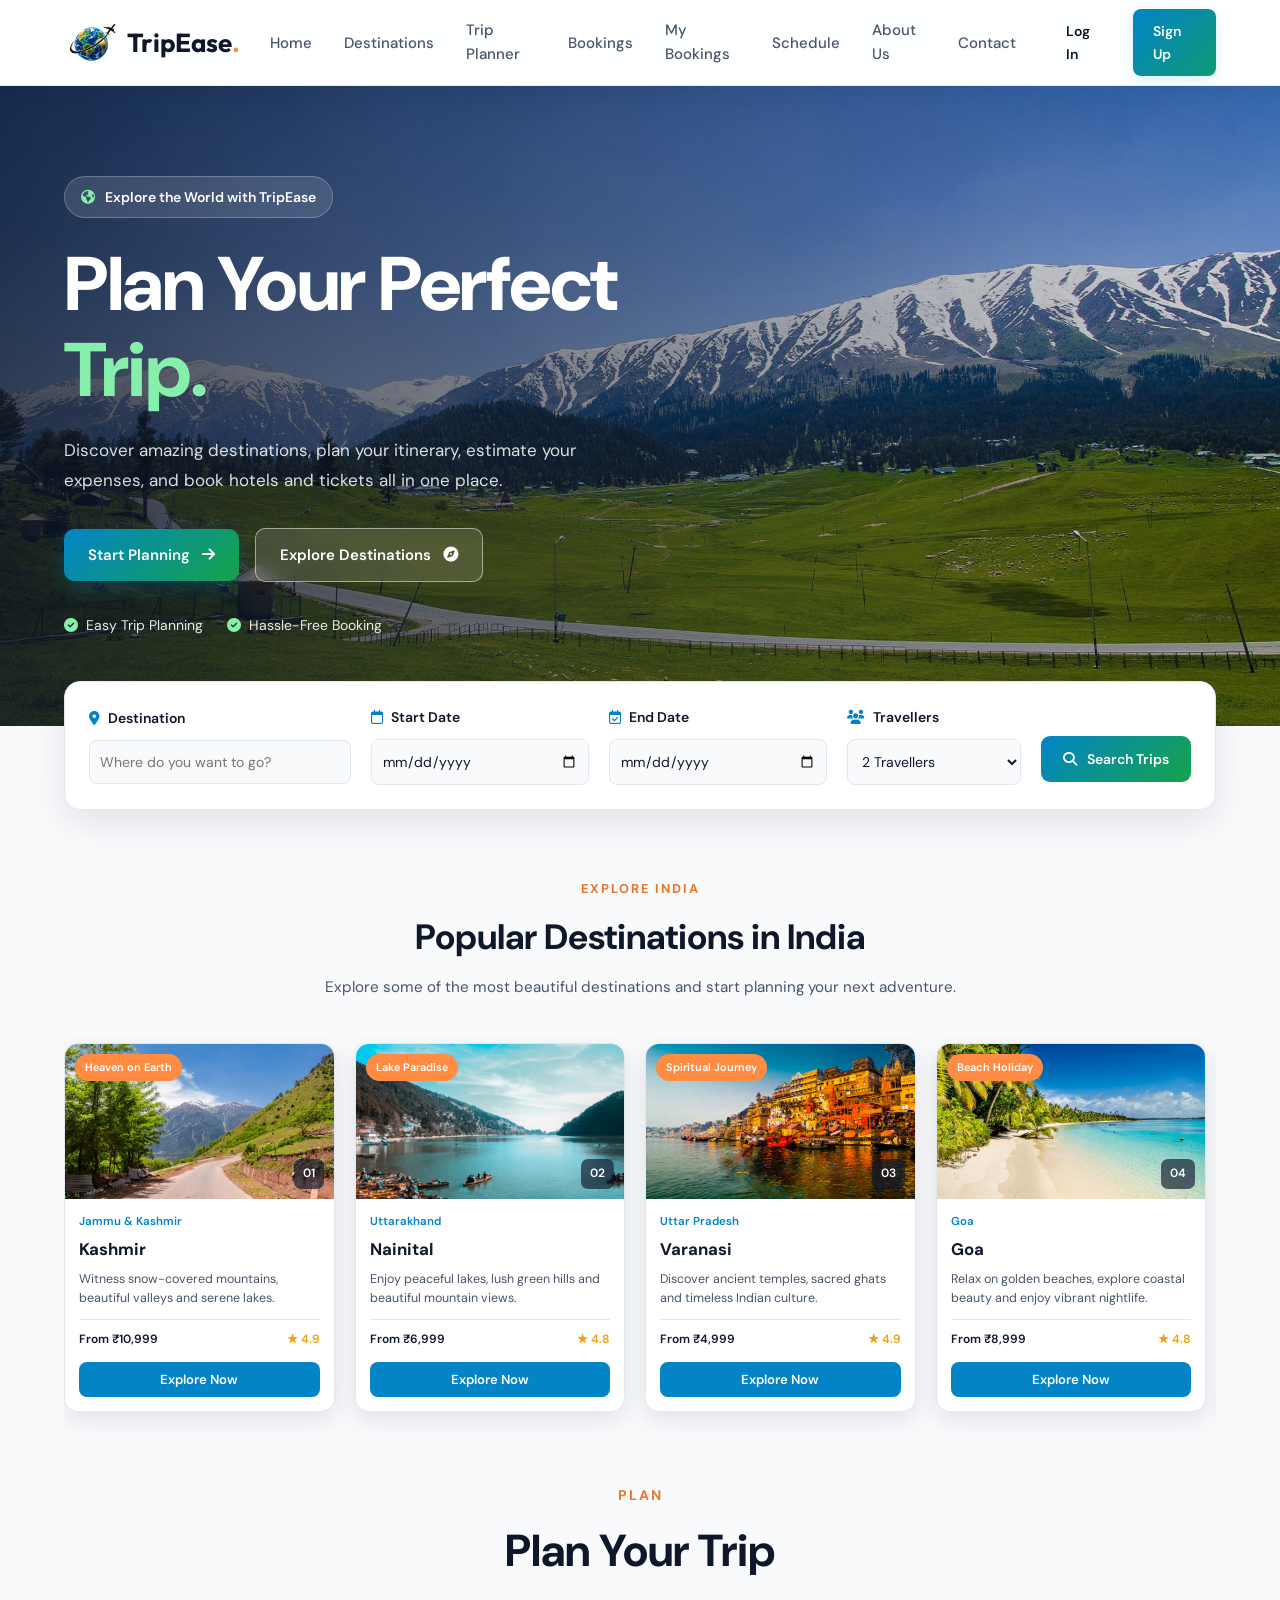
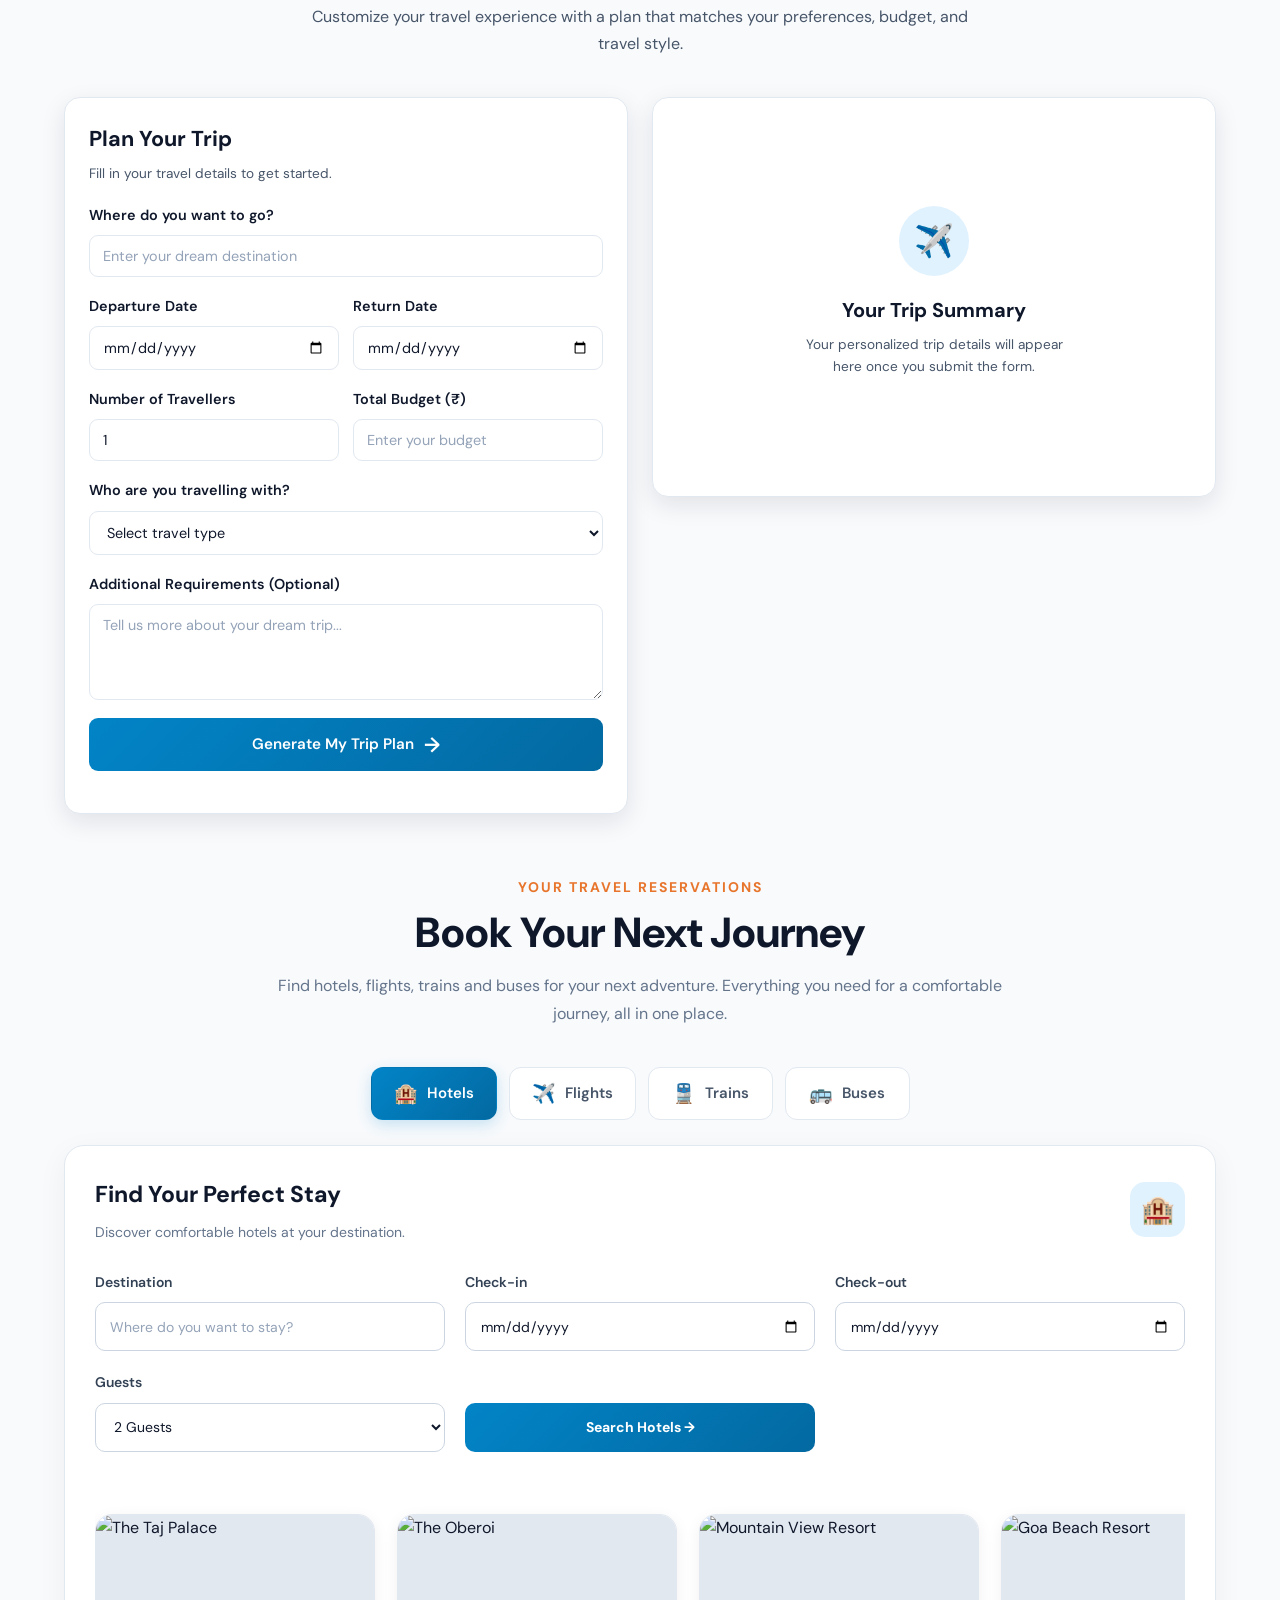
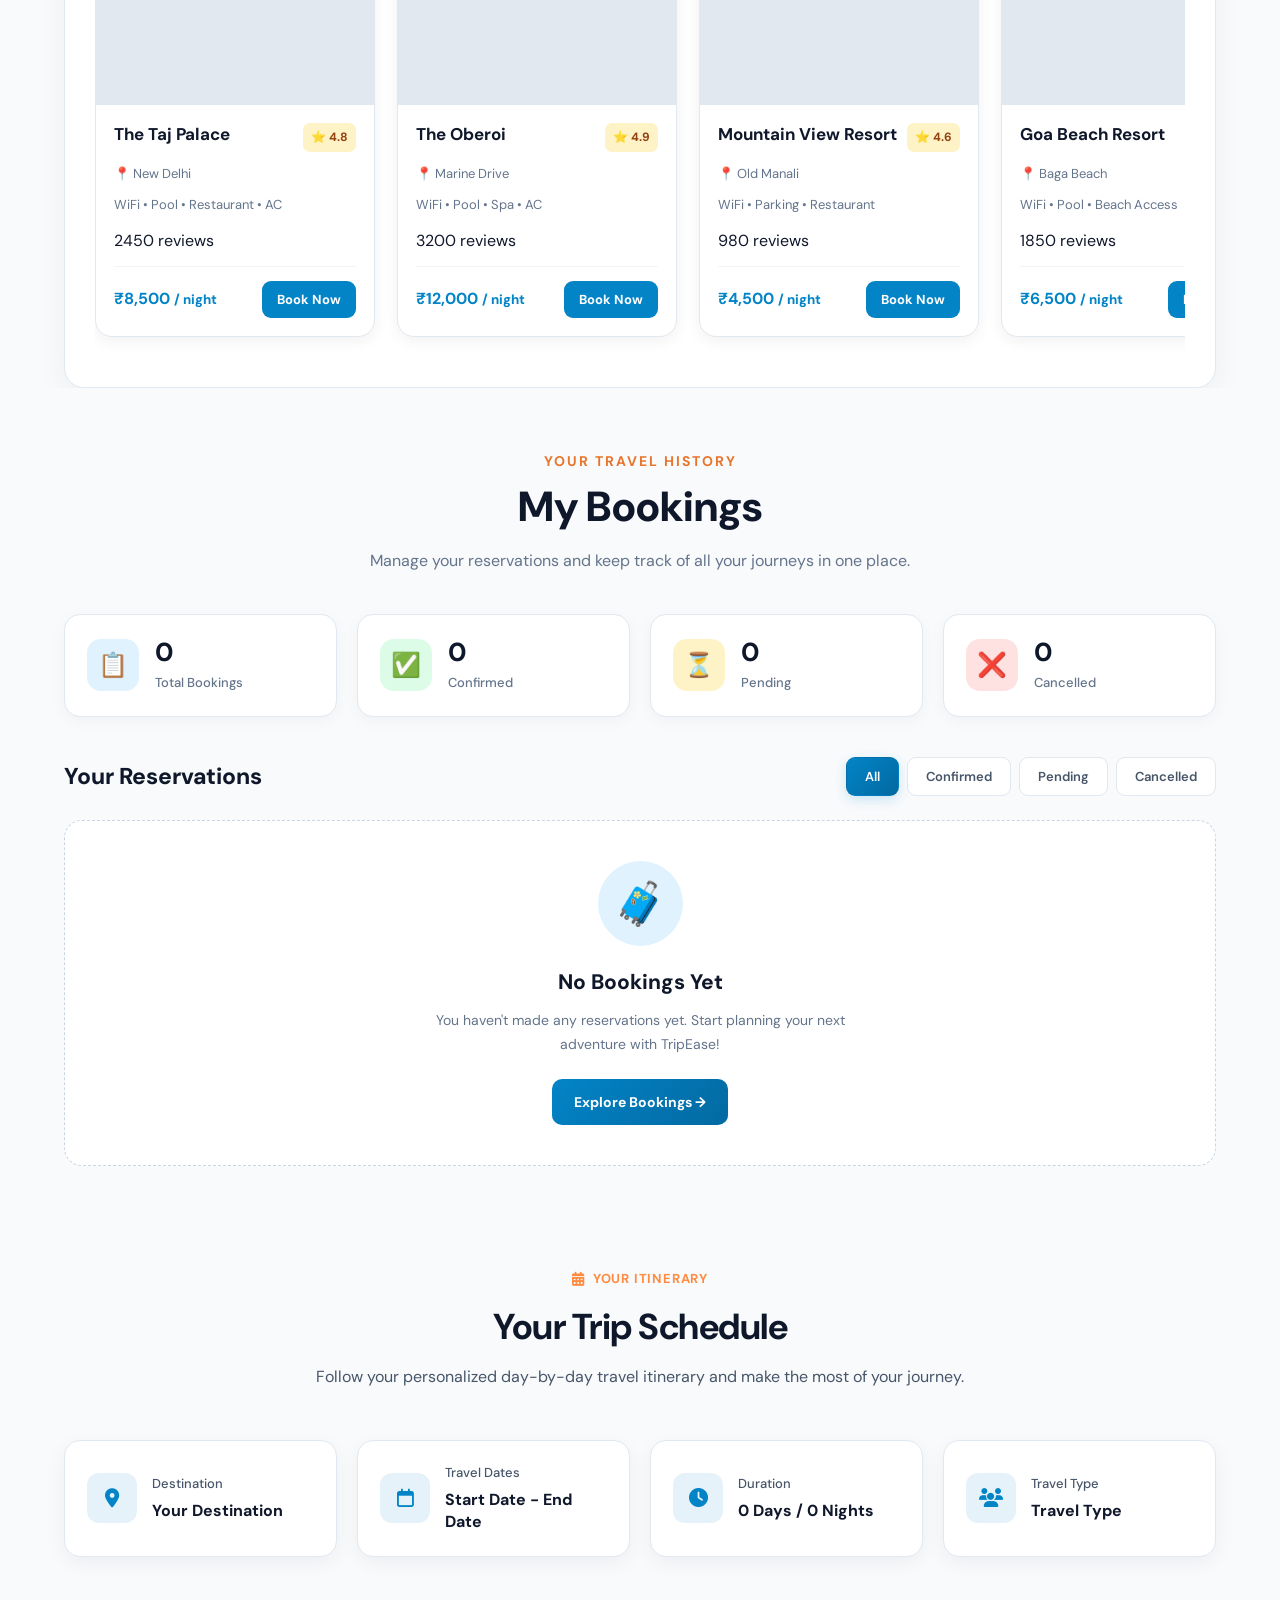
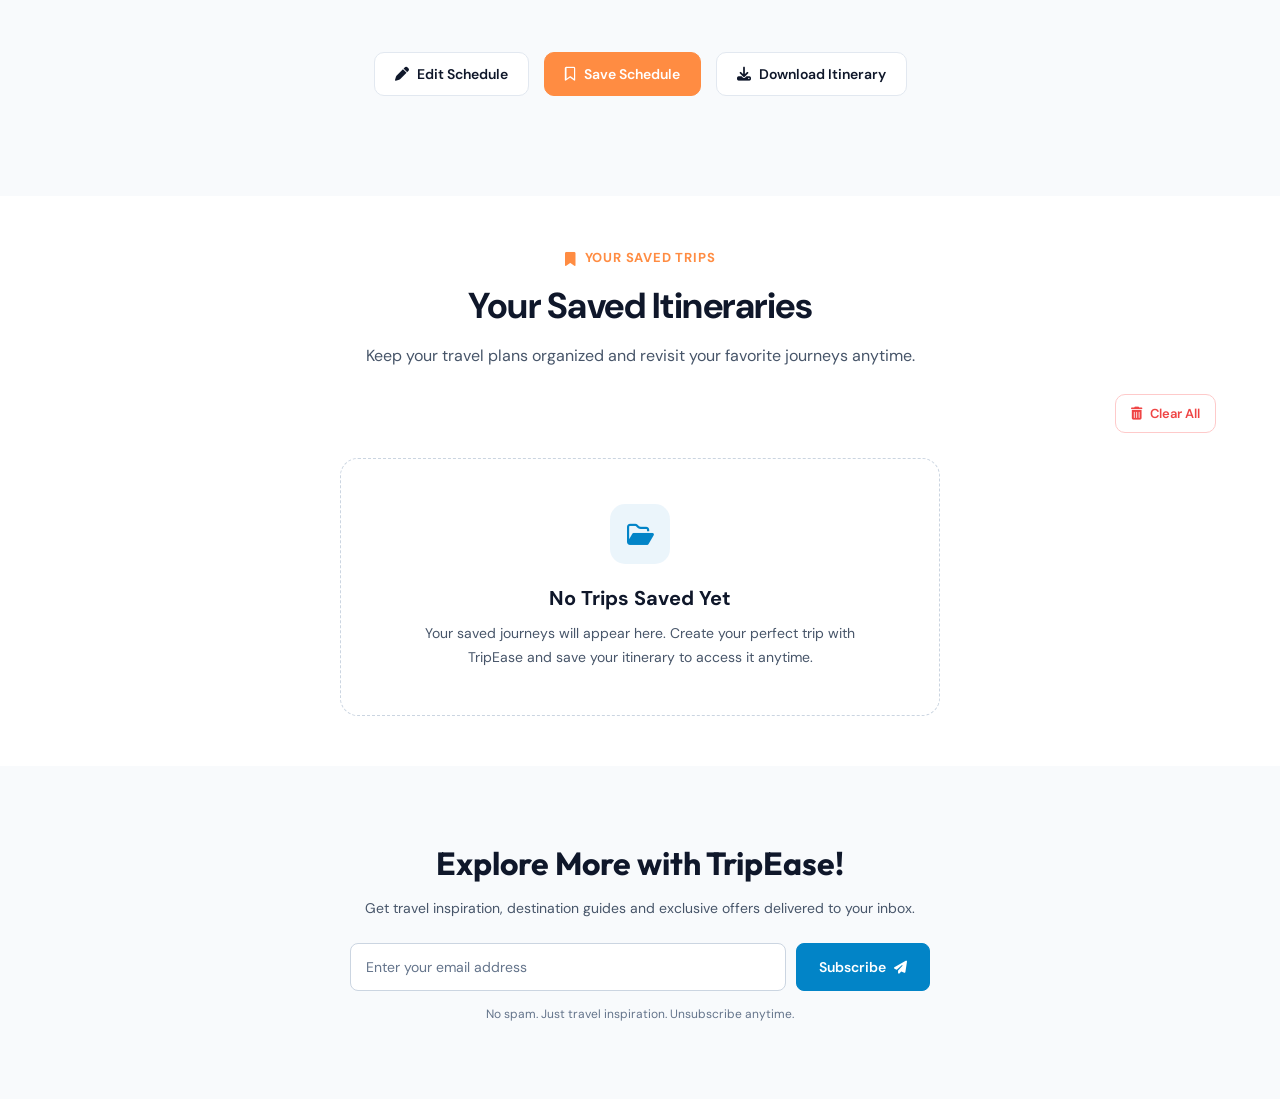
==== index.html @ b979599f "feat: add responsive newsletter subscription section" ====
<!doctype html>
<html lang="en">
  <head>
    <meta charset="UTF-8" />
    <meta name="viewport" content="width=device-width, initial-scale=1.0" />
    <title>TripEase</title>

    <meta
      name="description"
      content="Plan your trip, explore destinations, estimate expenses, and book hotels and tickets with TripEase."
    />

    <link
      rel="stylesheet"
      href="https://cdnjs.cloudflare.com/ajax/libs/font-awesome/6.7.2/css/all.min.css"
    />

    <link rel="stylesheet" href="css/style.css" />
    <link rel="stylesheet" href="css/responsive.css" />
    <link rel="stylesheet" href="css/booking.css" />
    <link rel="stylesheet" href="css/schedule.css" />
    <link rel="stylesheet" href="css/subscribe.css" />
  </head>
  <body>
    <!-- Navbar -->
    <header class="header">
      <nav class="navbar container">
        <!-- Logo -->
        <a href="#" class="logo">
          <img src="assets/images/tripease-logo.png" alt="TripEase Logo" />
          <span>TripEase</span>
        </a>

        <!-- Navigation Links -->
        <ul class="nav-links" id="navLinks">
          <li><a href="#home" class="active">Home</a></li>
          <li><a href="#destinations">Destinations</a></li>
          <li><a href="#trip-planner">Trip Planner</a></li>
          <li><a href="#bookings">Bookings</a></li>
          <li><a href="#my-bookings">My Bookings</a></li>
          <li><a href="#schedule">Schedule</a></li>
          <li><a href="#about">About Us</a></li>
          <li><a href="#contact">Contact</a></li>
        </ul>

        <!-- Auth Buttons -->
        <div class="nav-actions">
          <a href="#login" class="login-btn" id="navLoginBtn">Log In</a>
          <a href="#signup" class="signup-btn">Sign Up</a>
        </div>

        <!-- Mobile Menu Button -->
        <button
          class="menu-toggle"
          id="menuToggle"
          aria-label="Toggle navigation"
          aria-expanded="false"
        >
          <i class="fa-solid fa-bars"></i>
        </button>
      </nav>
    </header>

    <!-- Hero Section -->
    <main>
      <section class="hero" id="home">
        <div class="hero-overlay"></div>

        <div class="container hero-container">
          <div class="hero-content">
            <span class="hero-tagline">
              <i class="fa-solid fa-earth-americas"></i>
              Explore the World with TripEase
            </span>

            <h1>
              Plan Your Perfect<br />
              <span>Trip.</span>
            </h1>

            <p class="hero-description">
              Discover amazing destinations, plan your itinerary, estimate your
              expenses, and book hotels and tickets all in one place.
            </p>

            <!-- CTA Buttons -->
            <div class="hero-buttons">
              <a href="#trip-planner" class="hero-btn primary-btn">
                Start Planning
                <i class="fa-solid fa-arrow-right"></i>
              </a>

              <a href="#destinations" class="hero-btn secondary-btn">
                Explore Destinations
                <i class="fa-solid fa-compass"></i>
              </a>
            </div>

            <!-- Trust Information -->
            <div class="hero-trust">
              <div class="trust-item">
                <i class="fa-solid fa-check-circle"></i>
                Easy Trip Planning
              </div>

              <div class="trust-item">
                <i class="fa-solid fa-check-circle"></i>
                Hassle-Free Booking
              </div>
            </div>
          </div>
        </div>
      </section>

      <!-- Trip Search Section -->
      <section class="trip-search-section">
        <div class="container">
          <form class="trip-search-form" id="tripSearchForm">
            <!-- Destination -->
            <div class="search-field">
              <label for="destination">
                <i class="fa-solid fa-location-dot"></i>
                Destination
              </label>

              <input
                type="text"
                id="destination"
                name="destination"
                placeholder="Where do you want to go?"
                required
              />
            </div>

            <!-- Start Date -->
            <div class="search-field">
              <label for="startDate">
                <i class="fa-regular fa-calendar"></i>
                Start Date
              </label>
              <input type="date" id="startDate" name="startDate" required />
            </div>

            <!-- End Date -->
            <div class="search-field">
              <label for="endDate">
                <i class="fa-regular fa-calendar-check"></i>
                End Date
              </label>
              <input type="date" id="endDate" name="endDate" required />
            </div>

            <!-- Travellers -->
            <div class="search-field">
              <label for="travellers">
                <i class="fa-solid fa-users"></i>
                Travellers
              </label>

              <select id="travellers" name="travellers" required>
                <option value="1">1 Traveller</option>
                <option value="2" selected>2 Travellers</option>
                <option value="3">3 Travellers</option>
                <option value="4">4 Travellers</option>
                <option value="5">5 Travellers</option>
                <option value="6">6 Travellers</option>
                <option value="7">7 Travellers</option>
                <option value="8">8 Travellers</option>
              </select>
            </div>

            <!-- Search Button -->
            <button type="submit" class="search-btn">
              <i class="fa-solid fa-magnifying-glass"></i>
              Search Trips
            </button>
          </form>

          <p
            class="search-message"
            id="searchMessage"
            role="status"
            aria-live="polite"
          ></p>
        </div>
      </section>

      <!--  DESTINATIONS SECTION  -->

      <section class="destinations-section section-padding" id="destinations">
        <div class="container">
          <!-- Section Heading -->
          <div class="section-heading">
            <span class="section-subtitle">EXPLORE INDIA</span>
            <h2>Popular Destinations in India</h2>
            <p>
              Explore some of the most beautiful destinations and start planning
              your next adventure.
            </p>
          </div>

          <!-- Horizontal Scroll Container -->
          <div class="destination-wrapper">
            <div class="destination-carousel" id="destinationCarousel">
              <!-- 1. Kashmir -->
              <article class="destination-card">
                <div class="destination-image">
                  <img
                    src="assets/images/destination-img/kashmir-img.png"
                    alt="Dal Lake in Kashmir"
                    loading="lazy"
                  />
                  <span class="destination-badge">Heaven on Earth</span>
                  <span class="destination-number">01</span>
                </div>
                <div class="destination-content">
                  <span class="destination-location">Jammu & Kashmir</span>
                  <h3>Kashmir</h3>
                  <p>
                    Witness snow-covered mountains, beautiful valleys and serene
                    lakes.
                  </p>
                  <div class="destination-meta">
                    <span class="price">From ₹10,999</span>
                    <span class="rating">★ 4.9</span>
                  </div>
                  <button class="explore-btn" data-destination="Kashmir">
                    Explore Now
                  </button>
                </div>
              </article>

              <!-- 2. Nainital -->
              <article class="destination-card">
                <div class="destination-image">
                  <img
                    src="assets/images/destination-img/nainital-img.png"
                    alt="Nainital lake surrounded by hills"
                    loading="lazy"
                  />
                  <span class="destination-badge">Lake Paradise</span>
                  <span class="destination-number">02</span>
                </div>
                <div class="destination-content">
                  <span class="destination-location">Uttarakhand</span>
                  <h3>Nainital</h3>
                  <p>
                    Enjoy peaceful lakes, lush green hills and beautiful
                    mountain views.
                  </p>
                  <div class="destination-meta">
                    <span class="price">From ₹6,999</span>
                    <span class="rating">★ 4.8</span>
                  </div>
                  <button class="explore-btn" data-destination="Nainital">
                    Explore Now
                  </button>
                </div>
              </article>

              <!-- 3. Varanasi -->
              <article class="destination-card">
                <div class="destination-image">
                  <img
                    src="assets/images/destination-img/kashi-img.png"
                    alt="Varanasi ghats along the Ganges"
                    loading="lazy"
                  />
                  <span class="destination-badge">Spiritual Journey</span>
                  <span class="destination-number">03</span>
                </div>
                <div class="destination-content">
                  <span class="destination-location">Uttar Pradesh</span>
                  <h3>Varanasi</h3>
                  <p>
                    Discover ancient temples, sacred ghats and timeless Indian
                    culture.
                  </p>
                  <div class="destination-meta">
                    <span class="price">From ₹4,999</span>
                    <span class="rating">★ 4.9</span>
                  </div>
                  <button class="explore-btn" data-destination="Varanasi">
                    Explore Now
                  </button>
                </div>
              </article>

              <!-- 4. Goa -->
              <article class="destination-card">
                <div class="destination-image">
                  <img
                    src="assets/images/destination-img/goa-img.png"
                    alt="Beautiful beach in Goa"
                    loading="lazy"
                  />
                  <span class="destination-badge">Beach Holiday</span>
                  <span class="destination-number">04</span>
                </div>
                <div class="destination-content">
                  <span class="destination-location">Goa</span>
                  <h3>Goa</h3>
                  <p>
                    Relax on golden beaches, explore coastal beauty and enjoy
                    vibrant nightlife.
                  </p>
                  <div class="destination-meta">
                    <span class="price">From ₹8,999</span>
                    <span class="rating">★ 4.8</span>
                  </div>
                  <button class="explore-btn" data-destination="Goa">
                    Explore Now
                  </button>
                </div>
              </article>

              <!-- 5. Munnar -->
              <article class="destination-card">
                <div class="destination-image">
                  <img
                    src="assets/images/destination-img/munnar-img.png"
                    alt="Munnar tea plantations"
                    loading="lazy"
                  />
                  <span class="destination-badge">Nature Retreat</span>
                  <span class="destination-number">05</span>
                </div>
                <div class="destination-content">
                  <span class="destination-location">Kerala</span>
                  <h3>Munnar</h3>
                  <p>
                    Escape into misty hills, endless tea gardens and peaceful
                    landscapes.
                  </p>
                  <div class="destination-meta">
                    <span class="price">From ₹7,499</span>
                    <span class="rating">★ 4.8</span>
                  </div>
                  <button class="explore-btn" data-destination="Munnar">
                    Explore Now
                  </button>
                </div>
              </article>

              <!-- 6. Leh-Ladakh -->
              <article class="destination-card">
                <div class="destination-image">
                  <img
                    src="assets/images/destination-img/leh-img.png"
                    alt="Mountain landscape in Ladakh"
                    loading="lazy"
                  />
                  <span class="destination-badge">Adventure Trip</span>
                  <span class="destination-number">06</span>
                </div>
                <div class="destination-content">
                  <span class="destination-location">Ladakh</span>
                  <h3>Leh-Ladakh</h3>
                  <p>
                    Explore dramatic mountains, high-altitude lakes and
                    thrilling roads.
                  </p>
                  <div class="destination-meta">
                    <span class="price">From ₹13,999</span>
                    <span class="rating">★ 4.9</span>
                  </div>
                  <button class="explore-btn" data-destination="Leh-Ladakh">
                    Explore Now
                  </button>
                </div>
              </article>

              <!-- 7. Shimla -->
              <article class="destination-card">
                <div class="destination-image">
                  <img
                    src="assets/images/destination-img/shimla-img.png"
                    alt="Beautiful hills of Shimla"
                    loading="lazy"
                  />
                  <span class="destination-badge">Mountain Escape</span>
                  <span class="destination-number">07</span>
                </div>
                <div class="destination-content">
                  <span class="destination-location">Himachal Pradesh</span>
                  <h3>Shimla</h3>
                  <p>
                    Experience scenic mountains, colonial charm and refreshing
                    weather.
                  </p>
                  <div class="destination-meta">
                    <span class="price">From ₹9,999</span>
                    <span class="rating">★ 4.7</span>
                  </div>
                  <button class="explore-btn" data-destination="Shimla">
                    Explore Now
                  </button>
                </div>
              </article>

              <!-- 8. Darjeeling -->
              <article class="destination-card">
                <div class="destination-image">
                  <img
                    src="assets/images/destination-img/darjeeling-img.png"
                    alt="Darjeeling tea gardens"
                    loading="lazy"
                  />
                  <span class="destination-badge">Hill Station</span>
                  <span class="destination-number">08</span>
                </div>
                <div class="destination-content">
                  <span class="destination-location">West Bengal</span>
                  <h3>Darjeeling</h3>
                  <p>
                    Enjoy tea gardens, toy train rides and spectacular Himalayan
                    views.
                  </p>
                  <div class="destination-meta">
                    <span class="price">From ₹7,499</span>
                    <span class="rating">★ 4.7</span>
                  </div>
                  <button class="explore-btn" data-destination="Darjeeling">
                    Explore Now
                  </button>
                </div>
              </article>

              <!-- 9. Lakshadweep -->
              <article class="destination-card">
                <div class="destination-image">
                  <img
                    src="assets/images/destination-img/lakshadweep-img.png"
                    alt="Tropical island in Lakshadweep"
                    loading="lazy"
                  />
                  <span class="destination-badge">Island Escape</span>
                  <span class="destination-number">09</span>
                </div>
                <div class="destination-content">
                  <span class="destination-location">Lakshadweep</span>
                  <h3>Lakshadweep</h3>
                  <p>
                    Discover crystal-clear waters, coral reefs and tropical
                    island beauty.
                  </p>
                  <div class="destination-meta">
                    <span class="price">From ₹15,999</span>
                    <span class="rating">★ 4.9</span>
                  </div>
                  <button class="explore-btn" data-destination="Lakshadweep">
                    Explore Now
                  </button>
                </div>
              </article>

              <!-- 10. Udaipur -->
              <article class="destination-card">
                <div class="destination-image">
                  <img
                    src="assets/images/destination-img/udaipur-img.png"
                    alt="Lake and palace in Udaipur"
                    loading="lazy"
                  />
                  <span class="destination-badge">Royal Getaway</span>
                  <span class="destination-number">10</span>
                </div>
                <div class="destination-content">
                  <span class="destination-location">Rajasthan</span>
                  <h3>Udaipur</h3>
                  <p>
                    Experience royal palaces, romantic lakes and rich Rajasthani
                    heritage.
                  </p>
                  <div class="destination-meta">
                    <span class="price">From ₹6,999</span>
                    <span class="rating">★ 4.8</span>
                  </div>
                  <button class="explore-btn" data-destination="Udaipur">
                    Explore Now
                  </button>
                </div>
              </article>
            </div>
          </div>
        </div>
      </section>

      <!--  TRIP PLANNER SECTION  -->

      <section class="trip-planner-section section-padding" id="trip-planner">
        <div class="container">
          <!-- Section Heading -->
          <div class="section-header">
            <span class="journey-label">Plan</span>

            <h2 class="section-title">Plan Your Trip</h2>

            <p class="section-description">
              Customize your travel experience with a plan that matches your
              preferences, budget, and travel style.
            </p>
          </div>

          <!-- Two Column Layout -->
          <div class="trip-planner-container">
            <!--  LEFT: TRIP PLANNING FORM  -->

            <div class="trip-form-wrapper">
              <div class="trip-form-heading">
                <h3>Plan Your Trip</h3>
                <p>Fill in your travel details to get started.</p>
              </div>

              <form id="tripPlannerForm">
                <!-- Destination -->
                <div class="form-group">
                  <label for="plannerDestination">
                    Where do you want to go?
                  </label>

                  <input
                    type="text"
                    id="plannerDestination"
                    name="destination"
                    placeholder="Enter your dream destination"
                    required
                  />
                </div>

                <!-- Travel Dates -->
                <div class="form-row">
                  <div class="form-group">
                    <label for="plannerStartDate"> Departure Date </label>

                    <input
                      type="date"
                      id="plannerStartDate"
                      name="startDate"
                      required
                    />
                  </div>

                  <div class="form-group">
                    <label for="plannerEndDate"> Return Date </label>

                    <input
                      type="date"
                      id="plannerEndDate"
                      name="endDate"
                      required
                    />
                  </div>
                </div>

                <!-- Travellers and Budget -->
                <div class="form-row">
                  <div class="form-group">
                    <label for="plannerTravellers">
                      Number of Travellers
                    </label>

                    <input
                      type="number"
                      id="plannerTravellers"
                      name="travellers"
                      min="1"
                      max="50"
                      value="1"
                      required
                    />
                  </div>

                  <div class="form-group">
                    <label for="plannerBudget"> Total Budget (₹) </label>

                    <input
                      type="number"
                      id="plannerBudget"
                      name="budget"
                      min="1"
                      placeholder="Enter your budget"
                      required
                    />
                  </div>
                </div>

                <!-- Travel Type -->
                <div class="form-group">
                  <label for="travelType">Who are you travelling with?</label>

                  <select id="travelType" name="travelType" required>
                    <option value="" disabled selected>
                      Select travel type
                    </option>
                    <option value="Solo">🧍 Solo</option>
                    <option value="Couple">💑 Couple</option>
                    <option value="Family">👨‍👩‍👧 Family</option>
                    <option value="Friends">👯 Friends</option>
                    <option value="Business">💼 Business / Office</option>
                    <option value="Other">🌍 Other</option>
                  </select>
                </div>

                <!-- Business Details -->
                <div class="business-details" id="businessDetails" hidden>
                  <h3>Business Travel Details</h3>

                  <div class="form-group">
                    <label for="companyName"> Company Name </label>

                    <input
                      type="text"
                      id="companyName"
                      name="companyName"
                      placeholder="Enter company name"
                    />
                  </div>

                  <div class="form-group">
                    <label for="meetingPurpose"> Purpose of Visit </label>

                    <input
                      type="text"
                      id="meetingPurpose"
                      name="meetingPurpose"
                      placeholder="Meeting, conference, client visit..."
                    />
                  </div>
                </div>

                <!-- Additional Requirements -->
                <div class="form-group">
                  <label for="tripNotes">
                    Additional Requirements (Optional)
                  </label>

                  <textarea
                    id="tripNotes"
                    name="notes"
                    rows="4"
                    placeholder="Tell us more about your dream trip..."
                  ></textarea>
                </div>

                <!-- Submit Button -->
                <button type="submit" class="generate-trip-btn">
                  Generate My Trip Plan
                  <span>→</span>
                </button>

                <p
                  id="tripPlannerMessage"
                  class="form-message"
                  aria-live="polite"
                ></p>
              </form>
            </div>

            <!--  RIGHT: TRIP SUMMARY  -->

            <div class="trip-summary-wrapper" id="tripSummary">
              <div class="summary-placeholder" id="summaryPlaceholder">
                <div class="summary-placeholder-icon">✈️</div>

                <h3>Your Trip Summary</h3>

                <p>
                  Your personalized trip details will appear here once you
                  submit the form.
                </p>
              </div>

              <!-- Submitted Trip Details -->
              <div class="summary-content" id="summaryContent" hidden>
                <div class="summary-header">
                  <span class="summary-tag"> Your Travel Plan </span>

                  <h3>Trip Overview</h3>

                  <p>Here's a summary of your planned journey.</p>
                </div>

                <!-- Two Column Details Grid -->
                <div class="summary-grid">
                  <div class="summary-item">
                    <span class="summary-label"> 📍 Destination </span>

                    <h4 id="summaryDestination">-</h4>
                  </div>

                  <div class="summary-item">
                    <span class="summary-label"> 🧳 Travel Type </span>

                    <h4 id="summaryTravelType">-</h4>
                  </div>

                  <div class="summary-item">
                    <span class="summary-label"> 📅 Departure </span>

                    <h4 id="summaryStartDate">-</h4>
                  </div>

                  <div class="summary-item">
                    <span class="summary-label"> 📅 Return </span>

                    <h4 id="summaryEndDate">-</h4>
                  </div>

                  <div class="summary-item">
                    <span class="summary-label"> 👥 Travellers </span>

                    <h4 id="summaryTravellers">-</h4>
                  </div>

                  <div class="summary-item">
                    <span class="summary-label"> 💰 Total Budget </span>

                    <h4 id="summaryBudget">-</h4>
                  </div>

                  <div class="summary-item summary-full">
                    <span class="summary-label"> ✨ Preferences </span>

                    <h4 id="summaryPreferences">-</h4>
                  </div>

                  <!-- Business Summary -->
                  <div
                    class="summary-item summary-full"
                    id="summaryBusiness"
                    hidden
                  >
                    <span class="summary-label"> 💼 Business Details </span>

                    <h4 id="summaryCompany">-</h4>

                    <p id="summaryPurpose"></p>
                  </div>

                  <!-- Additional Notes -->
                  <div
                    class="summary-item summary-full"
                    id="summaryNotesWrapper"
                    hidden
                  >
                    <span class="summary-label">
                      📝 Additional Requirements
                    </span>

                    <p id="summaryNotes"></p>
                  </div>
                </div>

                <!-- Summary Footer -->
                <div class="summary-footer">
                  <span>✈️</span>

                  <p>Your journey, made easy with TripEase.</p>
                </div>
              </div>
            </div>
          </div>
        </div>
      </section>

      <!--  BOOKINGS SECTION  -->
      <section class="bookings-section section-padding" id="bookings">
        <div class="container">
          <!-- Section Header -->
          <div class="section-header">
            <span class="section-tag">Your Travel Reservations</span>
            <h2>Book Your Next Journey</h2>
            <p>
              Find hotels, flights, trains and buses for your next adventure.
              Everything you need for a comfortable journey, all in one place.
            </p>
          </div>

          <!-- Booking Tabs -->
          <div
            class="booking-tabs"
            role="tablist"
            aria-label="Booking categories"
          >
            <button
              type="button"
              class="booking-tab active"
              id="hotelTab"
              data-booking="hotels"
              role="tab"
              aria-selected="true"
              aria-controls="hotelsPanel"
            >
              <span>🏨</span>
              Hotels
            </button>

            <button
              type="button"
              class="booking-tab"
              id="flightTab"
              data-booking="flights"
              role="tab"
              aria-selected="false"
              aria-controls="flightsPanel"
            >
              <span>✈️</span>
              Flights
            </button>

            <button
              type="button"
              class="booking-tab"
              id="trainTab"
              data-booking="trains"
              role="tab"
              aria-selected="false"
              aria-controls="trainsPanel"
            >
              <span>🚆</span>
              Trains
            </button>

            <button
              type="button"
              class="booking-tab"
              id="busTab"
              data-booking="buses"
              role="tab"
              aria-selected="false"
              aria-controls="busesPanel"
            >
              <span>🚌</span>
              Buses
            </button>
          </div>

          <!-- Booking Panels -->
          <div class="booking-content" id="bookingContent">
            <!--  HOTELS  -->
            <div
              class="booking-panel active"
              id="hotelsPanel"
              data-panel="hotels"
              role="tabpanel"
              aria-labelledby="hotelTab"
            >
              <div class="booking-panel-header">
                <div>
                  <h3>Find Your Perfect Stay</h3>
                  <p>Discover comfortable hotels at your destination.</p>
                </div>
                <span class="booking-panel-icon">🏨</span>
              </div>

              <form id="hotelBookingForm" class="booking-search-form">
                <div class="booking-form-group">
                  <label for="bookingHotelDestination">Destination</label>
                  <input
                    type="text"
                    id="bookingHotelDestination"
                    name="destination"
                    placeholder="Where do you want to stay?"
                    required
                  />
                </div>

                <div class="booking-form-group">
                  <label for="bookingHotelCheckIn">Check-in</label>
                  <input
                    type="date"
                    id="bookingHotelCheckIn"
                    name="checkIn"
                    required
                  />
                </div>

                <div class="booking-form-group">
                  <label for="bookingHotelCheckOut">Check-out</label>
                  <input
                    type="date"
                    id="bookingHotelCheckOut"
                    name="checkOut"
                    required
                  />
                </div>

                <div class="booking-form-group">
                  <label for="bookingHotelGuests">Guests</label>
                  <select id="bookingHotelGuests" name="guests" required>
                    <option value="1">1 Guest</option>
                    <option value="2" selected>2 Guests</option>
                    <option value="3">3 Guests</option>
                    <option value="4">4 Guests</option>
                    <option value="5">5 Guests</option>
                    <option value="6">6 Guests</option>
                  </select>
                </div>

                <button type="submit" class="booking-search-btn">
                  Search Hotels →
                </button>
              </form>

              <p
                id="hotelBookingMessage"
                class="form-message"
                aria-live="polite"
              ></p>

              <div id="hotelBookingResults" class="booking-results"></div>
            </div>

            <!--  FLIGHTS  -->
            <div
              class="booking-panel"
              id="flightsPanel"
              data-panel="flights"
              role="tabpanel"
              aria-labelledby="flightTab"
              hidden
            >
              <div class="booking-panel-header">
                <div>
                  <h3>Book Your Flight</h3>
                  <p>Explore destinations and plan your journey by air.</p>
                </div>
                <span class="booking-panel-icon">✈️</span>
              </div>

              <form id="flightBookingForm" class="booking-search-form">
                <div class="booking-form-group">
                  <label for="flightFrom">From</label>
                  <input
                    type="text"
                    id="flightFrom"
                    name="from"
                    placeholder="Departure city"
                    required
                  />
                </div>

                <div class="booking-form-group">
                  <label for="flightTo">To</label>
                  <input
                    type="text"
                    id="flightTo"
                    name="to"
                    placeholder="Arrival city"
                    required
                  />
                </div>

                <div class="booking-form-group">
                  <label for="flightDeparture">Departure</label>
                  <input
                    type="date"
                    id="flightDeparture"
                    name="departure"
                    required
                  />
                </div>

                <div class="booking-form-group">
                  <label for="flightReturn">Return (Optional)</label>
                  <input type="date" id="flightReturn" name="return" />
                </div>

                <div class="booking-form-group">
                  <label for="flightPassengers">Passengers</label>
                  <select id="flightPassengers" name="passengers" required>
                    <option value="1">1 Passenger</option>
                    <option value="2">2 Passengers</option>
                    <option value="3">3 Passengers</option>
                    <option value="4">4 Passengers</option>
                    <option value="5">5 Passengers</option>
                    <option value="6">6 Passengers</option>
                  </select>
                </div>

                <div class="booking-form-group">
                  <label for="flightClass">Travel Class</label>
                  <select id="flightClass" name="travelClass" required>
                    <option value="Economy">Economy</option>
                    <option value="Premium Economy">Premium Economy</option>
                    <option value="Business">Business</option>
                    <option value="First Class">First Class</option>
                  </select>
                </div>

                <button type="submit" class="booking-search-btn">
                  Search Flights →
                </button>
              </form>

              <p
                id="flightBookingMessage"
                class="form-message"
                aria-live="polite"
              ></p>

              <div id="flightBookingResults" class="booking-results"></div>
            </div>

            <!--  TRAINS  -->
            <div
              class="booking-panel"
              id="trainsPanel"
              data-panel="trains"
              role="tabpanel"
              aria-labelledby="trainTab"
              hidden
            >
              <div class="booking-panel-header">
                <div>
                  <h3>Find Your Train</h3>
                  <p>Plan a comfortable and convenient rail journey.</p>
                </div>
                <span class="booking-panel-icon">🚆</span>
              </div>

              <form id="trainBookingForm" class="booking-search-form">
                <div class="booking-form-group">
                  <label for="trainFrom">From</label>
                  <input
                    type="text"
                    id="trainFrom"
                    name="from"
                    placeholder="Departure station"
                    required
                  />
                </div>

                <div class="booking-form-group">
                  <label for="trainTo">To</label>
                  <input
                    type="text"
                    id="trainTo"
                    name="to"
                    placeholder="Destination station"
                    required
                  />
                </div>

                <div class="booking-form-group">
                  <label for="trainDate">Journey Date</label>
                  <input
                    type="date"
                    id="trainDate"
                    name="journeyDate"
                    required
                  />
                </div>

                <div class="booking-form-group">
                  <label for="trainPassengers">Passengers</label>
                  <select id="trainPassengers" name="passengers" required>
                    <option value="1">1 Passenger</option>
                    <option value="2">2 Passengers</option>
                    <option value="3">3 Passengers</option>
                    <option value="4">4 Passengers</option>
                    <option value="5">5 Passengers</option>
                    <option value="6">6 Passengers</option>
                  </select>
                </div>

                <div class="booking-form-group">
                  <label for="trainClass">Travel Class</label>
                  <select id="trainClass" name="travelClass" required>
                    <option value="Sleeper">Sleeper</option>
                    <option value="3AC">AC 3 Tier</option>
                    <option value="2AC">AC 2 Tier</option>
                    <option value="1AC">AC First Class</option>
                    <option value="Chair Car">Chair Car</option>
                  </select>
                </div>

                <button type="submit" class="booking-search-btn">
                  Search Trains →
                </button>
              </form>

              <p
                id="trainBookingMessage"
                class="form-message"
                aria-live="polite"
              ></p>

              <div id="trainBookingResults" class="booking-results"></div>
            </div>

            <!--  BUSES  -->
            <div
              class="booking-panel"
              id="busesPanel"
              data-panel="buses"
              role="tabpanel"
              aria-labelledby="busTab"
              hidden
            >
              <div class="booking-panel-header">
                <div>
                  <h3>Book Your Bus</h3>
                  <p>Discover bus routes and plan your road trip.</p>
                </div>
                <span class="booking-panel-icon">🚌</span>
              </div>

              <form id="busBookingForm" class="booking-search-form">
                <div class="booking-form-group">
                  <label for="busFrom">From</label>
                  <input
                    type="text"
                    id="busFrom"
                    name="from"
                    placeholder="Departure city"
                    required
                  />
                </div>

                <div class="booking-form-group">
                  <label for="busTo">To</label>
                  <input
                    type="text"
                    id="busTo"
                    name="to"
                    placeholder="Destination city"
                    required
                  />
                </div>

                <div class="booking-form-group">
                  <label for="busDate">Journey Date</label>
                  <input type="date" id="busDate" name="journeyDate" required />
                </div>

                <div class="booking-form-group">
                  <label for="busPassengers">Passengers</label>
                  <select id="busPassengers" name="passengers" required>
                    <option value="1">1 Passenger</option>
                    <option value="2">2 Passengers</option>
                    <option value="3">3 Passengers</option>
                    <option value="4">4 Passengers</option>
                    <option value="5">5 Passengers</option>
                    <option value="6">6 Passengers</option>
                  </select>
                </div>

                <div class="booking-form-group">
                  <label for="busType">Bus Type</label>
                  <select id="busType" name="busType" required>
                    <option value="AC Sleeper">AC Sleeper</option>
                    <option value="Non-AC Sleeper">Non-AC Sleeper</option>
                    <option value="AC Seater">AC Seater</option>
                    <option value="Volvo">Volvo</option>
                    <option value="Luxury">Luxury</option>
                  </select>
                </div>

                <button type="submit" class="booking-search-btn">
                  Search Buses →
                </button>
              </form>

              <p
                id="busBookingMessage"
                class="form-message"
                aria-live="polite"
              ></p>

              <div id="busBookingResults" class="booking-results"></div>
            </div>
          </div>
        </div>
      </section>

      <!-- My Bookings Section -->
      <section class="my-bookings-section section-padding" id="my-bookings">
        <div class="container">
          <!-- Section Header -->
          <div class="section-header">
            <span class="section-tag">Your Travel History</span>
            <h2>My Bookings</h2>
            <p>
              Manage your reservations and keep track of all your journeys in
              one place.
            </p>
          </div>

          <!-- Booking Summary -->
          <div class="booking-summary">
            <div class="summary-card">
              <div class="summary-icon total-icon">📋</div>
              <div>
                <h3 id="totalBookings">0</h3>
                <p>Total Bookings</p>
              </div>
            </div>

            <div class="summary-card">
              <div class="summary-icon confirmed-icon">✅</div>
              <div>
                <h3 id="confirmedBookings">0</h3>
                <p>Confirmed</p>
              </div>
            </div>

            <div class="summary-card">
              <div class="summary-icon pending-icon">⏳</div>
              <div>
                <h3 id="pendingBookings">0</h3>
                <p>Pending</p>
              </div>
            </div>

            <div class="summary-card">
              <div class="summary-icon cancelled-icon">❌</div>
              <div>
                <h3 id="cancelledBookings">0</h3>
                <p>Cancelled</p>
              </div>
            </div>
          </div>

          <!-- Booking Filters -->
          <div class="my-bookings-header">
            <h3>Your Reservations</h3>

            <div
              class="booking-filters"
              role="group"
              aria-label="Filter bookings"
            >
              <button class="booking-filter active" data-filter="all">
                All
              </button>

              <button class="booking-filter" data-filter="confirmed">
                Confirmed
              </button>

              <button class="booking-filter" data-filter="pending">
                Pending
              </button>

              <button class="booking-filter" data-filter="cancelled">
                Cancelled
              </button>
            </div>
          </div>

          <!-- Booking List -->
          <div class="my-bookings-list" id="myBookingsList"></div>

          <!-- Empty State -->
          <div
            class="my-bookings-empty"
            id="myBookingsEmpty"
            style="display: none"
          >
            <div class="empty-booking-icon">🧳</div>

            <h3>No Bookings Yet</h3>

            <p>
              You haven't made any reservations yet. Start planning your next
              adventure with TripEase!
            </p>

            <a href="#bookings" class="empty-booking-btn">
              Explore Bookings →
            </a>
          </div>
        </div>
      </section>

      <!--  SCHEDULE / ITINERARY  -->
      <section class="schedule-section" id="schedule">
        <div class="container">
          <!-- Section Header -->
          <div class="section-header schedule-header">
            <span class="section-tag">
              <i class="fa-solid fa-calendar-days"></i>
              YOUR ITINERARY
            </span>

            <h2>Your Trip Schedule</h2>

            <p>
              Follow your personalized day-by-day travel itinerary and make the
              most of your journey.
            </p>
          </div>

          <!-- TRIP SUMMARY -->
          <div class="schedule-trip-summary">
            <!-- Destination -->
            <div class="schedule-trip-info">
              <div class="schedule-trip-icon">
                <i class="fa-solid fa-location-dot"></i>
              </div>

              <div>
                <span>Destination</span>
                <h3 id="scheduleDestination">Your Destination</h3>
              </div>
            </div>

            <!-- Travel Dates -->
            <div class="schedule-trip-info">
              <div class="schedule-trip-icon">
                <i class="fa-regular fa-calendar"></i>
              </div>

              <div>
                <span>Travel Dates</span>
                <h3 id="scheduleDates">Start Date - End Date</h3>
              </div>
            </div>

            <!-- Duration -->
            <div class="schedule-trip-info">
              <div class="schedule-trip-icon">
                <i class="fa-solid fa-clock"></i>
              </div>

              <div>
                <span>Duration</span>
                <h3 id="scheduleDuration">0 Days / 0 Nights</h3>
              </div>
            </div>

            <!-- Travel Type -->
            <div class="schedule-trip-info">
              <div class="schedule-trip-icon">
                <i class="fa-solid fa-users"></i>
              </div>

              <div>
                <span>Travel Type</span>
                <h3 id="scheduleTravelType">Travel Type</h3>
              </div>
            </div>
          </div>

          <!-- ITINERARY -->
          <div class="itinerary-wrapper">
            <div class="itinerary-timeline" id="itineraryTimeline"></div>
          </div>

          <!-- SCHEDULE ACTIONS -->
          <div class="schedule-actions">
            <!-- Edit Schedule -->
            <button type="button" class="schedule-action-btn edit-schedule-btn">
              <i class="fa-solid fa-pen"></i>
              Edit Schedule
            </button>

            <!-- Save Schedule -->
            <button type="button" class="schedule-action-btn save-schedule-btn">
              <i class="fa-regular fa-bookmark"></i>
              Save Schedule
            </button>

            <!-- Download Itinerary -->
            <button
              type="button"
              class="schedule-action-btn download-schedule-btn"
            >
              <i class="fa-solid fa-download"></i>
              Download Itinerary
            </button>
          </div>
        </div>
      </section>

      <!-- SAVED ITINERARIES -->

      <section class="saved-itineraries-section" id="saved-itineraries">
        <div class="container">
          <!-- SECTION HEADER -->
          <div class="section-header saved-itineraries-header">
            <span class="section-tag">
              <i class="fa-solid fa-bookmark"></i>
              YOUR SAVED TRIPS
            </span>

            <h2>Your Saved Itineraries</h2>

            <p>
              Keep your travel plans organized and revisit your favorite
              journeys anytime.
            </p>
          </div>

          <!-- CLEAR ALL -->
          <div class="saved-itineraries-toolbar">
            <button
              type="button"
              class="saved-clear-all-btn"
              id="clearAllSavedBtn"
              hidden
            >
              <i class="fa-solid fa-trash-can"></i>
              Clear All
            </button>
          </div>

          <!-- SAVED ITINERARIES CARDS -->
          <div class="saved-itineraries-grid" id="savedItinerariesGrid"></div>

          <!-- EMPTY STATE -->
          <div class="saved-itineraries-empty" id="savedItinerariesEmpty">
            <div class="saved-empty-icon">
              <i class="fa-regular fa-folder-open"></i>
            </div>

            <h3>No Trips Saved Yet</h3>

            <p>
              Your saved journeys will appear here. Create your perfect trip
              with TripEase and save your itinerary to access it anytime.
            </p>
          </div>
        </div>
      </section>

      <!-- NEWSLETTER SUBSCRIBE -->
      <section class="newsletter-section" id="newsletter">
        <div class="newsletter-content">
          <h2>Explore More with TripEase!</h2>
          <p>
            Get travel inspiration, destination guides and exclusive offers
            delivered to your inbox.
          </p>
        </div>

        <form class="newsletter-form" id="newsletterForm">
          <input
            type="email"
            id="newsletterEmail"
            placeholder="Enter your email address"
            required
          />

          <button type="submit">
            Subscribe
            <i class="fa-solid fa-paper-plane"></i>
          </button>
        </form>

        <p class="newsletter-note" id="newsletterMessage">
          No spam. Just travel inspiration. Unsubscribe anytime.
        </p>
      </section>
    </main>

    <script src="js/app.js" defer></script>
    <script src="js/bookingData.js"></script>
    <script src="js/booking.js"></script>
    <script src="js/schedule.js"></script>
    <script src="js/subscribe.js"></script>
  </body>
</html>
---- css/style.css ----
@import url('https://fonts.googleapis.com/css2?family=DM+Sans:wght@400;500;600;700&family=Outfit:wght@400;500;600;700;800&display=swap');
@import url('https://fonts.googleapis.com/css2?family=Open+Sans:ital,wght@0,300..800;1,300..800&family=Roboto+Slab:wght@100..900&family=Roboto:ital,wght@0,100..900;1,100..900&display=swap');

/* CSS Reset */
* {
    margin: 0;
    padding: 0;
    box-sizing: border-box;
}

:root {
    /* Primary Colors */
    --primary-color: #0284c7;
    --primary-dark: #0369a1;
    --primary-light: #e0f2fe;
    --secondary-color: #ff8c42;
    --secondary-dark: #e8752c;

    /* Text Colors */
    --text-color: #0f172a;
    --text-secondary: #475569;

    /* Background Colors */
    --white: #ffffff;
    --background-color: #f8fafc;

    /* Gradient Palette */
    --gradient-primary: linear-gradient(135deg, #0284c7 0%, #16a34a 100%);
    --gradient-blue: linear-gradient(135deg, #0ea5e9 0%, #2563eb 100%);
    --gradient-soft: linear-gradient(135deg, #ecfeff 0%, #dcfce7 100%);
    --gradient-dark: linear-gradient(135deg, #0f172a 0%, #164e63 100%);

    /* Other Variables */
    --border-color: #e2e8f0;
    --shadow-md: 0 8px 24px rgba(15, 23, 42, 0.10);
    --radius-md: 12px;
    --transition: all 0.3s ease;

    /* font-family variables */
    --primary-font-family: 'DM Sans', sans-serif;
    --secondary-font-family: "Roboto Slab", serif;
    --secondary-font-family: "Outfit', sans-serif"
    --other-font-family: "Open Sans", sans-serif;
}

html {
    scroll-behavior: smooth;
}

body {
    font-family: var(--primary-font-family);
    color: var(--text-color);
    background-color: var(--background-color);
    line-height: 1.6;
}

a {
    -webkit-tap-highlight-color: transparent;
}

button {
    font-family: inherit;
    cursor: pointer;
}

.container {
    width: min(1200px, 90%);
    margin-inline: auto;
}

/* Header */
.header {
    position: sticky;
    top: 0;
    z-index: 1000;

    background: rgba(255, 255, 255, 0.85);
    backdrop-filter: blur(15px);
    -webkit-backdrop-filter: blur(15px);

    border-bottom: 1px solid rgba(2, 132, 199, 0.12);

    box-shadow: 0 4px 20px rgba(15, 23, 42, 0.05);

    transition: all 0.3s ease;
}

/* Navbar */
.navbar {
    min-height: 85px;
    display: flex;
    align-items: center;
    justify-content: space-between;
    gap: 30px;
}

/* Logo */
.logo {
    display: flex;
    align-items: center;
    gap: 8px;
    text-decoration: none;
    flex-shrink: 0;
}

.logo img {
    width: 55px;
    height: 55px;
    object-fit: contain;
}

.logo span {
    font-family: 'Outfit', sans-serif;
    font-size: 26px;
    font-weight: 700;
    color: var(--text-color);
}

.logo span::after {
    content: ".";
    color: var(--secondary-color);
}

/* Navigation */
.nav-links {
    display: flex;
    align-items: center;
    gap: 32px;
    list-style: none;
}

.nav-links a {
    position: relative;
    display: inline-block;
    color: var(--text-secondary);
    font-size: 15px;
    font-weight: 500;
    text-decoration: none;
    transition: color 0.3s ease;
}

.nav-links a:hover {
    color: var(--primary-color);
}

/* Navigation Underline */
.nav-links a::after {
    content: "";
    position: absolute;
    left: 0;
    bottom: -7px;
    width: 0;
    height: 2px;
    background: var(--secondary-color);
    transition: width 0.3s ease;
}

.nav-links a:hover::after {
    width: 100%;
}

/* Navigation Buttons */
.nav-actions {
    display: flex;
    align-items: center;
    gap: 12px;
}

.login-btn,
.signup-btn {
    display: inline-flex;
    align-items: center;
    justify-content: center;
    padding: 11px 20px;
    border-radius: 8px;
    font-size: 14px;
    font-weight: 600;
    text-decoration: none;
    transition: var(--transition);
}

.login-btn {
    color: var(--text-color);
}

.login-btn:hover {
    color: var(--primary-color);
}

.signup-btn {
    color: var(--white);
    background: var(--gradient-primary);
    background-size: 150% 150%;
    box-shadow: 0 4px 12px rgba(2, 132, 199, 0.15);
}

.signup-btn:hover {
    background-position: 100% 50%;
    transform: translateY(-2px);
    box-shadow: 0 6px 16px rgba(2, 132, 199, 0.25);
}

/* Mobile Menu Toggle */
.menu-toggle {
    display: none;
    border: none;
    background: transparent;
    color: var(--text-color);
    font-size: 24px;
    cursor: pointer;
}

/* HERO SECTION CSS */

.hero {
    position: relative;
    min-height: 620px;
    display: flex;
    align-items: center;
    overflow: hidden;

    background:
        linear-gradient(
            90deg,
            rgba(15, 23, 42, 0.75) 0%,
            rgba(15, 23, 42, 0.45) 50%,
            rgba(15, 23, 42, 0.10) 100%
        ),
        url("../assets/images/hero-bg.png");

    background-size: cover;
    background-position: center;
    background-repeat: no-repeat;
    background-position: center 60%;

    scroll-margin-top: 100px;
}

/* Hero Container */

.hero-container {
    position: relative;
    z-index: 2;
    padding-block: 90px;
}

/* Hero Content */

.hero-content {
    max-width: 700px;
    color: var(--white);
}

/* Tagline */

.hero-tagline {
    display: inline-flex;
    align-items: center;
    gap: 10px;
    padding: 9px 16px;
    margin-bottom: 24px;

    font-size: 14px;
    font-weight: 600;

    color: var(--white);
    background: rgba(255, 255, 255, 0.12);
    border: 1px solid rgba(255, 255, 255, 0.25);
    border-radius: 50px;

    backdrop-filter: blur(10px);
}

.hero-tagline i {
    color: #86efac;
}

/* Main Heading */

.hero-content h1 {
    font-family: var(--secondary-font-family);
    font-size: clamp(48px, 6vw, 76px);
    font-weight: 800;
    line-height: 1.12;
    letter-spacing: -1.5px;
    margin-bottom: 22px;
}

.hero-content h1 span {
    color: #86efac;
}

/* Description */

.hero-description {
    max-width: 550px;
    font-size: 17px;
    line-height: 1.8;
    color: rgba(255, 255, 255, 0.85);
    margin-bottom: 32px;
}

/* CTA Buttons */

.hero-buttons {
    display: flex;
    align-items: center;
    flex-wrap: wrap;
    gap: 16px;
}

.hero-btn {
    display: inline-flex;
    align-items: center;
    justify-content: center;
    gap: 12px;

    padding: 14px 24px;
    border-radius: 10px;

    font-size: 15px;
    font-weight: 600;
    text-decoration: none;

    transition: var(--transition);
}

/* Primary Button */

.primary-btn {
    color: var(--white);
    background: var(--gradient-primary);
    box-shadow: 0 6px 20px rgba(2, 132, 199, 0.25);
}

.primary-btn:hover {
    transform: translateY(-3px);
    box-shadow: 0 10px 25px rgba(2, 132, 199, 0.35);
}

.primary-btn i {
    transition: transform 0.3s ease;
}

.primary-btn:hover i {
    transform: translateX(4px);
}

/* Secondary Button */

.secondary-btn {
    color: var(--white);
    background: rgba(255, 255, 255, 0.12);
    border: 1px solid rgba(255, 255, 255, 0.5);
    backdrop-filter: blur(8px);
}

.secondary-btn:hover {
    background: var(--white);
    color: var(--text-color);
    transform: translateY(-3px);
}

/* Trust Information */

.hero-trust {
    display: flex;
    align-items: center;
    flex-wrap: wrap;
    gap: 24px;
    margin-top: 32px;
}

.trust-item {
    display: flex;
    align-items: center;
    gap: 8px;

    font-size: 14px;
    color: rgba(255, 255, 255, 0.9);
}

.trust-item i {
    color: #86efac;
}


/*  TRIP SEARCH SECTION  */

.trip-search-section {
    position: relative;
    z-index: 5;
    margin-top: -45px;
    padding-bottom: 50px;
}

/* Search Form */

.trip-search-form {
    display: grid;
    grid-template-columns: 1.2fr 1fr 1fr 0.8fr auto;
    align-items: center;
    gap: 20px;

    padding: 24px;
    background: var(--white);
    border: 1px solid var(--border-color);
    border-radius: 16px;

    box-shadow: 0 12px 35px rgba(15, 23, 42, 0.10);
}

/* Search Fields */

.search-field {
    display: flex;
    flex-direction: column;
    gap: 10px;
    min-width: 0;
}

.search-field label {
    display: flex;
    align-items: center;
    gap: 8px;

    font-size: 14px;
    font-weight: 600;
    color: var(--text-color);
}

.search-field label i {
    color: var(--primary-color);
}

/* Inputs and Select */

.search-field input,
.search-field select {
    width: 100%;
    min-width: 0;
    padding: 12px 10px;

    font-family: inherit;
    font-size: 14px;
    color: var(--text-color);

    background: var(--background-color);
    border: 1px solid var(--border-color);
    border-radius: 8px;
    outline: none;

    transition: var(--transition);
}

.search-field input:focus,
.search-field select:focus {
    border-color: var(--primary-color);
    box-shadow: 0 0 0 3px rgba(2, 132, 199, 0.10);
}

/* Search Button */

.search-btn {
    display: inline-flex;
    align-items: center;
    justify-content: center;
    gap: 10px;

    padding: 14px 22px;
    margin-top: 27px;

    font-family: inherit;
    font-size: 14px;
    font-weight: 600;
    white-space: nowrap;

    color: var(--white);
    background: var(--gradient-primary);
    border: none;
    border-radius: 9px;

    transition: var(--transition);
}

.search-btn:hover {
    transform: translateY(-2px);
    box-shadow: 0 6px 18px rgba(2, 132, 199, 0.22);
}

.search-message {
    margin-top: 15px;
    text-align: center;
    color: #15803d;
    font-size: 14px;
    font-weight: 500;
}

.search-message.error {
    color: #dc2626;
}


/*  DESTINATIONS SECTION  */

.destinations-section {
    background: var(--background-color);
    overflow: hidden;
    scroll-margin-top: 100px;
}

.destinations-section .section-heading {
    text-align: center;
    margin-bottom: 35px;
}

.section-subtitle {
    display: inline-block;
    color: var(--secondary-dark);
    font-size: 0.8rem;
    font-weight: 700;
    letter-spacing: 2px;
    margin-bottom: 10px;
}

.destinations-section .section-heading h2 {
    color: var(--text-color);
    font-size: 2.2rem;
    font-weight: 700;
    margin-bottom: 10px;
}

.destinations-section .section-heading p {
    color: var(--text-secondary);
    font-size: 0.95rem;
    line-height: 1.6;
}

/* Scroll Wrapper */

.destination-wrapper {
    width: 100%;
    max-width: 100%;
    overflow: hidden;
}

/* Destination Carousel */

.destination-carousel {
    display: flex;
    flex-direction: row;
    flex-wrap: nowrap;
    align-items: stretch;

    width: 100%;
    max-width: 100%;

    gap: 20px;

    overflow-x: auto;
    overflow-y: hidden;

    padding: 8px 5px 20px;

    scroll-behavior: smooth;
    scroll-snap-type: x mandatory;
    -webkit-overflow-scrolling: touch;

    scrollbar-width: thin;
    scrollbar-color: var(--primary-color) #e2e8f0;

    scrollbar-width: none; 
    -ms-overflow-style: none;
}

.destination-carousel::-webkit-scrollbar {
    display: none;
}

/* Destination Card */

.destination-card {
    flex: 0 0 calc((100% - 60px) / 4);
    min-width: 0;
    max-width: none;

    display: flex;
    flex-direction: column;

    background: var(--white);
    border: 1px solid var(--border-color);
    border-radius: 14px;
    overflow: hidden;

    box-shadow: var(--shadow-md);

    scroll-snap-align: start;

    transition: transform 0.3s ease, box-shadow 0.3s ease;
}

.destination-card:hover {
    transform: translateY(-5px);
    box-shadow: 0 12px 25px rgba(15, 23, 42, 0.12);
}

/* Card Image */

.destination-image {
    position: relative;
    width: 100%;
    height: 155px;
    flex-shrink: 0;
    overflow: hidden;
}

.destination-image img {
    display: block;
    width: 100%;
    height: 100%;
    object-fit: cover;
    transition: transform 0.4s ease;
}

.destination-card:hover .destination-image img {
    transform: scale(1.06);
}

/* Destination Badge */

.destination-badge {
    position: absolute;
    top: 10px;
    left: 10px;

    padding: 5px 10px;

    background: var(--secondary-color);
    color: var(--white);

    border-radius: 20px;

    font-size: 0.68rem;
    font-weight: 600;
}

/* Destination Number */

.destination-number {
    position: absolute;
    right: 10px;
    bottom: 10px;

    padding: 5px 9px;

    background: rgba(15, 23, 42, 0.65);
    color: var(--white);

    border-radius: 7px;

    font-size: 0.75rem;
    font-weight: 600;
}

/* Card Content */

.destination-content {
    display: flex;
    flex-direction: column;
    flex: 1;

    padding: 14px;
}

.destination-location {
    display: block;
    color: var(--primary-color);
    font-size: 0.72rem;
    font-weight: 600;
    margin-bottom: 5px;
}

.destination-content h3 {
    color: var(--text-color);
    font-size: 1.05rem;
    font-weight: 700;
    margin-bottom: 7px;
}

.destination-content p {
    color: var(--text-secondary);
    font-size: 0.78rem;
    line-height: 1.5;
    margin-bottom: 12px;
}

/* Price and Rating */

.destination-meta {
    display: flex;
    align-items: center;
    justify-content: space-between;
    gap: 8px;

    padding-top: 10px;
    margin-top: auto;
    margin-bottom: 12px;

    border-top: 1px solid var(--border-color);
}

.destination-meta span {
    font-size: 0.75rem;
    font-weight: 600;
    white-space: nowrap;
}

.destination-meta .price {
    color: var(--text-color);
}

.destination-meta .rating {
    color: #f59e0b;
}

/* Explore Button */

.explore-btn {
    width: 100%;
    padding: 9px 12px;

    border: none;
    border-radius: 8px;

    background: var(--primary-color);
    color: var(--white);

    font-size: 0.82rem;
    font-weight: 600;

    cursor: pointer;
    transition: background 0.3s ease;
}

.explore-btn:hover {
    background: var(--primary-dark);
}

/*  TRIP PLANNER SECTION  */

.trip-planner-section {
    background: var(--background-color);
    position: relative;
    margin-top: 50px;
    scroll-margin-top: 100px;
}

/* Section Heading */

.trip-planner-section .section-header {
    text-align: center;
    max-width: 700px;
    margin: 0 auto 40px;
}

.journey-label {
    display: inline-block;
    margin-bottom: 10px;
    color: var(--secondary-dark);
    font-size: 14px;
    font-weight: 700;
    letter-spacing: 2px;
    text-transform: uppercase;
}

.trip-planner-section .section-tag {
    display: inline-block;
    color: var(--primary-color);
    background: #e0f2fe;
    padding: 8px 18px;
    border-radius: 30px;
    font-size: 0.85rem;
    font-weight: 600;
    margin-bottom: 15px;
}

.trip-planner-section .section-title {
    font-size: clamp(2rem, 4vw, 2.8rem);
    font-weight: 700;
    color: var(--text-color);
    margin-bottom: 15px;
}

.trip-planner-section .section-title span {
    color: var(--primary-color);
}

.trip-planner-section .section-description {
    color: var(--text-secondary);
    font-size: 1rem;
    line-height: 1.7;
}

/*  MAIN TWO-COLUMN LAYOUT  */

.trip-planner-container {
    display: grid;
    grid-template-columns: repeat(2, minmax(0, 1fr));
    gap: 24px;
    max-width: 1200px;
    margin: 0 auto;
    align-items: start;
}

/* Form and Summary Cards */

.trip-form-wrapper,
.trip-summary-wrapper {
    min-width: 0;
    padding: 24px;
    background: var(--white);
    border: 1px solid var(--border-color);
    border-radius: 16px;
    box-shadow: var(--shadow-md);
}

/* Form Heading */

.trip-form-heading {
    margin-bottom: 20px;
}

.trip-form-heading h3,
.summary-header h3 {
    font-size: 1.35rem;
    color: var(--text-color);
    margin-bottom: 6px;
}

.trip-form-heading p,
.summary-header p {
    color: var(--text-secondary);
    font-size: 0.85rem;
}

/*  FORM STYLING  */

#tripPlannerForm {
    display: flex;
    flex-direction: column;
    gap: 18px;
}

#tripPlannerForm .form-group {
    display: flex;
    flex-direction: column;
    gap: 8px;
    min-width: 0;
}

#tripPlannerForm label,
#tripPlannerForm .form-label {
    font-size: 0.9rem;
    font-weight: 600;
    color: var(--text-color);
}

/* Inputs and Textarea */

#tripPlannerForm input:not([type="radio"]):not([type="checkbox"]),
#tripPlannerForm textarea,
#tripPlannerForm select {
    width: 100%;
    padding: 11px 13px;
    border: 1px solid var(--border-color);
    border-radius: 9px;
    outline: none;
    background: #fff;
    color: var(--text-color);
    font-family: inherit;
    font-size: 0.9rem;
    transition: border-color 0.25s ease, box-shadow 0.25s ease;
}

#tripPlannerForm input:focus,
#tripPlannerForm textarea:focus,
#tripPlannerForm select:focus {
    border-color: var(--primary-color);
    box-shadow: 0 0 0 3px rgba(2, 132, 199, 0.1);
}

#tripPlannerForm input::placeholder,
#tripPlannerForm textarea::placeholder {
    color: #94a3b8;
}

#tripPlannerForm textarea {
    resize: vertical;
    min-height: 85px;
}

/* Travel Type Dropdown */

#travelType {
    cursor: pointer;
}

#travelType option {
    color: var(--text-color);
    background: #fff;
}

/* Date and Budget Rows */

#tripPlannerForm .form-row {
    display: grid;
    grid-template-columns: repeat(2, minmax(0, 1fr));
    gap: 14px;
}

/*  BUSINESS DETAILS   */

.business-details {
    padding: 16px;
    border: 1px solid #bae6fd;
    border-radius: 10px;
    background: #f0f9ff;
    display: flex;
    flex-direction: column;
    gap: 14px;
}

.business-details[hidden] {
    display: none;
}

.business-details h3 {
    font-size: 1rem;
    color: var(--primary-dark);
    margin: 0;
}

/*  GENERATE TRIP BUTTON  */

.generate-trip-btn {
    display: flex;
    align-items: center;
    justify-content: center;
    gap: 10px;
    width: 100%;
    padding: 13px 18px;
    border: none;
    border-radius: 9px;
    background: linear-gradient(
        135deg,
        var(--primary-color),
        var(--primary-dark)
    );
    color: #fff;
    font-family: inherit;
    font-size: 0.95rem;
    font-weight: 600;
    cursor: pointer;
    transition: transform 0.25s ease, box-shadow 0.25s ease;
}

.generate-trip-btn span {
    font-size: 1.3rem;
    transition: transform 0.3s ease;
}

.generate-trip-btn:hover {
    transform: translateY(-2px);
    box-shadow: 0 6px 16px rgba(2, 132, 199, 0.2);
}

.generate-trip-btn:hover span {
    transform: translateX(5px);
}

.generate-trip-btn:active {
    transform: translateY(0);
}

.generate-trip-btn:focus-visible {
    outline: 3px solid rgba(2, 132, 199, 0.35);
    outline-offset: 3px;
}

/*  FORM SUCCESS AND ERROR MESSAGES  */

.form-message {
    margin: 0;
    text-align: center;
    font-size: 0.85rem;
    font-weight: 600;
    line-height: 1.5;
}

.form-message.error {
    color: #dc2626;
}

.form-message.success {
    color: #16a34a;
}

/*  TRIP SUMMARY  */

.trip-summary-wrapper {
    position: sticky;
    top: 100px;
    min-height: 400px;
}

#tripSummary {
    scroll-margin-top: 120px;
}

/* Placeholder */

.summary-placeholder {
    min-height: 340px;
    display: flex;
    flex-direction: column;
    align-items: center;
    justify-content: center;
    text-align: center;
    padding: 20px;
}

.summary-placeholder-icon {
    width: 70px;
    height: 70px;
    display: grid;
    place-items: center;
    background: #e0f2fe;
    border-radius: 50%;
    font-size: 2rem;
    margin-bottom: 18px;
}

.summary-placeholder h3 {
    font-size: 1.25rem;
    margin-bottom: 8px;
    color: var(--text-color);
}

.summary-placeholder p {
    max-width: 270px;
    font-size: 0.85rem;
    line-height: 1.6;
    color: var(--text-secondary);
}

/* Summary Tag */

.summary-tag {
    display: inline-block;
    padding: 6px 12px;
    margin-bottom: 12px;
    border-radius: 20px;
    background: #e0f2fe;
    color: var(--primary-dark);
    font-size: 0.78rem;
    font-weight: 600;
}

/* Summary Grid - Exactly Two Columns */

.summary-grid {
    display: grid;
    grid-template-columns: repeat(2, minmax(0, 1fr));
    gap: 12px;
    margin-top: 20px;
}

.summary-item {
    min-width: 0;
    padding: 14px;
    background: #f8fafc;
    border: 1px solid var(--border-color);
    border-radius: 10px;
    overflow-wrap: anywhere;
}

.summary-label {
    display: block;
    margin-bottom: 8px;
    color: var(--text-secondary);
    font-size: 0.78rem;
}

.summary-item h4 {
    font-size: 0.9rem;
    line-height: 1.5;
    color: var(--text-color);
}

.summary-item p {
    margin-top: 6px;
    font-size: 0.82rem;
    line-height: 1.5;
    color: var(--text-secondary);
}

.summary-full {
    grid-column: 1 / -1;
}

/* Summary Footer */

.summary-footer {
    display: flex;
    align-items: center;
    gap: 10px;
    padding-top: 18px;
    margin-top: 20px;
    border-top: 1px solid var(--border-color);
}

.summary-footer p {
    font-size: 0.82rem;
    color: var(--text-secondary);
}

/* Hide Elements */

.summary-content[hidden],
.summary-placeholder[hidden],
.summary-item[hidden] {
    display: none;
}
---- css/responsive.css ----
/* NAVBAR RESPONSIVE */

/* -- Large Tablets & Small Laptops -- */

@media screen and (max-width: 1200px) {
  .container {
    width: 94%;
  }

  .navbar {
    gap: 15px;
  }

  .nav-links {
    gap: 16px;
  }

  .nav-links a {
    font-size: 14px;
  }

  .logo span {
    font-size: 23px;
  }

  .logo img {
    width: 48px;
    height: 48px;
  }

  .nav-actions {
    gap: 8px;
  }

  .login-btn,
  .signup-btn {
    padding: 10px 15px;
    font-size: 13px;
  }
}

/* -- Tablets -- */

@media screen and (max-width: 992px) {
  .navbar {
    min-height: 75px;
  }

  .nav-links {
    gap: 12px;
  }

  .nav-links a {
    font-size: 13px;
  }

  .logo span {
    font-size: 21px;
  }

  .logo img {
    width: 42px;
    height: 42px;
  }

  .login-btn,
  .signup-btn {
    padding: 9px 12px;
  }
}

/* -- Mobile Navigation -- */

@media screen and (max-width: 768px) {
  .navbar {
    position: relative;
    min-height: 75px;
    justify-content: space-between;
  }

  /* Show Hamburger Button */

  .menu-toggle {
    display: block;
    font-size: 24px;
    color: var(--text-color);
    background: transparent;
    border: none;
    cursor: pointer;
    z-index: 1001;
    padding: 8px;
  }

  /* Hide Desktop Navigation */

  .nav-links {
    position: absolute;
    top: 100%;
    left: 0;
    width: 100%;

    display: flex;
    flex-direction: column;
    align-items: stretch;
    gap: 0;

    padding: 12px 20px;
    background: var(--white);

    border-top: 1px solid var(--border-color);
    box-shadow: var(--shadow-md);
    border-radius: 0 0 12px 12px;

    opacity: 0;
    visibility: hidden;
    pointer-events: none;

    transform: translateY(-10px);
    transition: var(--transition);

    z-index: 1000;
  }

  /* Active Mobile Menu */

  .nav-links.active {
    opacity: 1;
    visibility: visible;
    pointer-events: auto;
    transform: translateY(0);
  }

  /* Navigation Items */

  .nav-links li {
    width: 100%;
    list-style: none;
  }

  .nav-links a {
    display: block;
    width: 100%;
    padding: 13px 10px;
    font-size: 15px;
    border-radius: 8px;
  }

  .nav-links a:hover,
  .nav-links a.active {
    color: var(--primary-color);
    background: var(--primary-light);
  }

  /* Hide Login & Signup on Mobile */

  .nav-actions {
    display: none;
  }

  .nav-links a::after {
    display: none;
  }
}

/* -- Small Mobile Devices -- */

@media screen and (max-width: 480px) {
  .container {
    width: 92%;
  }

  .navbar {
    min-height: 68px;
  }

  .logo {
    gap: 6px;
  }

  .logo img {
    width: 38px;
    height: 38px;
  }

  .logo span {
    font-size: 20px;
  }

  .menu-toggle {
    font-size: 22px;
  }

  .nav-links {
    padding: 10px 15px;
  }

  .nav-links a {
    font-size: 14px;
    padding: 12px 10px;
  }

  .nav-links a::after {
    display: none;
  }
}

/* -- Extra Small Devices -- */

@media screen and (max-width: 360px) {
  .logo img {
    width: 34px;
    height: 34px;
  }

  .logo span {
    font-size: 18px;
  }

  .menu-toggle {
    font-size: 20px;
  }

  .nav-links a::after {
    display: none;
  }
}

/* HERO SECTION RESPONSIVE */

/* -- Tablets -- */

@media screen and (max-width: 992px) {
  .hero {
    min-height: 560px;
    background-position: 60% center;
  }

  .hero-content {
    max-width: 600px;
  }

  .hero-content h1 {
    font-size: 62px;
  }
}

/* -- Mobile -- */

@media screen and (max-width: 768px) {
  .hero {
    min-height: 540px;
    background-position: 65% center;
  }

  .hero-container {
    padding-block: 75px;
  }

  .hero-content {
    max-width: 100%;
  }

  .hero-content h1 {
    font-size: clamp(42px, 9vw, 58px);
    letter-spacing: -1px;
  }

  .hero-description {
    font-size: 16px;
    line-height: 1.7;
  }
}

/* -- Small Mobile -- */

@media screen and (max-width: 480px) {
  .hero {
    min-height: 520px;
    background-position: 65% center;
  }

  .hero-container {
    padding-block: 60px;
  }

  .hero-tagline {
    font-size: 12px;
    padding: 8px 12px;
  }

  .hero-content h1 {
    font-size: 43px;
  }

  .hero-description {
    font-size: 14px;
  }

  .hero-buttons {
    flex-direction: column;
    align-items: stretch;
    gap: 12px;
  }

  .hero-btn {
    width: 100%;
    padding: 13px 18px;
    font-size: 14px;
  }

  .hero-trust {
    flex-direction: column;
    align-items: flex-start;
    gap: 12px;
    margin-top: 26px;
  }

  .trust-item {
    font-size: 13px;
  }
}

/*  TRIP SEARCH RESPONSIVE  */

/* Tablets */

@media screen and (max-width: 992px) {
  .trip-search-form {
    grid-template-columns: repeat(2, 1fr);
    gap: 20px;
  }

  .search-btn {
    margin-top: 0;
    min-height: 45px;
  }
}

/* Mobile */

@media screen and (max-width: 600px) {
  .trip-search-section {
    margin-top: -25px;
    padding-bottom: 35px;
  }

  .trip-search-form {
    grid-template-columns: 1fr;
    gap: 18px;
    padding: 20px;
    border-radius: 12px;
  }

  .search-field {
    gap: 8px;
  }

  .search-btn {
    width: 100%;
    padding: 14px;
  }
}

/*  DESTINATIONS RESPONSIVE  */

/* Large Tablets and Small Laptops */
@media screen and (max-width: 1100px) {
  .destination-carousel {
    gap: 18px;
  }

  .destination-card {
    flex: 0 0 calc((100% - 36px) / 3);
  }

  .destination-content {
    padding: 18px;
  }

  .destination-content h3 {
    font-size: 20px;
  }
}

/* Tablets */
@media screen and (max-width: 768px) {
  .destinations-section {
    padding: 60px 0;
    scroll-margin-top: 30px;
  }

  .destination-carousel {
    gap: 16px;
    padding: 10px 0 20px;
  }

  .destination-card {
    flex: 0 0 calc((100% - 16px) / 2);
  }

  .destination-image {
    height: 220px;
  }

  .destination-content {
    padding: 16px;
  }

  .destination-content h3 {
    font-size: 19px;
  }

  .destination-content p {
    font-size: 14px;
  }

  .destination-meta {
    font-size: 13px;
  }

  .explore-btn {
    font-size: 14px;
    padding: 10px 14px;
  }
}

/* Mobile Devices */
@media screen and (max-width: 480px) {
  .destinations-section {
    padding: 45px 0;
  }

  .destinations-section .section-title {
    font-size: 26px;
    text-align: center;
  }

  .destinations-section .section-subtitle {
    font-size: 14px;
    text-align: center;
    padding: 0 12px;
  }

  .destination-wrapper {
    padding: 0 16px;
  }

  .destination-carousel {
    gap: 14px;
    padding: 10px 0 18px;
    scroll-padding-left: 0;
  }

  .destination-card {
    flex: 0 0 85%;
    max-width: 340px;
    border-radius: 14px;
  }

  .destination-image {
    height: 210px;
  }

  .destination-content {
    padding: 15px;
  }

  .destination-content h3 {
    font-size: 18px;
  }

  .destination-content p {
    font-size: 13px;
    line-height: 1.6;
  }

  .destination-location {
    font-size: 12px;
  }

  .destination-meta {
    font-size: 12px;
  }

  .destination-number {
    font-size: 13px;
  }

  .destination-badge {
    font-size: 11px;
    padding: 5px 10px;
  }

  .explore-btn {
    width: 100%;
    justify-content: center;
    padding: 11px 14px;
    font-size: 14px;
  }
}

/* Very Small Mobile Devices */
@media screen and (max-width: 360px) {
  .destination-card {
    flex: 0 0 90%;
  }

  .destination-image {
    height: 180px;
  }

  .destination-content {
    padding: 12px;
  }

  .destination-content h3 {
    font-size: 17px;
  }
}

/*  TRIP PLANNER - RESPONSIVE DESIGN  */

/* Large Tablets and Small Laptops */

@media (max-width: 1200px) {
  .trip-planner-container {
    gap: 20px;
  }

  .trip-form-wrapper,
  .trip-summary-wrapper {
    padding: 22px;
  }
}

/* Tablets */

@media (max-width: 992px) {
  .trip-planner-container {
    grid-template-columns: 1fr;
    max-width: 700px;
    gap: 24px;
  }

  .trip-form-wrapper,
  .trip-summary-wrapper {
    width: 100%;
  }

  .trip-summary-wrapper {
    position: static;
    min-height: auto;
  }

  .summary-placeholder {
    min-height: 250px;
  }

  .trip-planner-section .section-header {
    margin-bottom: 35px;
  }
}

/* Small Tablets and Large Phones */

@media (max-width: 768px) {
  .trip-planner-section {
    margin-top: 35px;
  }

  .trip-planner-container {
    gap: 20px;
  }

  .trip-form-wrapper,
  .trip-summary-wrapper {
    padding: 22px;
    border-radius: 14px;
  }

  #tripPlannerForm {
    gap: 16px;
  }

  #tripPlannerForm .form-row {
    gap: 14px;
  }

  .trip-form-heading h3,
  .summary-header h3 {
    font-size: 1.25rem;
  }

  .summary-grid {
    grid-template-columns: repeat(2, minmax(0, 1fr));
    gap: 12px;
  }
}

/* Mobile Devices */

@media (max-width: 600px) {
  .trip-planner-section {
    margin-top: 30px;
  }

  .trip-planner-section .section-header {
    margin-bottom: 28px;
  }

  .trip-planner-section .section-title {
    font-size: 2rem;
  }

  .trip-planner-section .section-description {
    font-size: 0.9rem;
    line-height: 1.6;
  }

  .trip-planner-container {
    gap: 18px;
  }

  .trip-form-wrapper,
  .trip-summary-wrapper {
    padding: 20px 16px;
    border-radius: 14px;
  }

  #tripPlannerForm {
    gap: 16px;
  }

  #tripPlannerForm .form-row {
    grid-template-columns: 1fr;
    gap: 16px;
  }

  #tripPlannerForm input:not([type="radio"]):not([type="checkbox"]),
  #tripPlannerForm textarea,
  #tripPlannerForm select {
    font-size: 16px;
  }

  .business-details {
    padding: 14px;
  }

  .generate-trip-btn {
    padding: 13px 16px;
    font-size: 0.9rem;
  }

  .summary-grid {
    grid-template-columns: repeat(2, minmax(0, 1fr));
    gap: 10px;
  }

  .summary-item {
    padding: 12px 10px;
  }

  .summary-label {
    font-size: 0.72rem;
  }

  .summary-item h4 {
    font-size: 0.82rem;
    line-height: 1.4;
  }

  .summary-item p {
    font-size: 0.78rem;
  }

  .summary-placeholder {
    min-height: 220px;
    padding: 12px;
  }

  .summary-placeholder-icon {
    width: 60px;
    height: 60px;
    font-size: 1.7rem;
  }

  .summary-footer {
    align-items: flex-start;
  }
}

/* Small Mobile Devices */

@media (max-width: 360px) {
  .trip-form-wrapper,
  .trip-summary-wrapper {
    padding: 16px 12px;
  }

  .trip-planner-section .section-title {
    font-size: 1.75rem;
  }

  .trip-form-heading h3,
  .summary-header h3 {
    font-size: 1.15rem;
  }

  .summary-grid {
    gap: 8px;
  }

  .summary-item {
    padding: 10px 8px;
  }

  .summary-label {
    font-size: 0.68rem;
  }

  .summary-item h4 {
    font-size: 0.78rem;
  }

  .generate-trip-btn {
    padding: 12px;
    font-size: 0.85rem;
  }
}

/* BOOKING SECTION RESPONSIVE */

/* -- Large Tablets / Small Laptops -- */

@media (max-width: 1024px) {
  #bookings {
    margin-top: 50px;
    scroll-margin-top: 90px;
  }

  #bookings .booking-panel {
    padding: 25px;
  }

  #bookings .booking-search-form {
    grid-template-columns: repeat(2, minmax(0, 1fr));
    gap: 18px;
  }

  #bookings .booking-search-btn {
    width: 100%;
  }

  #bookings .booking-result-card {
    flex-basis: 260px;
    width: 260px;
  }

  #bookings .booking-image-wrapper {
    height: 175px;
  }
}

/* -- Tablets -- */

@media (max-width: 768px) {
  #bookings {
    margin-top: 40px;
    scroll-margin-top: 85px;
  }

  #bookings .section-header {
    margin-bottom: 30px;
    padding: 0 15px;
  }

  #bookings .section-header h2 {
    font-size: 32px;
  }

  #bookings .section-header p {
    font-size: 15px;
  }

  #bookings .booking-tabs {
    gap: 10px;
    margin-bottom: 20px;
  }

  #bookings .booking-tab {
    min-width: 115px;
    padding: 12px 18px;
    font-size: 14px;
  }

  #bookings .booking-tab span {
    font-size: 17px;
  }

  #bookings .booking-panel {
    padding: 22px;
    border-radius: 16px;
  }

  #bookings .booking-panel-header {
    gap: 15px;
    margin-bottom: 22px;
  }

  #bookings .booking-panel-header h3 {
    font-size: 21px;
  }

  #bookings .booking-panel-icon {
    width: 48px;
    height: 48px;
    font-size: 23px;
  }

  #bookings .booking-search-form {
    grid-template-columns: repeat(2, minmax(0, 1fr));
    gap: 16px;
  }

  #bookings .booking-form-group label {
    font-size: 13px;
  }

  #bookings .booking-form-group input,
  #bookings .booking-form-group select {
    height: 46px;
    font-size: 13px;
  }

  #bookings .booking-search-btn {
    min-height: 46px;
    padding: 11px 16px;
    font-size: 13px;
  }

  #bookings .booking-results {
    gap: 16px;
  }

  #bookings .booking-result-card {
    flex-basis: 250px;
    width: 250px;
  }

  #bookings .booking-image-wrapper {
    height: 165px;
  }

  #bookings .booking-result-content {
    padding: 15px;
    gap: 10px;
  }

  #bookings .booking-card-heading h3 {
    font-size: 16px;
  }

  #bookings .booking-price {
    font-size: 15px;
  }

  #bookings .booking-btn {
    padding: 9px 12px;
    font-size: 12px;
  }

  #bookings .booking-route {
    gap: 8px;
  }

  #bookings .booking-route-point {
    min-width: 55px;
  }

  #bookings .booking-route-point strong {
    font-size: 16px;
  }

  #bookings .booking-route-point span {
    font-size: 12px;
  }
}

/* -- Mobile Phones -- */

@media (max-width: 576px) {
  #bookings {
    margin-top: 30px;
    scroll-margin-top: 75px;
  }

  #bookings .section-header {
    margin-bottom: 25px;
  }

  #bookings .section-tag {
    font-size: 12px;
    letter-spacing: 1.5px;
  }

  #bookings .section-header h2 {
    font-size: 28px;
    line-height: 1.25;
  }

  #bookings .section-header p {
    font-size: 14px;
    line-height: 1.6;
  }

  #bookings .booking-tabs {
    display: grid;
    grid-template-columns: repeat(2, minmax(0, 1fr));
    gap: 10px;
  }

  #bookings .booking-tab {
    width: 100%;
    min-width: 0;
    padding: 11px 10px;
    gap: 7px;
    font-size: 13px;
    border-radius: 10px;
  }

  #bookings .booking-tab span {
    font-size: 16px;
  }

  #bookings .booking-panel {
    padding: 16px;
    border-radius: 14px;
  }

  #bookings .booking-panel-header {
    align-items: flex-start;
    gap: 12px;
    margin-bottom: 20px;
  }

  #bookings .booking-panel-header h3 {
    font-size: 19px;
    margin-bottom: 6px;
  }

  #bookings .booking-panel-header p {
    font-size: 13px;
  }

  #bookings .booking-panel-icon {
    width: 42px;
    height: 42px;
    border-radius: 12px;
    font-size: 21px;
  }

  #bookings .booking-search-form {
    grid-template-columns: 1fr;
    gap: 15px;
  }

  #bookings .booking-form-group {
    width: 100%;
  }

  #bookings .booking-form-group input,
  #bookings .booking-form-group select {
    height: 46px;
    padding: 0 12px;
    font-size: 14px;
  }

  #bookings .booking-search-btn {
    width: 100%;
    min-height: 46px;
    margin-top: 3px;
  }

  #bookings .form-message {
    font-size: 13px;
  }

  #bookings .booking-results {
    gap: 14px;
    margin-top: 16px;
    padding: 6px 2px 16px;
  }

  #bookings .booking-result-card {
    flex-basis: 235px;
    width: 235px;
    border-radius: 14px;
  }

  #bookings .booking-image-wrapper {
    height: 155px;
  }

  #bookings .booking-result-content {
    padding: 14px;
    gap: 10px;
  }

  #bookings .booking-card-heading {
    gap: 7px;
  }

  #bookings .booking-card-heading h3 {
    font-size: 15px;
  }

  #bookings .booking-rating {
    padding: 4px 6px;
    font-size: 11px;
  }

  #bookings .booking-location {
    font-size: 12px;
  }

  #bookings .booking-description {
    font-size: 12px;
  }

  #bookings .booking-card-footer {
    gap: 8px;
    padding-top: 12px;
  }

  #bookings .booking-price {
    font-size: 14px;
  }

  #bookings .booking-btn {
    padding: 9px 11px;
    font-size: 12px;
  }

  #bookings .booking-empty {
    min-height: 190px;
    padding: 20px 15px;
  }

  #bookings .booking-empty > i {
    font-size: 30px;
  }

  #bookings .booking-empty h3 {
    font-size: 16px;
  }

  #bookings .booking-empty p {
    font-size: 13px;
  }

  #bookings .booking-route {
    gap: 6px;
    margin: 15px 0;
  }

  #bookings .booking-route-point {
    min-width: 45px;
    gap: 4px;
  }

  #bookings .booking-route-point strong {
    font-size: 15px;
  }

  #bookings .booking-route-point span {
    font-size: 11px;
  }

  #bookings .booking-route-middle {
    min-width: 45px;
    gap: 6px;
  }

  #bookings .booking-route-middle small {
    font-size: 10px;
  }

  #bookings .booking-route-line span {
    font-size: 15px;
    padding: 0 4px;
  }
}

/* --Extra Small Phones -- */

@media (max-width: 360px) {
  #bookings {
    scroll-margin-top: 70px;
  }

  #bookings .section-header h2 {
    font-size: 25px;
  }

  #bookings .section-header p {
    font-size: 13px;
  }

  #bookings .booking-tabs {
    gap: 8px;
  }

  #bookings .booking-tab {
    padding: 10px 6px;
    font-size: 12px;
    gap: 5px;
  }

  #bookings .booking-tab span {
    font-size: 14px;
  }

  #bookings .booking-panel {
    padding: 12px;
  }

  #bookings .booking-panel-header h3 {
    font-size: 17px;
  }

  #bookings .booking-panel-header p {
    font-size: 12px;
  }

  #bookings .booking-panel-icon {
    width: 38px;
    height: 38px;
    font-size: 19px;
  }

  #bookings .booking-result-card {
    flex-basis: 215px;
    width: 215px;
  }

  #bookings .booking-image-wrapper {
    height: 140px;
  }

  #bookings .booking-result-content {
    padding: 12px;
  }

  #bookings .booking-card-heading h3 {
    font-size: 14px;
  }

  #bookings .booking-price {
    font-size: 13px;
  }

  #bookings .booking-btn {
    padding: 8px 9px;
    font-size: 11px;
  }

  #bookings .booking-route-point {
    min-width: 40px;
  }

  #bookings .booking-route-point strong {
    font-size: 14px;
  }

  #bookings .booking-route-point span {
    font-size: 10px;
  }
}

@media (hover: none) {
  #bookings .booking-result-card:hover {
    transform: none;
    box-shadow: 0 4px 16px rgba(15, 23, 42, 0.06);
  }

  #bookings .booking-result-card:hover .booking-result-image {
    transform: none;
  }

  #bookings .booking-tab:hover {
    transform: none;
  }

  #bookings .booking-search-btn:hover {
    transform: none;
  }
}

/* MY BOOKINGS RESPONSIVE */

/* SMALL LAPTOP */

@media (min-width: 751px) and (max-width: 991px) {
  #my-bookings .booking-summary {
    grid-template-columns: repeat(2, minmax(0, 1fr));
    gap: 16px;
  }

  #my-bookings .summary-card {
    padding: 20px;
  }

  #my-bookings .my-bookings-header {
    align-items: flex-start;
    flex-direction: column;
  }

  #my-bookings .my-booking-card {
    gap: 16px;
    padding: 16px;
  }

  #my-bookings .my-booking-image {
    width: 165px;
    height: 180px;
    min-width: 165px;
    object-fit: cover;
  }

  #my-bookings .my-booking-footer {
    align-items: flex-start;
  }
}

/* TABLET */

@media (max-width: 750px) {
  #my-bookings {
    width: 100%;
    margin-top: 35px;
    overflow: hidden;
  }

  #my-bookings > .container {
    width: 100%;
    max-width: 100%;
    padding: 0 16px;
  }

  #my-bookings .section-header {
    text-align: center;
    margin-bottom: 28px;
  }

  #my-bookings .section-tag {
    font-size: 12px;
    letter-spacing: 1.5px;
  }

  #my-bookings .section-header h2 {
    font-size: clamp(27px, 6vw, 34px);
    line-height: 1.2;
    margin-bottom: 12px;
  }

  #my-bookings .section-header p {
    font-size: 14px;
    line-height: 1.6;
  }

  #my-bookings .booking-summary {
    display: grid;
    grid-template-columns: repeat(2, minmax(0, 1fr));
    gap: 12px;
    margin-bottom: 35px;
  }

  #my-bookings .summary-card {
    display: flex;
    align-items: center;
    gap: 12px;
    min-width: 0;
    min-height: 94px;
    padding: 14px;
    background: #fff;
    border: 1px solid #e2e8f0;
    border-radius: 15px;
    box-shadow: 0 3px 12px rgba(15, 23, 42, 0.04);
  }

  #my-bookings .summary-card:hover {
    transform: none;
    border-color: #bae6fd;
  }

  #my-bookings .summary-icon {
    display: flex;
    align-items: center;
    justify-content: center;
    flex: 0 0 44px;
    height: 44px;
    border-radius: 12px;
    font-size: 20px;
  }

  #my-bookings .total-icon {
    background: #e0f2fe;
  }
  #my-bookings .confirmed-icon {
    background: #dcfce7;
  }
  #my-bookings .pending-icon {
    background: #fef3c7;
  }
  #my-bookings .cancelled-icon {
    background: #fee2e2;
  }

  #my-bookings .summary-card h3 {
    margin: 0 0 5px;
    font-size: 24px;
    font-weight: 800;
    line-height: 1.1;
    color: #0f172a;
  }

  #my-bookings .summary-card p {
    margin: 0;
    font-size: 12px;
    line-height: 1.35;
    color: #64748b;
    overflow-wrap: anywhere;
  }

  #my-bookings .my-bookings-header {
    display: flex;
    flex-direction: column;
    align-items: flex-start;
    gap: 16px;
    margin-bottom: 22px;
  }

  #my-bookings .my-bookings-header h3 {
    font-size: 21px;
    line-height: 1.3;
  }

  #my-bookings .booking-filters {
    display: grid;
    grid-template-columns: repeat(4, minmax(0, 1fr));
    gap: 7px;
    width: 100%;
  }

  #my-bookings .booking-filter {
    min-width: 0;
    min-height: 42px;
    padding: 9px 5px;
    border: 1px solid #e2e8f0;
    border-radius: 9px;
    background: #fff;
    color: #475569;
    font: 600 12px/1.2 inherit;
    text-align: center;
    cursor: pointer;
  }

  #my-bookings .booking-filter.active {
    border-color: #0284c7;
    background: #0284c7;
    color: #fff;
  }

  #my-bookings .my-bookings-list {
    display: flex;
    flex-direction: column;
    gap: 16px;
  }

  #my-bookings .my-booking-card {
    display: flex;
    flex-direction: row;
    align-items: flex-start;
    gap: 14px;
    width: 100%;
    min-width: 0;
    padding: 12px;
    background: #fff;
    border: 1px solid #e2e8f0;
    border-radius: 15px;
    box-shadow: 0 3px 12px rgba(15, 23, 42, 0.04);
  }

  #my-bookings .my-booking-card:hover {
    transform: none;
  }

  #my-bookings .my-booking-image {
    flex: 0 0 35%;
    max-width: 220px;
    height: 160px;
    min-width: 0;
    margin: 0;
    border: 1px solid #e2e8f0;
    border-radius: 12px;
    object-fit: cover;
    object-position: center;
  }

  #my-bookings .my-booking-image img {
    display: block;
    width: 100%;
    height: 100%;
    object-fit: cover;
    border-radius: inherit;
  }

  #my-bookings .my-booking-details {
    display: flex;
    flex: 1;
    flex-direction: column;
    gap: 14px;
    min-width: 0;
  }

  #my-bookings .my-booking-top {
    display: flex;
    flex-direction: column;
    align-items: flex-start;
    gap: 10px;
    width: 100%;
  }

  #my-bookings .my-booking-title {
    font-size: 18px;
    line-height: 1.4;
    overflow-wrap: anywhere;
  }

  #my-bookings .my-booking-type,
  #my-bookings .booking-status {
    font-size: 12px;
    line-height: 1.5;
  }

  #my-bookings .booking-status {
    align-self: flex-start;
    padding: 7px 12px;
  }

  #my-bookings .my-booking-info {
    display: grid;
    grid-template-columns: repeat(2, minmax(0, 1fr));
    gap: 15px 12px;
    width: 100%;
  }

  #my-bookings .booking-info-item {
    min-width: 0;
  }

  #my-bookings .booking-info-item span {
    font-size: 11px;
    line-height: 1.4;
  }

  #my-bookings .booking-info-item strong {
    font-size: 13px;
    line-height: 1.45;
    overflow-wrap: anywhere;
    word-break: break-word;
  }

  #my-bookings .my-booking-footer {
    display: flex;
    flex-direction: column;
    align-items: stretch;
    gap: 14px;
    width: 100%;
    padding-top: 15px;
  }

  #my-bookings .my-booking-price {
    font-size: 22px;
    line-height: 1.3;
  }

  #my-bookings .my-booking-actions {
    display: flex;
    flex-direction: column;
    gap: 9px;
    width: 100%;
  }

  #my-bookings .booking-action-btn {
    display: flex;
    align-items: center;
    justify-content: center;
    width: 100%;
    min-height: 44px;
    padding: 11px 14px;
    border-radius: 10px;
    font-size: 13px;
    font-weight: 650;
  }

  #my-bookings .my-bookings-empty {
    min-height: 260px;
    padding: 30px 16px;
    border-radius: 15px;
  }

  #my-bookings .empty-booking-icon {
    width: 72px;
    height: 72px;
    font-size: 36px;
  }

  #my-bookings .my-bookings-empty h3 {
    font-size: 19px;
  }

  #my-bookings .my-bookings-empty p {
    font-size: 13px;
    line-height: 1.6;
  }

  #my-bookings .empty-booking-btn {
    width: 100%;
    max-width: 260px;
    min-height: 44px;
  }
}

/* SMALL MOBILE */

@media (max-width: 480px) {
  #my-bookings > .container {
    padding-left: 12px;
    padding-right: 12px;
  }

  #my-bookings .section-header {
    margin-bottom: 25px;
  }

  #my-bookings .section-header h2 {
    font-size: 27px;
  }

  #my-bookings .section-header p {
    font-size: 13px;
  }

  #my-bookings .booking-summary {
    gap: 10px;
  }

  #my-bookings .summary-card {
    min-height: 86px;
    padding: 11px 10px;
    gap: 9px;
    border-radius: 12px;
  }

  #my-bookings .summary-icon {
    width: 36px;
    height: 36px;
    min-width: 36px;
    font-size: 17px;
    border-radius: 10px;
  }

  #my-bookings .summary-card h3 {
    font-size: 21px;
  }

  #my-bookings .summary-card p {
    font-size: 11px;
  }

  #my-bookings .booking-filters {
    gap: 6px;
  }

  #my-bookings .booking-filter {
    min-height: 40px;
    padding: 8px 3px;
    font-size: 11px;
  }

  #my-bookings .my-booking-card {
    padding: 10px;
  }

  #my-bookings .my-booking-image {
    height: 180px;
  }

  #my-bookings .my-booking-details {
    gap: 14px;
  }

  #my-bookings .my-booking-info {
    gap: 13px 9px;
  }

  #my-bookings .my-booking-price {
    font-size: 20px;
  }
}

/* EXTRA SMALL MOBILE */

@media (max-width: 360px) {
  #my-bookings > .container {
    padding-left: 10px;
    padding-right: 10px;
  }

  #my-bookings .section-header h2 {
    font-size: 24px;
  }

  #my-bookings .booking-summary {
    gap: 8px;
  }

  #my-bookings .summary-card {
    min-height: 78px;
    padding: 9px 7px;
    gap: 7px;
  }

  #my-bookings .summary-icon {
    width: 30px;
    height: 30px;
    min-width: 30px;
    font-size: 14px;
    border-radius: 8px;
  }

  #my-bookings .summary-card h3 {
    font-size: 19px;
  }

  #my-bookings .summary-card p {
    font-size: 10px;
    line-height: 1.3;
  }

  #my-bookings .booking-filter {
    font-size: 10px;
    padding: 8px 2px;
  }

  #my-bookings .my-booking-image {
    height: 155px;
  }

  #my-bookings .my-booking-title {
    font-size: 16px;
  }

  #my-bookings .my-booking-info {
    grid-template-columns: 1fr;
    gap: 12px;
  }

  #my-bookings .my-booking-price {
    font-size: 19px;
  }
}

/* SCHEDULE RESPONSIVE */

/* LARGE DESKTOP */

@media (max-width: 1200px) {
  .schedule-trip-summary {
    grid-template-columns: repeat(2, 1fr);
  }

  .itinerary-wrapper {
    max-width: 900px;
  }
}

/* TABLET / SMALL DESKTOP */

@media (max-width: 900px) {
  .schedule-section {
    padding: 80px 0;
  }

  .schedule-header {
    margin-bottom: 40px;
  }

  .schedule-header h2 {
    font-size: 34px;
  }

  .schedule-trip-summary {
    gap: 15px;
    margin-bottom: 40px;
  }

  .schedule-trip-info {
    padding: 18px;
  }

  .schedule-trip-icon {
    flex: 0 0 46px;
    width: 46px;
    height: 46px;
  }

  .schedule-trip-info h3 {
    font-size: 15px;
  }

  .itinerary-wrapper {
    max-width: 850px;
  }

  .itinerary-day {
    grid-template-columns: 75px 1fr;
    gap: 15px;
  }

  .day-number {
    width: 65px;
    height: 65px;
    border-radius: 15px;
  }

  .day-number strong {
    font-size: 21px;
  }

  .day-content {
    padding: 22px;
  }

  .day-header h3 {
    font-size: 19px;
  }
}

/* MOBILE */

@media (max-width: 767px) {
  .schedule-section {
    padding: 70px 0;
  }

  .schedule-header {
    margin-bottom: 35px;
  }

  .schedule-header .section-tag {
    margin-bottom: 12px;
    font-size: 12px;
  }

  .schedule-header h2 {
    font-size: 30px;
    letter-spacing: -0.3px;
  }

  .schedule-header p {
    font-size: 14px;
    line-height: 1.6;
  }

  .schedule-trip-summary {
    grid-template-columns: 1fr;
    gap: 12px;
    margin-bottom: 35px;
  }

  .schedule-trip-info {
    gap: 13px;
    padding: 17px;
    border-radius: 14px;
  }

  .schedule-trip-icon {
    flex: 0 0 44px;
    width: 44px;
    height: 44px;
    border-radius: 10px;
  }

  .schedule-trip-icon i {
    font-size: 17px;
  }

  .schedule-trip-info span {
    font-size: 12px;
  }

  .schedule-trip-info h3 {
    font-size: 15px;
  }

  .itinerary-timeline {
    gap: 20px;
  }

  .itinerary-day {
    grid-template-columns: 1fr;
    gap: 12px;
  }

  .day-number {
    width: 60px;
    height: 60px;
    border-radius: 14px;
  }

  .day-number span {
    font-size: 10px;
  }

  .day-number strong {
    font-size: 20px;
  }

  .day-content {
    padding: 20px;
    border-radius: 16px;
  }

  .day-header {
    margin-bottom: 15px;
  }

  .day-header h3 {
    font-size: 18px;
    line-height: 1.35;
  }

  .day-date {
    font-size: 12px;
  }

  .activity-item {
    gap: 10px;
    padding: 13px 0;
  }

  .activity-icon {
    flex: 0 0 36px;
    width: 36px;
    height: 36px;
    border-radius: 9px;
  }

  .activity-icon i {
    font-size: 14px;
  }

  .activity-time {
    font-size: 11px;
  }

  .activity-content h4 {
    margin-bottom: 4px;
    font-size: 15px;
    line-height: 1.4;
  }

  .activity-content p {
    font-size: 13px;
    line-height: 1.55;
  }

  .day-footer {
    margin-top: 15px;
    padding-top: 12px;
    font-size: 12px;
  }

  .schedule-actions {
    flex-direction: column;
    gap: 10px;
    margin-top: 35px;
  }

  .schedule-action-btn {
    width: 100%;
    padding: 12px 18px;
  }
}

/* SMALL MOBILE */

@media (max-width: 480px) {
  .schedule-section {
    padding: 60px 0;
  }

  .schedule-header {
    margin-bottom: 30px;
  }

  .schedule-header .section-tag {
    gap: 6px;
    font-size: 11px;
    letter-spacing: 0.6px;
  }

  .schedule-header .section-tag i {
    font-size: 12px;
  }

  .schedule-header h2 {
    font-size: 27px;
    line-height: 1.25;
  }

  .schedule-header p {
    font-size: 13px;
    line-height: 1.6;
  }

  .schedule-trip-summary {
    gap: 10px;
    margin-bottom: 30px;
  }

  .schedule-trip-info {
    gap: 11px;
    padding: 15px;
  }

  .schedule-trip-icon {
    flex: 0 0 40px;
    width: 40px;
    height: 40px;
  }

  .schedule-trip-icon i {
    font-size: 15px;
  }

  .schedule-trip-info span {
    margin-bottom: 3px;
    font-size: 11px;
  }

  .schedule-trip-info h3 {
    font-size: 14px;
    line-height: 1.35;
  }

  .itinerary-timeline {
    gap: 16px;
  }

  .itinerary-day {
    gap: 10px;
  }

  .day-number {
    width: 54px;
    height: 54px;
    border-radius: 12px;
  }

  .day-number span {
    font-size: 9px;
  }

  .day-number strong {
    font-size: 18px;
  }

  .day-content {
    padding: 16px;
    border-radius: 14px;
  }

  .day-header {
    gap: 8px;
    margin-bottom: 12px;
  }

  .day-header h3 {
    font-size: 16px;
  }

  .day-date {
    margin-bottom: 4px;
    font-size: 11px;
  }

  .activity-item {
    gap: 9px;
    padding: 12px 0;
  }

  .activity-icon {
    flex: 0 0 34px;
    width: 34px;
    height: 34px;
  }

  .activity-icon i {
    font-size: 13px;
  }

  .activity-time {
    margin-bottom: 3px;
    font-size: 10px;
  }

  .activity-content h4 {
    font-size: 14px;
  }

  .activity-content p {
    font-size: 12px;
    line-height: 1.5;
  }

  .day-footer {
    margin-top: 13px;
    padding-top: 11px;
    font-size: 11px;
  }

  .day-footer i {
    margin-right: 5px;
    font-size: 11px;
  }

  .schedule-actions {
    margin-top: 30px;
  }

  .schedule-action-btn {
    padding: 11px 15px;
    font-size: 13px;
  }

  .schedule-action-btn i {
    font-size: 13px;
  }
}


/* SAVED ITINERARIES RESPONSIVE CSS*/

/* Large tablets and small laptops */
@media (max-width: 1200px) {

    .saved-itineraries-section {
        padding: 80px 0;
    }

    .saved-itineraries-grid {
        gap: 20px;
    }

    .saved-itinerary-card {
        flex: 0 0 330px;
        width: 330px;
        min-width: 330px;
        padding: 24px;
    }
}


/* Tablets */
@media (max-width: 900px) {

    .saved-itineraries-header {
        margin-bottom: 35px;
    }

    .saved-itineraries-header h2 {
        font-size: 32px;
    }

    .saved-itineraries-grid {
        gap: 18px;
        padding: 8px 4px 20px;
    }

    .saved-itinerary-card {
        flex: 0 0 310px;
        width: 310px;
        min-width: 310px;
        padding: 22px;
    }

    .saved-card-top {
        gap: 10px;
    }

    .saved-location-text h3 {
        font-size: 17px;
    }

    .saved-travel-type {
        padding: 6px 8px;
        font-size: 10px;
    }

    .saved-card-details {
        gap: 10px;
    }

    .saved-detail-item {
        padding: 11px;
    }
}


/* Mobile devices */
@media (max-width: 767px) {

    .saved-itineraries-section {
        padding: 65px 0;
        overflow: hidden;
    }

    .saved-itineraries-header {
        margin-bottom: 30px;
    }

    .saved-itineraries-header h2 {
        font-size: 28px;
        line-height: 1.3;
    }

    .saved-itineraries-header p {
        font-size: 14px;
        line-height: 1.6;
    }

    .saved-itineraries-toolbar {
        margin-top: -10px;
        margin-bottom: 18px;
    }

    .saved-clear-all-btn {
        padding: 9px 12px;
        font-size: 12px;
    }

    .saved-itineraries-grid {
        display: flex;
        flex-direction: row;
        gap: 15px;

        width: 100%;
        max-width: 100%;

        overflow-x: auto;
        overflow-y: hidden;

        padding: 8px 3px 15px;

        scroll-snap-type: x mandatory;
        scroll-behavior: smooth;
        -webkit-overflow-scrolling: touch;

        /* Hide scrollbar */
        scrollbar-width: none;
        -ms-overflow-style: none;
    }

    .saved-itineraries-grid::-webkit-scrollbar {
        display: none;
        width: 0;
        height: 0;
    }

    .saved-itinerary-card {
        flex: 0 0 300px;
        width: 300px;
        min-width: 300px;

        min-height: 250px;
        padding: 20px;

        scroll-snap-align: start;
    }

    .saved-card-footer {
        gap: 12px;
    }

    .saved-card-date {
        font-size: 10px;
    }

    .saved-card-btn {
        padding: 8px 10px;
        font-size: 11px;
    }

    .saved-itineraries-empty {
        padding: 35px 20px;
    }
}


/* Small mobile devices */
@media (max-width: 480px) {

    .saved-itineraries-section {
        padding: 55px 0;
    }

    .saved-itineraries-header h2 {
        font-size: 25px;
    }

    .saved-itineraries-header p {
        font-size: 13px;
    }

    .saved-itineraries-grid {
        gap: 12px;
    }

    .saved-itinerary-card {
        flex: 0 0 270px;
        width: 270px;
        min-width: 270px;
        padding: 17px;
    }

    .saved-location-icon {
        flex: 0 0 36px;
        width: 36px;
        height: 36px;
    }

    .saved-location-icon i {
        font-size: 14px;
    }

    .saved-location-text span {
        font-size: 9px;
    }

    .saved-location-text h3 {
        font-size: 15px;
    }

    .saved-travel-type {
        padding: 5px 7px;
        font-size: 9px;
    }

    .saved-card-details {
        gap: 8px;
    }

    .saved-detail-item {
        padding: 9px;
        min-width: 0;
    }

    .saved-detail-item span {
        font-size: 9px;
    }

    .saved-detail-item strong {
        font-size: 11px;
        overflow-wrap: anywhere;
    }

    .saved-card-footer {
        align-items: flex-start;
        flex-direction: column;
    }

    .saved-card-actions {
        width: 100%;
    }

    .saved-card-btn {
        flex: 1;
    }

    .saved-card-date {
        font-size: 10px;
    }

    .saved-itineraries-empty h3 {
        font-size: 18px;
    }

    .saved-itineraries-empty p {
        font-size: 13px;
    }

    .tripease-toast {
        top: 12px;
        right: 12px;
        width: calc(100vw - 24px);
    }
}

/* NEWSLETTER SUBSCRIPTION RESPONSIVE  */

/* TABLET */

@media (max-width: 768px) {
    .newsletter-section {
        padding: 35px 20px;
    }

    .newsletter-content {
        margin-bottom: 22px;
    }

    .newsletter-content h2 {
        font-size: 30px;
    }

    .newsletter-content p {
        font-size: 14px;
    }

    .newsletter-form {
        max-width: 560px;
        gap: 10px;
    }

    .newsletter-form input[type="email"] {
        height: 48px;
    }

    .newsletter-form button {
        min-height: 48px;
        padding: 0 18px;
    }
}

/* MOBILE */

@media (max-width: 480px) {
    .newsletter-section {
        padding: 28px 16px;
    }

    .newsletter-content {
        margin-bottom: 20px;
    }

    .newsletter-content h2 {
        font-size: 26px;
        letter-spacing: -0.3px;
    }

    .newsletter-content p {
        font-size: 13px;
        line-height: 1.65;
    }

    .newsletter-form {
        flex-direction: column;
        gap: 12px;
    }

    .newsletter-form input[type="email"] {
        width: 100%;
        height: 48px;
        flex: auto;
        font-size: 14px;
    }

    .newsletter-form button {
        width: 100%;
        min-height: 48px;
        padding: 12px 16px;
        font-size: 14px;
    }

    .newsletter-note {
        margin-top: 12px;
        font-size: 12px;
    }
}

/* Small Mobile Screens */

@media (max-width: 320px) {
    .newsletter-section {
        padding-right: 12px;
        padding-left: 12px;
    }

    .newsletter-content h2 {
        font-size: 23px;
    }

    .newsletter-form input[type="email"],
    .newsletter-form button {
        font-size: 13px;
    }
}
---- css/booking.css ----
/* TRIPEASE - BOOKING SECTION */

/* Main section */

#bookings {
  width: 100%;
  background: #f8fafc;
  overflow: hidden;
  margin-top: 60px;
  scroll-margin-top: 100px;
}

/* Section heading */

#bookings .section-header {
  max-width: 760px;
  margin: 0 auto 40px;
  text-align: center;
}

#bookings .section-tag {
  display: inline-block;
  margin-bottom: 10px;
  color: var(--secondary-dark);
  font-size: 14px;
  font-weight: 700;
  letter-spacing: 2px;
  text-transform: uppercase;
}

#bookings .section-header h2 {
  margin-bottom: 14px;
  color: #0f172a;
  font-size: clamp(28px, 4vw, 42px);
  font-weight: 800;
  line-height: 1.2;
}

#bookings .section-header p {
  color: #64748b;
  font-size: 16px;
  line-height: 1.7;
}

/* BOOKING TABS */

#bookings .booking-tabs {
  display: flex;
  justify-content: center;
  align-items: center;
  flex-wrap: wrap;
  gap: 12px;
  margin-bottom: 25px;
}

#bookings .booking-tab {
  display: inline-flex;
  align-items: center;
  justify-content: center;
  gap: 9px;
  min-width: 125px;
  padding: 13px 22px;
  border: 1px solid #e2e8f0;
  border-radius: 12px;
  background: #ffffff;
  color: #475569;
  font-family: inherit;
  font-size: 15px;
  font-weight: 600;
  cursor: pointer;
  transition: all 0.25s ease;
}

#bookings .booking-tab span {
  font-size: 19px;
}

#bookings .booking-tab:hover {
  background: #f0f9ff;
  border-color: #0284c7;
  color: #0284c7;
  transform: translateY(-2px);
}

#bookings .booking-tab.active {
  background: linear-gradient(135deg, #0284c7, #0369a1);
  border-color: transparent;
  color: #ffffff;
  box-shadow: 0 5px 15px rgba(2, 132, 199, 0.2);
}

#bookings .booking-content {
  width: 100%;
}

#bookings .booking-panel {
  display: none;
  width: 100%;
  padding: 30px;
  background: #ffffff;
  border: 1px solid #e2e8f0;
  border-radius: 20px;
  box-shadow: 0 8px 30px rgba(15, 23, 42, 0.05);
}

#bookings .booking-panel.active {
  display: block;
}

#bookings .booking-panel[hidden] {
  display: none !important;
}

#bookings .booking-panel-header {
  display: flex;
  align-items: center;
  justify-content: space-between;
  gap: 20px;
  margin-bottom: 28px;
}

#bookings .booking-panel-header h3 {
  margin-bottom: 8px;
  color: #0f172a;
  font-size: 23px;
  font-weight: 750;
}

#bookings .booking-panel-header p {
  color: #64748b;
  font-size: 14px;
  line-height: 1.6;
}

#bookings .booking-panel-icon {
  display: flex;
  align-items: center;
  justify-content: center;
  flex-shrink: 0;
  width: 55px;
  height: 55px;
  border-radius: 15px;
  background: #e0f2fe;
  font-size: 27px;
}

#bookings .booking-search-form {
  display: grid;
  grid-template-columns: repeat(3, minmax(0, 1fr));
  align-items: end;
  gap: 20px;
  width: 100%;
}

#bookings .booking-form-group {
  display: flex;
  flex-direction: column;
  gap: 9px;
  min-width: 0;
}

#bookings .booking-form-group label {
  color: #334155;
  font-size: 14px;
  font-weight: 600;
}

#bookings .booking-form-group input,
#bookings .booking-form-group select {
  width: 100%;
  min-width: 0;
  height: 49px;
  padding: 0 14px;
  border: 1px solid #cbd5e1;
  border-radius: 10px;
  background: #ffffff;
  color: #0f172a;
  font-family: inherit;
  font-size: 14px;
  outline: none;
  transition:
    border-color 0.2s ease,
    box-shadow 0.2s ease;
}

#bookings .booking-form-group input::placeholder {
  color: #94a3b8;
}

#bookings .booking-form-group input:focus,
#bookings .booking-form-group select:focus {
  border-color: #0284c7;
  box-shadow: 0 0 0 3px rgba(2, 132, 199, 0.12);
}

#bookings .booking-search-btn {
  display: inline-flex;
  align-items: center;
  justify-content: center;
  gap: 8px;
  min-height: 49px;
  padding: 12px 20px;
  border: none;
  border-radius: 10px;
  background: linear-gradient(135deg, #0284c7, #0369a1);
  color: #ffffff;
  font-family: inherit;
  font-size: 14px;
  font-weight: 700;
  cursor: pointer;
  transition: all 0.25s ease;
}

#bookings .booking-search-btn:hover {
  background: linear-gradient(135deg, #0369a1, #075985);
  box-shadow: 0 6px 18px rgba(2, 132, 199, 0.2);
  transform: translateY(-2px);
}

#bookings .booking-search-btn:active {
  transform: translateY(0);
}

#bookings .form-message {
  min-height: 20px;
  margin: 14px 0 0;
  font-size: 14px;
  font-weight: 500;
}

#bookings .form-message.success {
  color: #15803d;
}

#bookings .form-message.error {
  color: #dc2626;
}

#bookings .booking-results {
  display: flex;
  align-items: stretch;
  gap: 22px;
  width: 100%;
  margin-top: 20px;
  padding: 8px 4px 20px;

  overflow-x: auto;
  overflow-y: hidden;

  scroll-behavior: smooth;
  scroll-snap-type: x mandatory;
  overscroll-behavior-x: contain;
  -webkit-overflow-scrolling: touch;

  /* Hide scrollbar */
  scrollbar-width: none !important;
  -ms-overflow-style: none !important;
}

#bookings .booking-results::-webkit-scrollbar {
  display: none !important;
  width: 0 !important;
  height: 0 !important;
  background: transparent !important;
}

/* BOOKING CARDS */

#bookings .booking-result-card {
  display: flex;
  flex-direction: column;
  flex: 0 0 280px;
  width: 280px;
  min-width: 0;
  overflow: hidden;
  background: #ffffff;
  border: 1px solid #e2e8f0;
  border-radius: 17px;
  box-shadow: 0 4px 16px rgba(15, 23, 42, 0.06);
  scroll-snap-align: start;
  transition:
    transform 0.3s ease,
    box-shadow 0.3s ease;
}

#bookings .booking-result-card:hover {
  transform: translateY(-5px);
  box-shadow: 0 12px 28px rgba(15, 23, 42, 0.12);
}

/* CARD IMAGES */

#bookings .booking-image-wrapper {
  position: relative;
  width: 100%;
  height: 190px;
  flex-shrink: 0;
  overflow: hidden;
  background: #e2e8f0;
}

#bookings .booking-result-image {
  display: block;
  width: 100%;
  height: 100%;
  object-fit: cover;
  object-position: center;
  transition: transform 0.45s ease;
}

#bookings .booking-result-card:hover .booking-result-image {
  transform: scale(1.05);
}

#bookings .booking-result-icon {
  display: flex;
  align-items: center;
  justify-content: center;
  width: 100%;
  height: 100%;
  background: linear-gradient(135deg, #e0f2fe, #f0f9ff);
  color: #0284c7;
  font-size: 46px;
}

#bookings .booking-result-content {
  display: flex;
  flex-direction: column;
  flex: 1;
  gap: 12px;
  min-width: 0;
  padding: 18px;
}

#bookings .booking-card-heading {
  display: flex;
  align-items: flex-start;
  justify-content: space-between;
  gap: 10px;
}

#bookings .booking-card-heading h3 {
  margin: 0;
  color: #0f172a;
  font-size: 17px;
  font-weight: 700;
  line-height: 1.4;
  overflow-wrap: anywhere;
}

/* Rating */

#bookings .booking-rating {
  display: inline-flex;
  align-items: center;
  gap: 5px;
  flex-shrink: 0;
  padding: 5px 8px;
  border-radius: 7px;
  background: #fef3c7;
  color: #92400e;
  font-size: 12px;
  font-weight: 700;
}

#bookings .booking-rating i {
  color: #f59e0b;
}

/* Location */

#bookings .booking-location {
  display: flex;
  align-items: center;
  gap: 7px;
  margin: 0;
  color: #64748b;
  font-size: 13px;
  line-height: 1.5;
}

#bookings .booking-location i {
  color: #0284c7;
}

/* Description */

#bookings .booking-description {
  display: -webkit-box;
  -webkit-box-orient: vertical;
  -webkit-line-clamp: 2;
  overflow: hidden;
  margin: 0;
  color: #64748b;
  font-size: 13px;
  line-height: 1.6;
}

/* CARD FOOTER */

#bookings .booking-card-footer {
  display: flex;
  align-items: center;
  justify-content: space-between;
  gap: 10px;
  margin-top: auto;
  padding-top: 14px;
  border-top: 1px solid #f1f5f9;
}

#bookings .booking-price {
  color: #0284c7;
  font-size: 16px;
  font-weight: 800;
  line-height: 1.3;
  overflow-wrap: anywhere;
}

/* Book Now */

#bookings .booking-btn {
  display: inline-flex;
  align-items: center;
  justify-content: center;
  flex-shrink: 0;
  padding: 10px 15px;
  border: none;
  border-radius: 9px;
  background: #0284c7;
  color: #ffffff;
  font-family: inherit;
  font-size: 13px;
  font-weight: 700;
  cursor: pointer;
  transition: all 0.25s ease;
}

#bookings .booking-btn:hover {
  background: #0369a1;
  box-shadow: 0 4px 12px rgba(2, 132, 199, 0.2);
}

#bookings .booking-btn:active {
  transform: scale(0.97);
}

/* EMPTY RESULTS */

#bookings .booking-empty {
  display: flex;
  flex: 0 0 100%;
  flex-direction: column;
  align-items: center;
  justify-content: center;
  min-height: 220px;
  padding: 30px;
  text-align: center;
  background: #f8fafc;
  border: 1px dashed #cbd5e1;
  border-radius: 16px;
}

#bookings .booking-empty > i {
  margin-bottom: 15px;
  color: #94a3b8;
  font-size: 36px;
}

#bookings .booking-empty h3 {
  margin: 0 0 8px;
  color: #334155;
  font-size: 18px;
}

#bookings .booking-empty p {
  margin: 0;
  color: #64748b;
  font-size: 14px;
}

#bookings .booking-route {
  display: flex;
  align-items: center;
  justify-content: space-between;
  gap: 10px;
  margin: 18px 0;
  width: 100%;
}

#bookings .booking-route-point {
  display: flex;
  flex-direction: column;
  gap: 5px;
  min-width: 65px;
}

#bookings .booking-route-point strong {
  font-size: 18px;
  font-weight: 700;
  color: var(--text);
}

#bookings .booking-route-point span {
  font-size: 13px;
  color: var(--text-secondary);
}

#bookings .booking-route-arrival {
  text-align: right;
}

#bookings .booking-route-middle {
  flex: 1;
  display: flex;
  flex-direction: column;
  align-items: center;
  gap: 7px;
  min-width: 60px;
}

#bookings .booking-route-middle small {
  font-size: 11px;
  color: var(--text-secondary);
  white-space: nowrap;
}

#bookings .booking-route-line {
  position: relative;
  width: 100%;
  height: 1px;
  background: #cbd5e1;
  display: flex;
  align-items: center;
  justify-content: center;
}

#bookings .booking-route-line span {
  position: absolute;
  background: #fff;
  padding: 0 6px;
  font-size: 17px;
  line-height: 1;
}


/* MY BOOKINGS SECTION CSS */

/* Main Section */

#my-bookings {
  width: 100%;
  margin-top: 60px;
  background: #f8fafc;
  scroll-margin-top: 100px;
  overflow: hidden;
}

/* Section Header */

#my-bookings .section-header {
  max-width: 760px;
  margin: 0 auto 40px;
  text-align: center;
}

#my-bookings .section-tag {
  display: inline-block;
  margin-bottom: 10px;
  color: var(--secondary-dark);
  font-size: 14px;
  font-weight: 700;
  letter-spacing: 2px;
  text-transform: uppercase;
}

#my-bookings .section-header h2 {
  margin-bottom: 14px;
  color: #0f172a;
  font-size: clamp(28px, 4vw, 42px);
  font-weight: 800;
  line-height: 1.2;
}

#my-bookings .section-header p {
  color: #64748b;
  font-size: 16px;
  line-height: 1.7;
}

/* Booking Summary */

.booking-summary {
  display: grid;
  grid-template-columns: repeat(4, minmax(0, 1fr));
  gap: 20px;
  margin-bottom: 40px;
}

.summary-card {
  display: flex;
  align-items: center;
  gap: 16px;
  min-width: 0;
  padding: 22px;
  background: #ffffff;
  border: 1px solid #e2e8f0;
  border-radius: 16px;
  box-shadow: 0 4px 16px rgba(15, 23, 42, 0.04);
  transition: transform 0.25s ease, box-shadow 0.25s ease;
}

.summary-card:hover {
  transform: translateY(-4px);
  box-shadow: 0 10px 24px rgba(15, 23, 42, 0.08);
}

.summary-icon {
  display: flex;
  align-items: center;
  justify-content: center;
  flex-shrink: 0;
  width: 52px;
  height: 52px;
  border-radius: 14px;
  font-size: 24px;
}

.total-icon {
  background: #e0f2fe;
}

.confirmed-icon {
  background: #dcfce7;
}

.pending-icon {
  background: #fef3c7;
}

.cancelled-icon {
  background: #fee2e2;
}

.summary-card h3 {
  margin: 0 0 5px;
  color: #0f172a;
  font-size: 26px;
  font-weight: 800;
  line-height: 1.2;
}

.summary-card p {
  margin: 0;
  color: #64748b;
  font-size: 13px;
  font-weight: 500;
}

/* Reservations Header */

.my-bookings-header {
  display: flex;
  align-items: center;
  justify-content: space-between;
  flex-wrap: wrap;
  gap: 20px;
  margin-bottom: 24px;
}

.my-bookings-header h3 {
  margin: 0;
  color: #0f172a;
  font-size: 23px;
  font-weight: 750;
}

/* Booking Filters */

.booking-filters {
  display: flex;
  align-items: center;
  flex-wrap: wrap;
  gap: 8px;
}

.booking-filter {
  padding: 10px 18px;
  border: 1px solid #e2e8f0;
  border-radius: 9px;
  background: #ffffff;
  color: #475569;
  font-family: inherit;
  font-size: 13px;
  font-weight: 600;
  cursor: pointer;
  transition: all 0.25s ease;
}

.booking-filter:hover {
  border-color: #0284c7;
  color: #0284c7;
  background: #f0f9ff;
}

.booking-filter.active {
  border-color: transparent;
  background: linear-gradient(135deg, #0284c7, #0369a1);
  color: #ffffff;
  box-shadow: 0 4px 12px rgba(2, 132, 199, 0.18);
}

/* Booking List */

.my-bookings-list {
  display: flex;
  flex-direction: column;
  gap: 18px;
  width: 100%;
}

/* Individual Booking Card */

.my-booking-card {
  display: flex;
  align-items: stretch;
  gap: 22px;
  width: 100%;
  min-width: 0;
  padding: 20px;
  background: #ffffff;
  border: 1px solid #e2e8f0;
  border-radius: 17px;
  box-shadow: 0 4px 16px rgba(15, 23, 42, 0.04);
  transition: box-shadow 0.25s ease, transform 0.25s ease;
}

.my-booking-card:hover {
  transform: translateY(-3px);
  box-shadow: 0 10px 26px rgba(15, 23, 42, 0.08);
}

/* Booking Image */

.my-booking-image {
    width: 200px;
    height: 200px;
    min-width: 120px;
    flex-shrink: 0;

    object-fit: contain;
    object-position: center;

    box-sizing: border-box;
    border: 1px solid #e2e8f0;
    border-radius: 10px;
    background-color: #f8fafc;
}

.my-booking-image img {
  display: block;
  width: 100%;
  height: 100%;
  min-height: 160px;
  object-fit: cover;
  transition: transform 0.4s ease;
  border-radius: 10px;
}

/* Booking Details */

.my-booking-details {
  display: flex;
  flex: 1;
  flex-direction: column;
  justify-content: space-between;
  gap: 14px;
  min-width: 0;
}

.my-booking-top {
  display: flex;
  align-items: flex-start;
  justify-content: space-between;
  flex-wrap: wrap;
  gap: 12px;
}

.my-booking-title {
  margin: 0 0 7px;
  color: #0f172a;
  font-size: 19px;
  font-weight: 750;
  line-height: 1.4;
  overflow-wrap: anywhere;
}

.my-booking-type {
  display: inline-flex;
  align-items: center;
  gap: 6px;
  color: #64748b;
  font-size: 13px;
}

/* Status Badge */

.booking-status {
  display: inline-flex;
  align-items: center;
  justify-content: center;
  flex-shrink: 0;
  padding: 7px 12px;
  border-radius: 20px;
  font-size: 12px;
  font-weight: 700;
  text-transform: capitalize;
}

.booking-status.confirmed {
  background: #dcfce7;
  color: #15803d;
}

.booking-status.pending {
  background: #fef3c7;
  color: #b45309;
}

.booking-status.cancelled {
  background: #fee2e2;
  color: #dc2626;
}

/* Booking Information */

.my-booking-info {
  display: grid;
  grid-template-columns: repeat(2, minmax(0, 1fr));
  gap: 12px 20px;
}

.booking-info-item {
  display: flex;
  flex-direction: column;
  gap: 5px;
  min-width: 0;
}

.booking-info-item span {
  color: #94a3b8;
  font-size: 12px;
  font-weight: 500;
}

.booking-info-item strong {
  color: #334155;
  font-size: 14px;
  font-weight: 600;
  overflow-wrap: anywhere;
}

/* Booking Footer */

.my-booking-footer {
  display: flex;
  align-items: center;
  justify-content: space-between;
  flex-wrap: wrap;
  gap: 15px;
  padding-top: 14px;
  border-top: 1px solid #f1f5f9;
}

.my-booking-price {
  color: #0284c7;
  font-size: 20px;
  font-weight: 800;
}

.my-booking-actions {
  display: flex;
  align-items: center;
  flex-wrap: wrap;
  gap: 10px;
}

/* Action Buttons */

.booking-action-btn {
  display: inline-flex;
  align-items: center;
  justify-content: center;
  gap: 7px;
  min-height: 38px;
  padding: 9px 15px;
  border: 1px solid transparent;
  border-radius: 9px;
  font-family: inherit;
  font-size: 13px;
  font-weight: 650;
  cursor: pointer;
  transition: all 0.25s ease;
}

.view-booking-btn {
  background: #e0f2fe;
  color: #0369a1;
}

.view-booking-btn:hover {
  background: #bae6fd;
}

.cancel-booking-btn {
  border-color: #fecaca;
  background: #ffffff;
  color: #dc2626;
}

.cancel-booking-btn:hover {
  background: #fee2e2;
}

.booking-action-btn:active {
  transform: scale(0.97);
}

/* Empty State */

.my-bookings-empty {
  display: flex;
  flex-direction: column;
  align-items: center;
  justify-content: center;
  min-height: 300px;
  padding: 40px 25px;
  text-align: center;
  background: #ffffff;
  border: 1px dashed #cbd5e1;
  border-radius: 18px;
}

.empty-booking-icon {
  display: flex;
  align-items: center;
  justify-content: center;
  width: 85px;
  height: 85px;
  margin-bottom: 20px;
  border-radius: 50%;
  background: #e0f2fe;
  font-size: 42px;
}

.my-bookings-empty h3 {
  margin: 0 0 10px;
  color: #0f172a;
  font-size: 21px;
  font-weight: 750;
}

.my-bookings-empty p {
  max-width: 430px;
  margin: 0 0 22px;
  color: #64748b;
  font-size: 14px;
  line-height: 1.7;
}

.empty-booking-btn {
  display: inline-flex;
  align-items: center;
  justify-content: center;
  padding: 12px 22px;
  border-radius: 10px;
  background: linear-gradient(135deg, #0284c7, #0369a1);
  color: #ffffff;
  font-size: 14px;
  font-weight: 700;
  text-decoration: none;
  transition: all 0.25s ease;
}

.empty-booking-btn:hover {
  background: linear-gradient(135deg, #0369a1, #075985);
  box-shadow: 0 5px 15px rgba(2, 132, 199, 0.2);
  transform: translateY(-2px);
}
---- css/schedule.css ----
/* SCHEDULE / ITINERARY CSS */

.schedule-section {
    width: 100%;
    padding: 100px 0;
    background: var(--bg, #f8fafc);
}

/* SECTION HEADER */

.schedule-header {
    width: 100%;
    max-width: 750px;
    margin: 0 auto 50px;
    text-align: center;
}

.schedule-header .section-tag {
    display: inline-flex;
    align-items: center;
    justify-content: center;
    gap: 8px;
    margin-bottom: 15px;
    color: var(--secondary-color);
    font-size: 13px;
    font-weight: 700;
    letter-spacing: 0.8px;
    text-transform: uppercase;
}

.schedule-header .section-tag i {
    font-size: 14px;
}

.schedule-header h2 {
    margin: 0 0 15px;
    color: var(--text, #0f172a);
    font-size: 36px;
    font-weight: 700;
    line-height: 1.2;
    letter-spacing: -0.5px;
}

.schedule-header p {
    margin: 0;
    color: var(--text-secondary, #475569);
    font-size: 16px;
    font-weight: 400;
    line-height: 1.7;
}


/* TRIP SUMMARY */

.schedule-trip-summary {
    display: grid;
    grid-template-columns: repeat(4, 1fr);
    gap: 20px;
    margin-bottom: 50px;
}

.schedule-trip-info {
    display: flex;
    align-items: center;
    gap: 15px;
    padding: 22px;
    background: #ffffff;
    border: 1px solid #e2e8f0;
    border-radius: 16px;
    box-shadow: 0 6px 20px rgba(15, 23, 42, 0.05);
}

.schedule-trip-icon {
    flex: 0 0 50px;
    width: 50px;
    height: 50px;
    display: flex;
    align-items: center;
    justify-content: center;
    color: var(--primary, #0284c7);
    background: rgba(2, 132, 199, 0.1);
    border-radius: 12px;
}

.schedule-trip-icon i {
    font-size: 19px;
}

.schedule-trip-info span {
    display: block;
    margin-bottom: 5px;
    color: var(--text-secondary, #475569);
    font-size: 13px;
    font-weight: 500;
}

.schedule-trip-info h3 {
    margin: 0;
    color: var(--text, #0f172a);
    font-size: 16px;
    font-weight: 700;
    line-height: 1.4;
}


/* ITINERARY */

.itinerary-wrapper {
    width: 100%;
    max-width: 1000px;
    margin: 0 auto;
}

.itinerary-timeline {
    display: flex;
    flex-direction: column;
    gap: 25px;
}

.itinerary-day {
    display: grid;
    grid-template-columns: 90px 1fr;
    gap: 20px;
    align-items: start;
}


/* DAY NUMBER */

.day-number {
    position: relative;
    width: 76px;
    height: 76px;
    display: flex;
    flex-direction: column;
    align-items: center;
    justify-content: center;
    color: #ffffff;
    background: linear-gradient(
        135deg,
        var(--primary, #0284c7),
        #16a34a
    );
    border-radius: 18px;
    box-shadow: 0 8px 20px rgba(2, 132, 199, 0.2);
}

.day-number span {
    font-size: 12px;
    font-weight: 600;
    text-transform: uppercase;
}

.day-number strong {
    font-size: 24px;
    font-weight: 800;
    line-height: 1;
}


/* DAY CONTENT */

.day-content {
    padding: 25px;
    background: #ffffff;
    border: 1px solid #e2e8f0;
    border-radius: 18px;
    box-shadow: 0 8px 25px rgba(15, 23, 42, 0.06);
}

.day-header {
    display: flex;
    align-items: center;
    justify-content: space-between;
    gap: 15px;
    margin-bottom: 20px;
}

.day-header h3 {
    margin: 0;
    color: var(--text, #0f172a);
    font-size: 21px;
    font-weight: 700;
}

.day-date {
    display: block;
    margin-bottom: 5px;
    color: var(--primary, #0284c7);
    font-size: 13px;
    font-weight: 600;
}


/* ACTIVITIES */

.activity-item {
    display: flex;
    align-items: flex-start;
    gap: 15px;
    padding: 15px 0;
    border-bottom: 1px solid #e2e8f0;
}

.activity-item:last-child {
    padding-bottom: 0;
    border-bottom: none;
}

.activity-icon {
    flex: 0 0 40px;
    width: 40px;
    height: 40px;
    display: flex;
    align-items: center;
    justify-content: center;
    color: var(--primary, #0284c7);
    background: rgba(2, 132, 199, 0.08);
    border-radius: 10px;
}

.activity-icon i {
    font-size: 15px;
}

.activity-content {
    flex: 1;
    min-width: 0;
}

.activity-time {
    display: block;
    margin-bottom: 4px;
    color: var(--primary, #0284c7);
    font-size: 12px;
    font-weight: 600;
}

.activity-content h4 {
    margin: 0 0 5px;
    color: var(--text, #0f172a);
    font-size: 16px;
    font-weight: 700;
}

.activity-content p {
    margin: 0;
    color: var(--text-secondary, #475569);
    font-size: 14px;
    line-height: 1.6;
}


/* DAY FOOTER */

.day-footer {
    display: flex;
    align-items: center;
    justify-content: flex-end;
    width: 100%;
    margin-top: 18px;
    padding-top: 14px;
    border-top: 1px solid #e2e8f0;
    color: var(--text-secondary, #475569);
    font-size: 13px;
    font-weight: 600;
}

.day-footer i {
    margin-right: 6px;
    color: var(--primary, #0284c7);
    font-size: 13px;
}

.day-footer span {
    color: var(--text-secondary, #475569);
}


/* SCHEDULE ACTIONS */

.schedule-actions {
    display: flex;
    align-items: center;
    justify-content: center;
    flex-wrap: wrap;
    gap: 15px;
    margin-top: 45px;
}

.schedule-action-btn {
    display: inline-flex;
    align-items: center;
    justify-content: center;
    gap: 8px;
    padding: 12px 20px;
    color: var(--text, #0f172a);
    background: #ffffff;
    border: 1px solid #e2e8f0;
    border-radius: 10px;
    font-family: inherit;
    font-size: 14px;
    font-weight: 600;
    cursor: pointer;
    transition:
        transform 0.25s ease,
        box-shadow 0.25s ease,
        border-color 0.25s ease,
        background 0.25s ease;
}

.schedule-action-btn:hover {
    transform: translateY(-2px);
    border-color: var(--primary, #0284c7);
    box-shadow: 0 8px 20px rgba(15, 23, 42, 0.08);
}

.schedule-action-btn i {
    font-size: 14px;
}


/* SAVE BUTTON */

.save-schedule-btn {
    color: #ffffff;
    background: var(--secondary-color);
    border-color: var(--secondary-color);
}

.save-schedule-btn:hover {
    color: #ffffff;
    background: var(--primary-dark, #0369a1);
    border-color: var(--primary-dark, #0369a1);
}

/* SAVED ITINERARIES SECTION */

.saved-itineraries-section {
    width: 100%;
    padding: 50px 0;
    background: #ffffff;
    overflow: hidden;
}


/* SECTION HEADER */

.saved-itineraries-header {
    width: 100%;
    max-width: 750px;
    margin: 0 auto 50px;
    text-align: center;
}

.saved-itineraries-header .section-tag {
    display: inline-flex;
    align-items: center;
    justify-content: center;
    gap: 8px;
    margin-bottom: 15px;
    color: var(--secondary-color, #ff8c42);
    font-size: 13px;
    font-weight: 700;
    letter-spacing: 0.8px;
    text-transform: uppercase;
}

.saved-itineraries-header .section-tag i {
    font-size: 14px;
}

.saved-itineraries-header h2 {
    margin: 0 0 15px;
    color: var(--text, #0f172a);
    font-size: 36px;
    font-weight: 700;
    line-height: 1.2;
    letter-spacing: -0.5px;
}

.saved-itineraries-header p {
    margin: 0;
    color: var(--text-secondary, #475569);
    font-size: 16px;
    font-weight: 400;
    line-height: 1.7;
}


/* SAVED ITINERARIES HORIZONTAL WRAPPER */

.saved-itineraries-grid {
    display: flex;
    flex-direction: row;
    gap: 24px;
    width: 100%;
    max-width: 100%;
    padding: 10px 5px 25px;

    overflow-x: auto;
    overflow-y: hidden;

    box-sizing: border-box;
    scroll-behavior: smooth;
    scroll-snap-type: x mandatory;
    -webkit-overflow-scrolling: touch;

    scrollbar-width: none;
    -ms-overflow-style: none;

    cursor: grab;
}


/* WEBKIT SCROLLBAR */

.saved-itineraries-grid::-webkit-scrollbar {
    display: none;
}

.saved-itineraries-grid:active {
    cursor: grabbing;
}

/* SAVED ITINERARY CARD */

.saved-itinerary-card {
    position: relative;

    flex: 0 0 360px;
    width: 360px;
    min-width: 360px;
    min-height: 260px;

    display: flex;
    flex-direction: column;

    padding: 26px;

    box-sizing: border-box;

    background: #ffffff;
    border: 1px solid #e2e8f0;
    border-radius: 20px;

    box-shadow: 0 8px 25px rgba(15, 23, 42, 0.06);

    overflow: hidden;

    scroll-snap-align: start;

    transition:
        transform 0.3s ease,
        box-shadow 0.3s ease,
        border-color 0.3s ease;
}

.saved-itinerary-card:hover {
    transform: translateY(-5px);

    border-color: rgba(2, 132, 199, 0.35);

    box-shadow: 0 15px 35px rgba(15, 23, 42, 0.10);
}


/* CARD TOP */

.saved-card-top {
    display: flex;
    align-items: center;
    justify-content: space-between;
    gap: 15px;

    margin-bottom: 22px;
}


/* DESTINATION */

.saved-card-location {
    display: flex;
    align-items: center;
    gap: 12px;

    min-width: 0;
}

.saved-location-icon {
    flex: 0 0 42px;

    width: 42px;
    height: 42px;

    display: flex;
    align-items: center;
    justify-content: center;

    color: #ffffff;

    background: linear-gradient(
        135deg,
        var(--primary, #0284c7),
        #16a34a
    );

    border-radius: 12px;
}

.saved-location-icon i {
    font-size: 16px;
}

.saved-location-text {
    min-width: 0;
}

.saved-location-text span {
    display: block;

    margin-bottom: 4px;

    color: var(--text-secondary, #475569);

    font-size: 10px;
    font-weight: 700;

    letter-spacing: 0.8px;
    text-transform: uppercase;
}

.saved-location-text h3 {
    margin: 0;

    color: var(--text, #0f172a);

    font-size: 19px;
    font-weight: 700;

    line-height: 1.3;

    white-space: nowrap;
    overflow: hidden;
    text-overflow: ellipsis;
}


/* TRAVEL TYPE BADGE */

.saved-travel-type {
    flex-shrink: 0;

    padding: 7px 10px;

    color: var(--primary-dark, #0369a1);
    background: rgba(2, 132, 199, 0.08);

    border-radius: 8px;

    font-size: 11px;
    font-weight: 700;
}


/* CARD DETAILS */

.saved-card-details {
    display: grid;
    grid-template-columns: 1fr 1fr;

    gap: 12px;

    margin-bottom: 20px;
}

.saved-detail-item {
    padding: 13px;

    background: #f8fafc;

    border: 1px solid #eef2f7;

    border-radius: 12px;
}

.saved-detail-item span {
    display: block;

    margin-bottom: 5px;

    color: var(--text-secondary, #475569);

    font-size: 11px;
    font-weight: 500;
}

.saved-detail-item strong {
    display: block;

    color: var(--text, #0f172a);

    font-size: 13px;
    font-weight: 700;

    line-height: 1.4;
}


/* CARD FOOTER */

.saved-card-footer {
    display: flex;
    align-items: center;
    justify-content: space-between;

    gap: 10px;

    margin-top: auto;
    padding-top: 18px;

    border-top: 1px solid #e2e8f0;
}


/* CARD ACTIONS */

.saved-card-actions {
    display: flex;
    align-items: center;
    gap: 8px;
}

.saved-card-btn {
    display: inline-flex;
    align-items: center;
    justify-content: center;
    gap: 6px;

    padding: 9px 13px;

    border-radius: 9px;

    font-family: inherit;
    font-size: 12px;
    font-weight: 600;

    cursor: pointer;

    transition:
        background 0.25s ease,
        color 0.25s ease,
        border-color 0.25s ease,
        transform 0.25s ease;
}

.saved-card-btn:hover {
    transform: translateY(-1px);
}

.saved-view-btn {
    color: #ffffff;
    background: var(--primary, #0284c7);
    border: 1px solid var(--primary, #0284c7);
}

.saved-view-btn:hover {
    background: var(--primary-dark, #0369a1);
    border-color: var(--primary-dark, #0369a1);
}

.saved-delete-btn {
    color: #ef4444;
    background: #ffffff;
    border: 1px solid #fecaca;
}

.saved-delete-btn:hover {
    color: #ffffff;
    background: #ef4444;
    border-color: #ef4444;
}


/* EMPTY STATE */

.saved-itineraries-empty {
    width: 100%;
    max-width: 600px;

    margin: 0 auto;

    padding: 45px 25px;

    text-align: center;

    background: #ffffff;

    border: 1px dashed #cbd5e1;
    border-radius: 18px;

    box-sizing: border-box;
}

.saved-empty-icon {
    width: 60px;
    height: 60px;

    display: flex;
    align-items: center;
    justify-content: center;

    margin: 0 auto 18px;

    color: var(--primary, #0284c7);
    background: rgba(2, 132, 199, 0.08);

    border-radius: 15px;
}

.saved-empty-icon i {
    font-size: 24px;
}

.saved-itineraries-empty h3 {
    margin: 0 0 8px;

    color: var(--text, #0f172a);

    font-size: 20px;
    font-weight: 700;
}

.saved-itineraries-empty p {
    max-width: 450px;

    margin: 0 auto;

    color: var(--text-secondary, #475569);

    font-size: 14px;
    line-height: 1.7;
}

.saved-itineraries-empty strong {
    color: var(--text, #0f172a);
}

/* SAVED ITINERARIES - CLEAR ALL */

.saved-itineraries-toolbar {
    display: flex;
    align-items: center;
    justify-content: flex-end;
    width: 100%;
    margin-top: -25px;
    margin-bottom: 25px;
}

.saved-clear-all-btn {
    display: inline-flex;
    align-items: center;
    justify-content: center;
    gap: 8px;
    padding: 10px 15px;
    color: #ef4444;
    background: #ffffff;
    border: 1px solid #fecaca;
    border-radius: 10px;
    font-family: inherit;
    font-size: 13px;
    font-weight: 600;
    cursor: pointer;
    transition:
        color 0.25s ease,
        background 0.25s ease,
        border-color 0.25s ease,
        transform 0.25s ease,
        box-shadow 0.25s ease;
}

.saved-clear-all-btn:hover {
    color: #ffffff;
    background: #ef4444;
    border-color: #ef4444;
    transform: translateY(-2px);
    box-shadow: 0 8px 18px rgba(239, 68, 68, 0.18);
}

.saved-clear-all-btn i {
    font-size: 13px;
}


.saved-card-date {
    display: inline-flex;
    align-items: center;
    gap: 6px;
    color: var(--text-secondary, #475569);
    font-size: 11px;
    font-weight: 500;
    white-space: nowrap;
}

.saved-card-date i {
    color: var(--primary, #0284c7);
    font-size: 12px;
}


/* TRIPEASE TOAST */

.tripease-toast {
    position: fixed;
    top: 25px;
    right: 25px;
    z-index: 9999;

    display: flex;
    align-items: center;
    gap: 12px;

    width: min(380px, calc(100vw - 30px));
    padding: 14px 15px;

    background: #ffffff;
    border: 1px solid #e2e8f0;
    border-radius: 14px;

    box-shadow:
        0 15px 40px rgba(15, 23, 42, 0.15);

    opacity: 0;
    visibility: hidden;
    transform: translateY(-15px);

    transition:
        opacity 0.3s ease,
        visibility 0.3s ease,
        transform 0.3s ease;
}

.tripease-toast.show {
    opacity: 1;
    visibility: visible;
    transform: translateY(0);
}

.tripease-toast[hidden] {
    display: flex;
}


/* Toast Icon */

.tripease-toast-icon {
    flex: 0 0 38px;
    width: 38px;
    height: 38px;

    display: flex;
    align-items: center;
    justify-content: center;

    color: #16a34a;
    background: rgba(22, 163, 74, 0.10);
    border-radius: 10px;
}

.tripease-toast-icon i {
    font-size: 16px;
}


/* Toast Content */

.tripease-toast-content {
    flex: 1;
    min-width: 0;

    display: flex;
    flex-direction: column;
    gap: 3px;
}

.tripease-toast-content strong {
    color: var(--text, #0f172a);
    font-size: 13px;
    font-weight: 700;
}

.tripease-toast-content span {
    color: var(--text-secondary, #475569);
    font-size: 12px;
    line-height: 1.4;
}


/* Toast Close */

.tripease-toast-close {
    flex: 0 0 auto;

    width: 30px;
    height: 30px;

    display: flex;
    align-items: center;
    justify-content: center;

    color: #64748b;
    background: transparent;
    border: none;
    border-radius: 7px;

    cursor: pointer;

    transition:
        color 0.2s ease,
        background 0.2s ease;
}

.tripease-toast-close:hover {
    color: #0f172a;
    background: #f1f5f9;
}

.tripease-toast-close i {
    font-size: 13px;
}
---- css/subscribe.css ----
/* SIMPLE NEWSLETTER CSS */

.newsletter-section,
.newsletter-section * {
  box-sizing: border-box;
}

.newsletter-section {
  width: calc(100% - 40px);
  max-width: 1000px;
  margin: 50px auto;
  padding: 25px 20px;
  text-align: center;
  background: transparent;
  border: none;
  border-radius: 0;
  box-shadow: none;
  font-family: "DM Sans", sans-serif;
}

/* Heading */

.newsletter-content h2 {
  margin: 0 0 10px;
  color: #0f172a;
  font-family: "Outfit", sans-serif;
  font-size: clamp(24px, 3vw, 32px);
  font-weight: 700;
  line-height: 1.4;
}

/* Description */

.newsletter-content p {
  max-width: 600px;
  margin: 0 auto 22px;
  color: #475569;
  font-size: 14px;
  line-height: 1.8;
}

/* Form */

.newsletter-form {
  display: flex;
  align-items: stretch;
  justify-content: center;
  gap: 10px;
  width: 100%;
  max-width: 580px;
  margin: 0 auto;
}

/* Email Input */

.newsletter-form input[type="email"] {
  flex: 1;
  width: 100%;
  min-width: 0;
  min-height: 48px;
  margin: 0;
  padding: 12px 15px;

  color: #0f172a;
  background: #ffffff;
  border: 1px solid #cbd5e1;
  border-radius: 8px;
  outline: none;

  font-family: "DM Sans", sans-serif;
  font-size: 14px;
  box-shadow: none;

  transition: border-color 0.2s ease;
}

.newsletter-form input[type="email"]::placeholder {
  color: #64748b;
}

.newsletter-form input[type="email"]:focus {
  border-color: #0284c7;
}

/* Subscribe Button */

.newsletter-form button {
  display: inline-flex;
  align-items: center;
  justify-content: center;
  gap: 8px;
  flex-shrink: 0;

  min-height: 48px;
  margin: 0;
  padding: 12px 22px;

  color: #ffffff;
  background: #0284c7;
  border: 1px solid #0284c7;
  border-radius: 8px;

  font-family: "DM Sans", sans-serif;
  font-size: 14px;
  font-weight: 600;
  white-space: nowrap;

  cursor: pointer;
  box-shadow: none;
  transition: background 0.2s ease;
}

.newsletter-form button:hover {
  background: #0369a1;
  border-color: #0369a1;
}

.newsletter-form button i {
  font-size: 13px;
}

/* Note / Message */

.newsletter-note {
  margin: 13px 0 0;
  color: #64748b;
  font-size: 12px;
  line-height: 1.7;
}
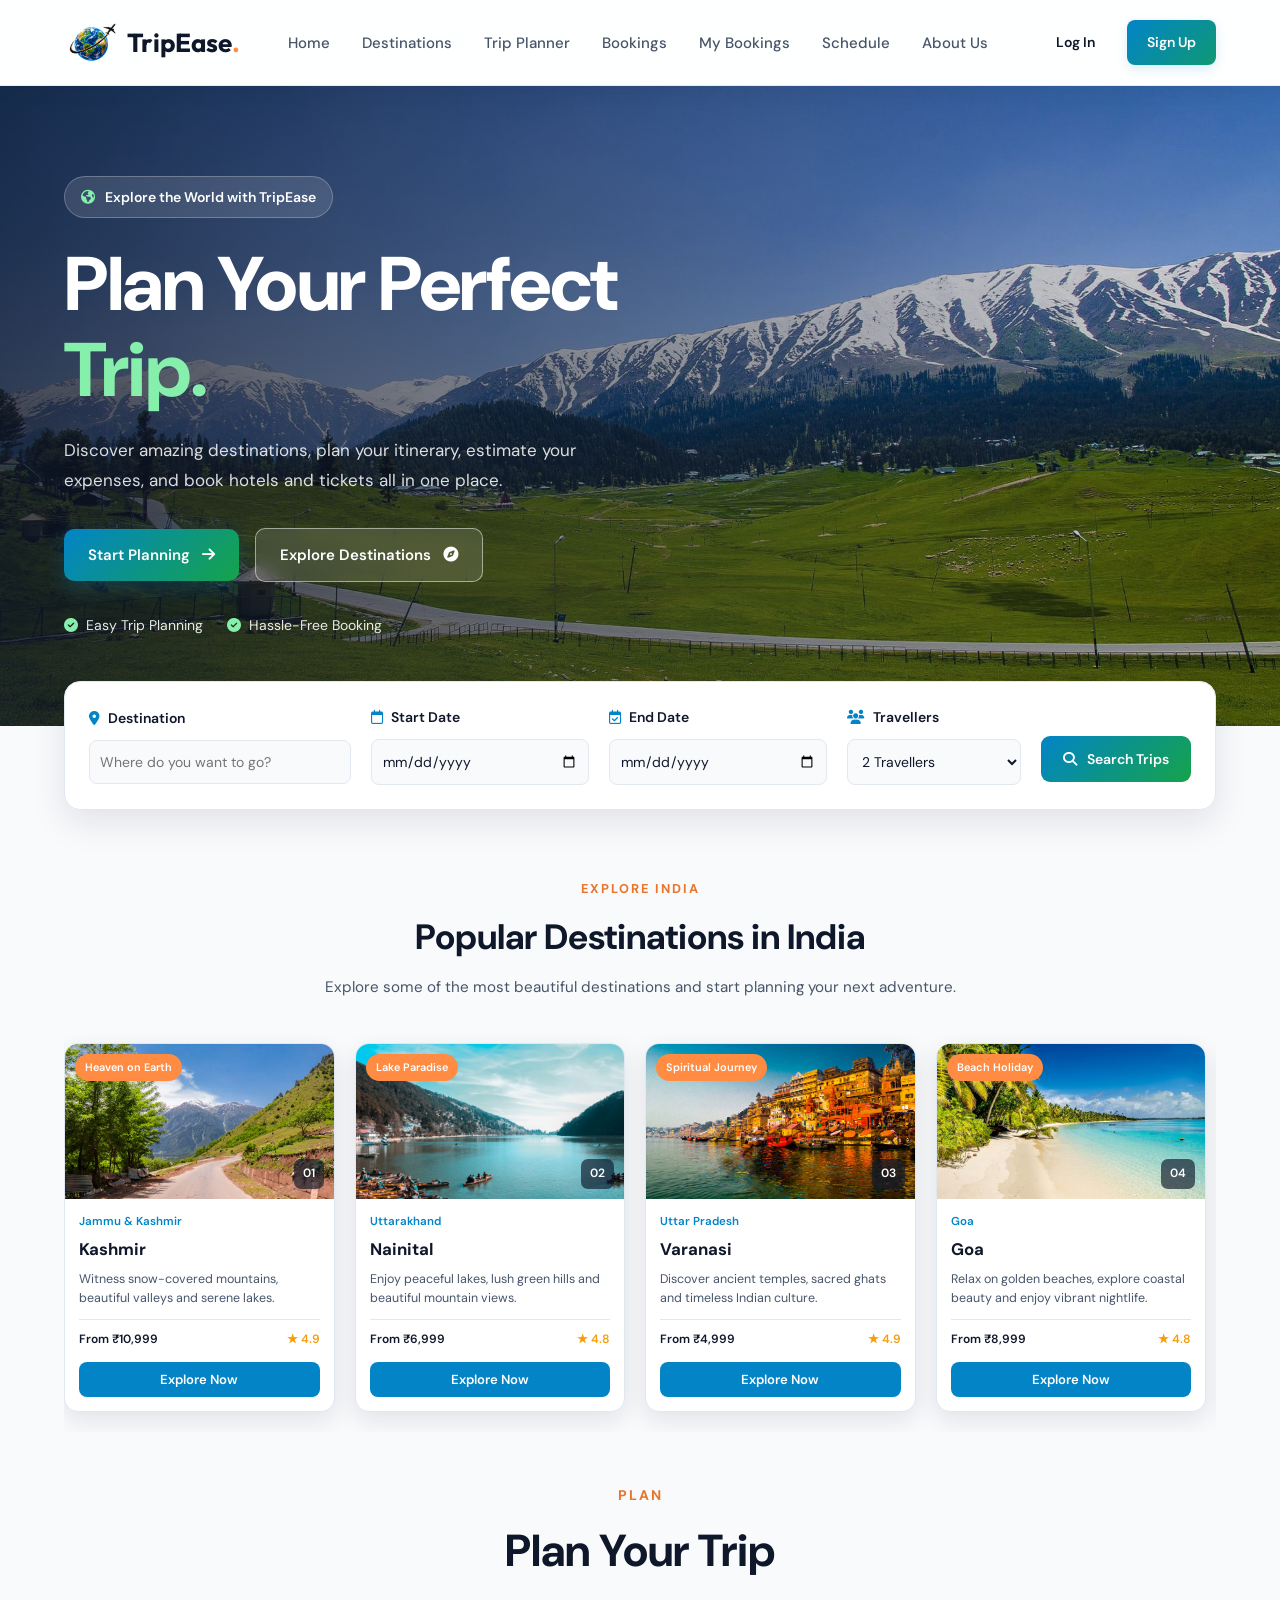
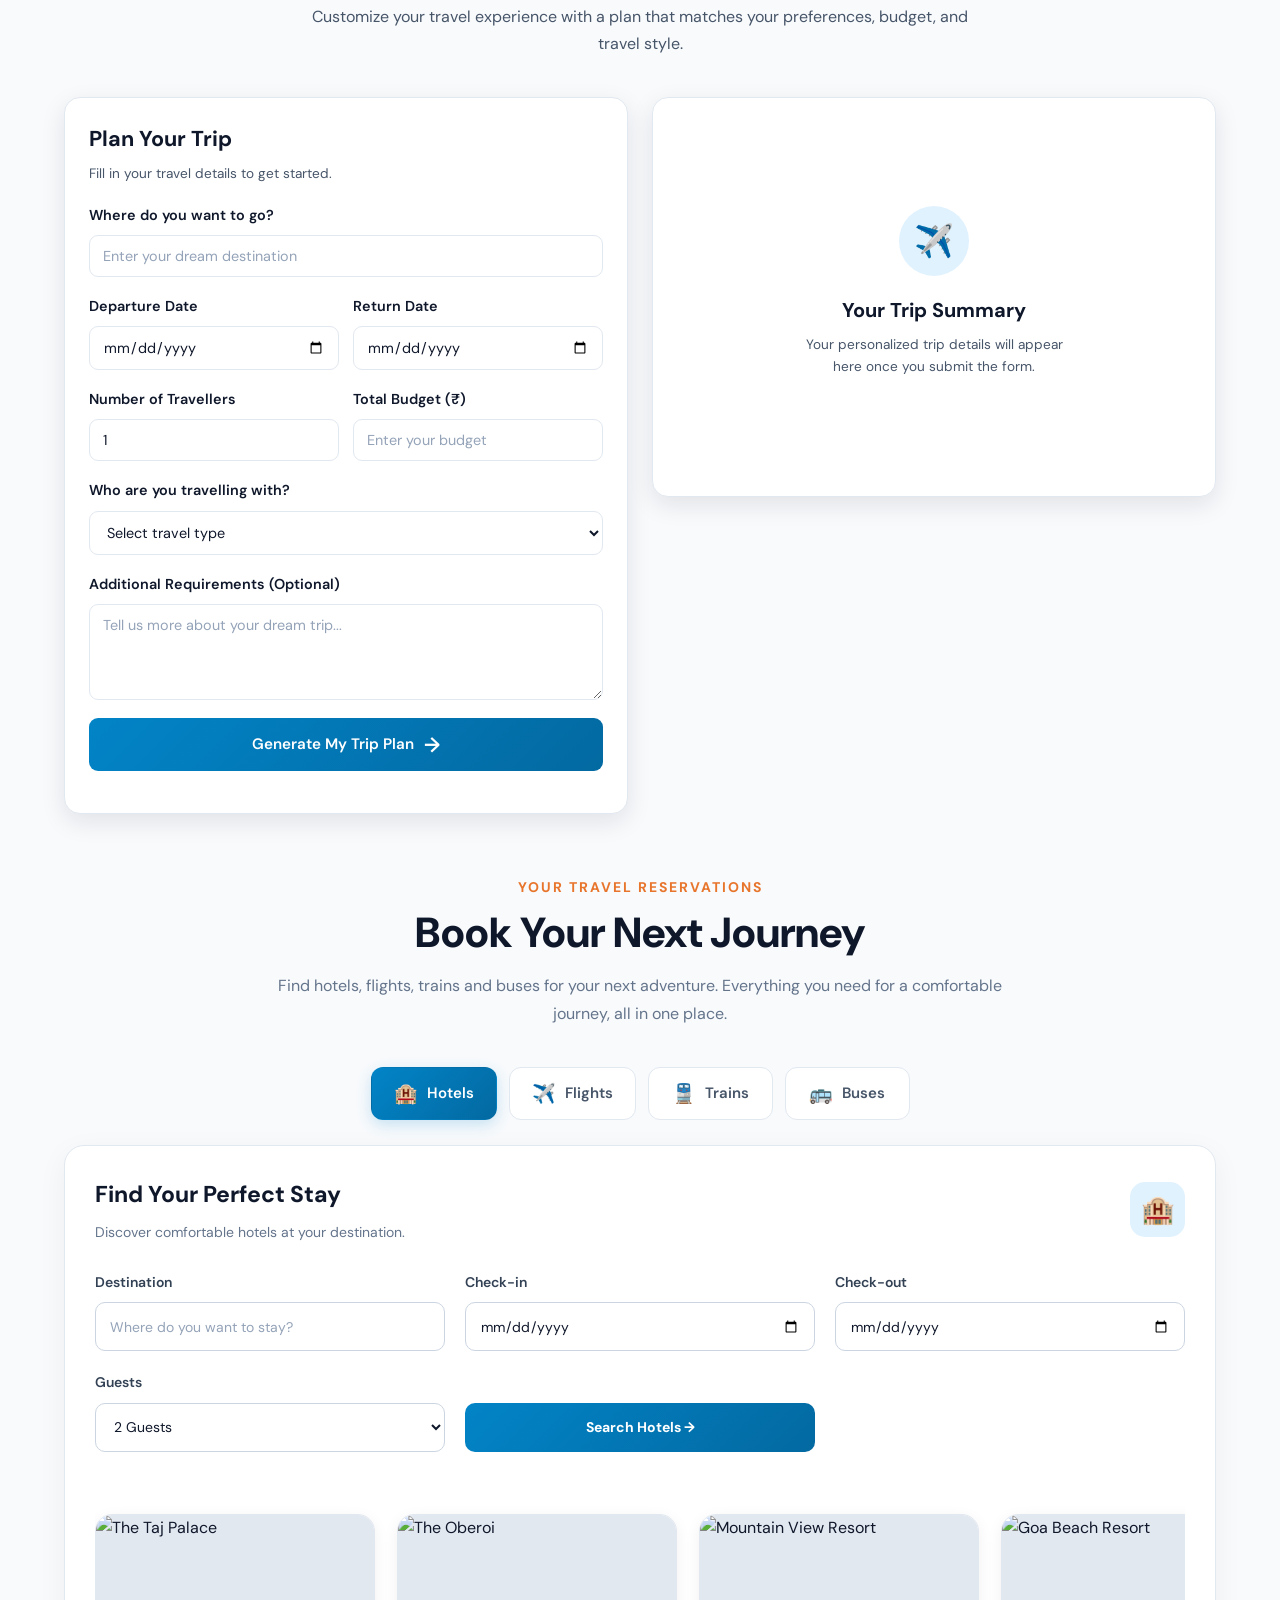
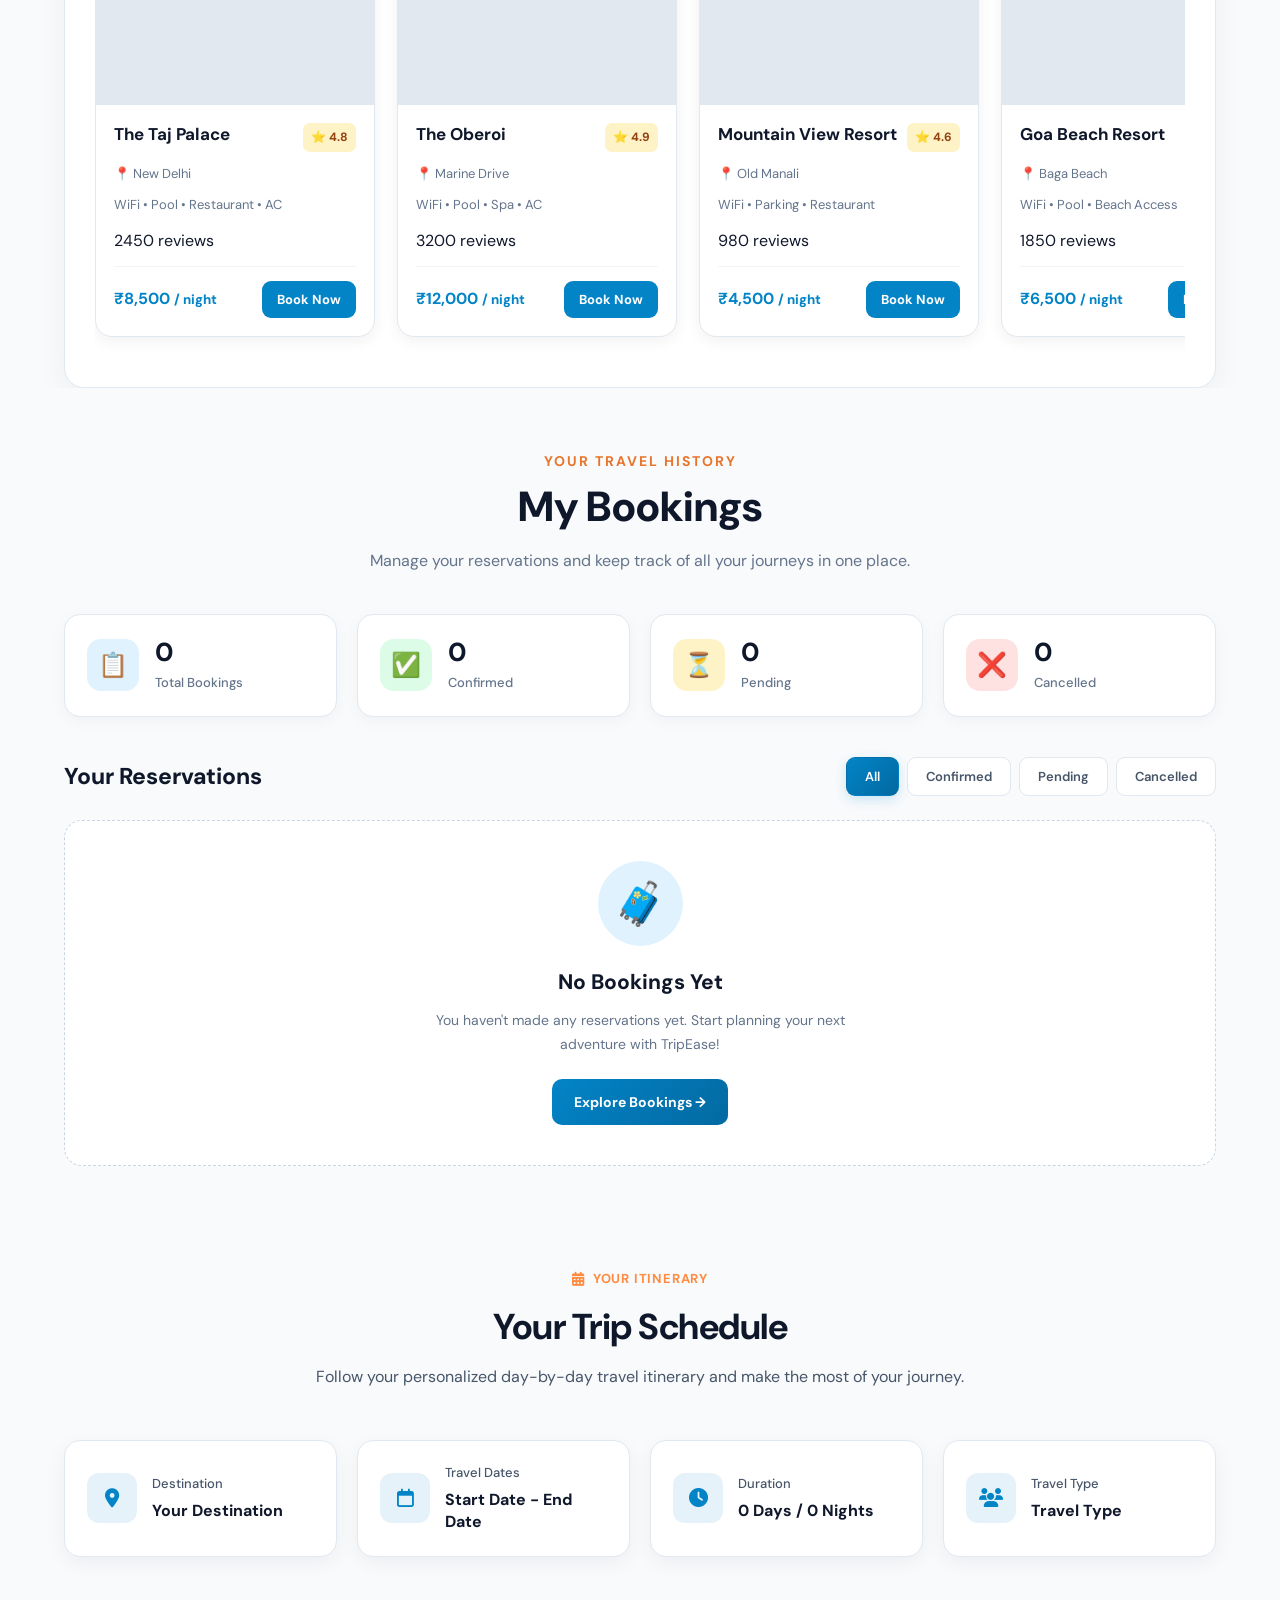
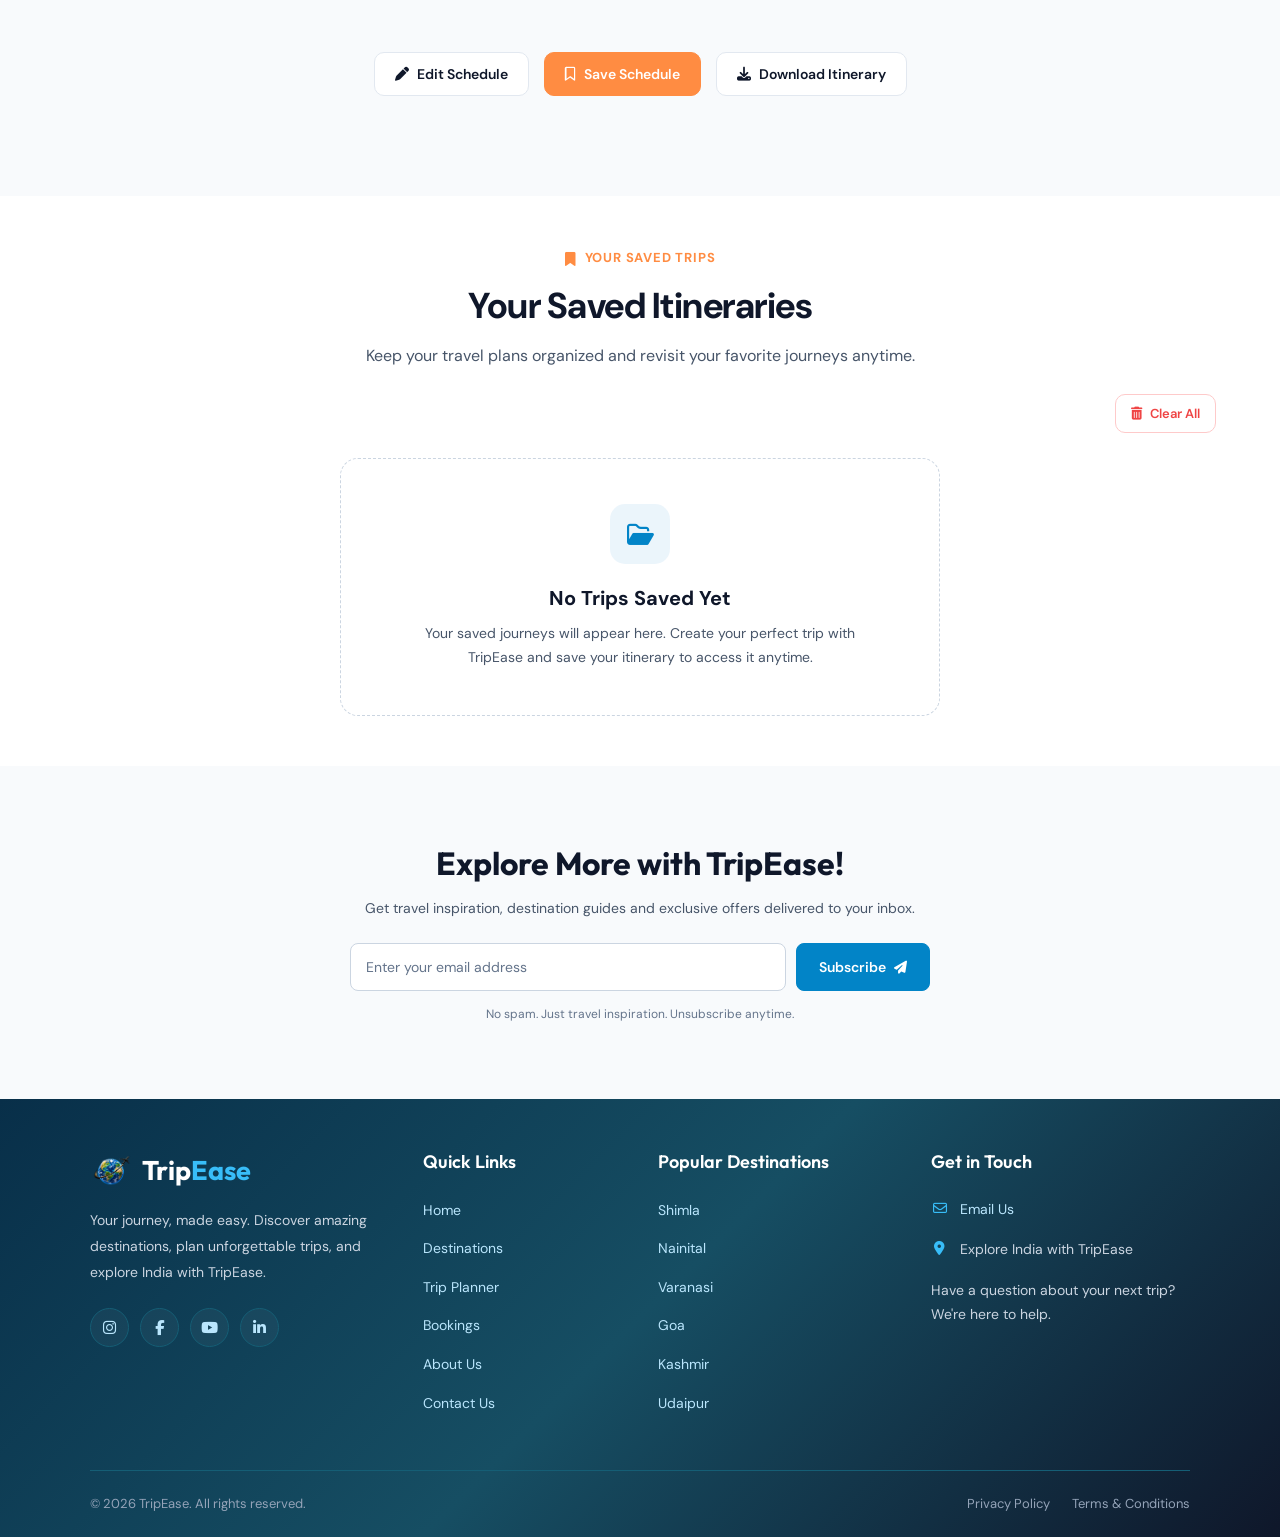
==== commit 5c318262: "feat: add responsive footer section" ====
--- a/index.html
+++ b/index.html
@@ -20,6 +20,7 @@
     <link rel="stylesheet" href="css/booking.css" />
     <link rel="stylesheet" href="css/schedule.css" />
     <link rel="stylesheet" href="css/subscribe.css" />
+    <link rel="stylesheet" href="css/footer.css" />
   </head>
   <body>
     <!-- Navbar -->
@@ -39,8 +40,7 @@
           <li><a href="#bookings">Bookings</a></li>
           <li><a href="#my-bookings">My Bookings</a></li>
           <li><a href="#schedule">Schedule</a></li>
-          <li><a href="#about">About Us</a></li>
-          <li><a href="#contact">Contact</a></li>
+          <li><a href="#footer">About Us</a></li>
         </ul>
 
         <!-- Auth Buttons -->
@@ -1456,10 +1456,142 @@
       </section>
     </main>
 
+    <!-- FOOTER -->
+    <footer class="footer" id="footer">
+      <!-- Main Footer Content -->
+      <div class="footer-container">
+        <!-- Brand Section -->
+        <div class="footer-column footer-brand">
+          <a href="#home" class="footer-logo">
+            <img src="assets/images/tripease-logo.png" alt="TripEase Logo" />
+
+            <span> Trip<span class="footer-logo-highlight">Ease</span> </span>
+          </a>
+
+          <p class="footer-description">
+            Your journey, made easy. Discover amazing destinations, plan
+            unforgettable trips, and explore India with TripEase.
+          </p>
+
+          <!-- Social Media -->
+          <div class="footer-socials">
+            <a
+              href="https://www.instagram.com/"
+              target="_blank"
+              rel="noopener noreferrer"
+              aria-label="Instagram"
+            >
+              <i class="fa-brands fa-instagram"></i>
+            </a>
+
+            <a
+              href="https://www.facebook.com/"
+              target="_blank"
+              rel="noopener noreferrer"
+              aria-label="Facebook"
+            >
+              <i class="fa-brands fa-facebook-f"></i>
+            </a>
+
+            <a
+              href="https://www.youtube.com/"
+              target="_blank"
+              rel="noopener noreferrer"
+              aria-label="YouTube"
+            >
+              <i class="fa-brands fa-youtube"></i>
+            </a>
+
+            <a
+              href="https://www.linkedin.com/"
+              target="_blank"
+              rel="noopener noreferrer"
+              aria-label="LinkedIn"
+            >
+              <i class="fa-brands fa-linkedin-in"></i>
+            </a>
+          </div>
+        </div>
+
+        <!-- Quick Links -->
+        <div class="footer-column">
+          <h3>Quick Links</h3>
+
+          <ul class="footer-links">
+            <li><a href="#home">Home</a></li>
+            <li><a href="#destinations">Destinations</a></li>
+            <li><a href="#trip-planner">Trip Planner</a></li>
+            <li><a href="#bookings">Bookings</a></li>
+            <li><a href="#about">About Us</a></li>
+            <li><a href="#contact">Contact Us</a></li>
+          </ul>
+        </div>
+
+        <!-- Popular Destinations -->
+        <div class="footer-column">
+          <h3>Popular Destinations</h3>
+
+          <ul class="footer-links">
+            <li><a href="#destinations">Shimla</a></li>
+            <li><a href="#destinations">Nainital</a></li>
+            <li><a href="#destinations">Varanasi</a></li>
+            <li><a href="#destinations">Goa</a></li>
+            <li><a href="#destinations">Kashmir</a></li>
+            <li><a href="#destinations">Udaipur</a></li>
+          </ul>
+        </div>
+
+        <!-- Contact Section -->
+        <div class="footer-column footer-contact">
+          <h3>Get in Touch</h3>
+
+          <p>
+            <i class="fa-regular fa-envelope"></i>
+            <a href="mailto:support@tripease.example">Email Us</a>
+          </p>
+
+          <p>
+            <i class="fa-solid fa-location-dot"></i>
+            <span>Explore India with TripEase</span>
+          </p>
+
+          <p class="footer-contact-note">
+            Have a question about your next trip? We're here to help.
+          </p>
+        </div>
+      </div>
+
+      <!-- Footer Bottom -->
+      <div class="footer-bottom">
+        <p>
+          &copy;
+          <span id="footerCurrentYear">2026</span>
+          TripEase. All rights reserved.
+        </p>
+
+        <div class="footer-legal-links">
+          <a href="#privacy">Privacy Policy</a>
+          <a href="#terms">Terms &amp; Conditions</a>
+        </div>
+      </div>
+
+      <!-- Back to Top Button -->
+      <button
+        type="button"
+        class="back-to-top"
+        id="backToTop"
+        aria-label="Back to top"
+        title="Back to top"
+      >
+        <i class="fa-solid fa-arrow-up"></i>
+      </button>
+    </footer>
+
     <script src="js/app.js" defer></script>
     <script src="js/bookingData.js"></script>
     <script src="js/booking.js"></script>
     <script src="js/schedule.js"></script>
     <script src="js/subscribe.js"></script>
+    <script src="js/footer.js"></script>
   </body>
 </html>
--- a/css/responsive.css
+++ b/css/responsive.css
@@ -2407,4 +2407,200 @@
     .newsletter-form button {
         font-size: 13px;
     }
+}
+
+/* FOOTER - RESPONSIVE*/
+
+/* Large Tablets & Small Laptops */
+@media (max-width: 1024px) {
+
+    .footer-container {
+        grid-template-columns: repeat(2, minmax(0, 1fr));
+        gap: 35px;
+    }
+
+    .footer {
+        padding: 55px 30px 20px;
+    }
+
+    .footer-description {
+        max-width: 360px;
+    }
+}
+
+
+/* Tablets & Mobile Landscape */
+@media (max-width: 768px) {
+
+    .footer {
+        padding: 45px 24px 20px;
+    }
+
+    .footer-container {
+        grid-template-columns: repeat(2, minmax(0, 1fr));
+        gap: 30px 24px;
+    }
+
+    .footer-logo img {
+        width: 38px;
+        height: 38px;
+        object-fit: contain;
+    }
+
+    .footer-logo {
+        gap: 8px;
+    }
+
+    .footer-description {
+        font-size: 14px;
+        line-height: 1.7;
+    }
+
+    .footer-column h3 {
+        font-size: 16px;
+        margin-bottom: 16px;
+    }
+
+    .footer-links li {
+        margin-bottom: 10px;
+    }
+
+    .footer-links a,
+    .footer-contact p {
+        font-size: 13px;
+        line-height: 1.6;
+    }
+
+    .footer-socials {
+        gap: 10px;
+    }
+
+    .footer-socials a {
+        width: 36px;
+        height: 36px;
+    }
+
+    .footer-bottom {
+        gap: 15px;
+        flex-wrap: wrap;
+        padding-top: 20px;
+    }
+}
+
+
+/* Mobile Devices */
+@media (max-width: 480px) {
+
+    .footer {
+        padding: 38px 18px 18px;
+    }
+
+    .footer-container {
+        grid-template-columns: 1fr;
+        gap: 28px;
+    }
+
+    .footer-brand {
+        max-width: 100%;
+    }
+
+    .footer-logo img {
+        width: 34px;
+        height: 34px;
+    }
+
+    .footer-logo span {
+        font-size: 21px;
+    }
+
+    .footer-description {
+        font-size: 13px;
+        line-height: 1.7;
+        max-width: 100%;
+    }
+
+    .footer-column h3 {
+        font-size: 15px;
+        margin-bottom: 12px;
+    }
+
+    .footer-links {
+        padding: 0;
+        margin: 0;
+        list-style: none;
+    }
+
+    .footer-links li {
+        margin-bottom: 9px;
+    }
+
+    .footer-links a,
+    .footer-contact p {
+        font-size: 13px;
+    }
+
+    .footer-socials {
+        gap: 10px;
+        flex-wrap: wrap;
+    }
+
+    .footer-socials a {
+        width: 34px;
+        height: 34px;
+        font-size: 14px;
+    }
+
+    .footer-bottom {
+        flex-direction: column;
+        align-items: flex-start;
+        gap: 12px;
+        text-align: left;
+    }
+
+    .footer-bottom p {
+        font-size: 12px;
+        line-height: 1.6;
+        margin: 0;
+    }
+
+    .footer-legal-links {
+        display: flex;
+        flex-wrap: wrap;
+        gap: 12px;
+    }
+
+    .footer-legal-links a {
+        font-size: 12px;
+    }
+
+    /* Back to Top Button */
+    .back-to-top {
+        right: 16px;
+        bottom: 16px;
+        width: 42px;
+        height: 42px;
+        font-size: 16px;
+    }
+}
+
+
+/* Very Small Mobiles */
+@media (max-width: 360px) {
+
+    .footer {
+        padding-right: 14px;
+        padding-left: 14px;
+    }
+
+    .footer-container {
+        gap: 24px;
+    }
+
+    .footer-logo span {
+        font-size: 19px;
+    }
+
+    .footer-legal-links {
+        gap: 8px;
+    }
 }
--- a/css/subscribe.css
+++ b/css/subscribe.css
@@ -85,38 +85,45 @@
 /* Subscribe Button */
 
 .newsletter-form button {
-  display: inline-flex;
-  align-items: center;
-  justify-content: center;
-  gap: 8px;
-  flex-shrink: 0;
+    display: inline-flex;
+    align-items: center;
+    justify-content: center;
+    gap: 8px;
+    flex-shrink: 0;
 
-  min-height: 48px;
-  margin: 0;
-  padding: 12px 22px;
+    min-height: 48px;
+    margin: 0;
+    padding: 12px 22px;
 
-  color: #ffffff;
-  background: #0284c7;
-  border: 1px solid #0284c7;
-  border-radius: 8px;
+    color: #ffffff !important;
+    background: #0284c7 !important;
 
-  font-family: "DM Sans", sans-serif;
-  font-size: 14px;
-  font-weight: 600;
-  white-space: nowrap;
+    border: 1px solid #0284c7;
+    border-radius: 8px;
 
-  cursor: pointer;
-  box-shadow: none;
-  transition: background 0.2s ease;
+    font-family: "DM Sans", sans-serif;
+    font-size: 14px;
+    font-weight: 600;
+    white-space: nowrap;
+
+    cursor: pointer;
+    opacity: 1;
+    visibility: visible;
+    box-shadow: none;
+
+    transition: background 0.2s ease,
+                border-color 0.2s ease;
 }
 
 .newsletter-form button:hover {
-  background: #0369a1;
-  border-color: #0369a1;
+    background: #0369a1 !important;
+    border-color: #0369a1;
+    color: #ffffff !important;
 }
 
 .newsletter-form button i {
-  font-size: 13px;
+    font-size: 13px;
+    color: #ffffff;
 }
 
 /* Note / Message */
--- a/css/footer.css
+++ b/css/footer.css
@@ -0,0 +1,325 @@
+
+/* FOOTER CSS */
+
+.footer {
+    --footer-heading: #ffffff;
+    --footer-text: #cbd5e1;
+    --footer-link: #bae6fd;
+    --footer-hover: #5eead4;
+    --footer-border: #155e75;
+    --footer-muted: #94a3b8;
+
+    background: linear-gradient(
+        135deg,
+        #082f49 0%,
+        #164e63 50%,
+        #0f172a 100%
+    );
+
+    color: var(--footer-text);
+    padding: 50px 7% 0;
+    margin-top: 50px;
+    font-family: "DM Sans", sans-serif;
+}
+
+.footer,
+.footer * {
+    box-sizing: border-box;
+}
+
+.footer a {
+    -webkit-tap-highlight-color: transparent;
+    transition:
+        color 0.25s ease,
+        background 0.25s ease,
+        border-color 0.25s ease,
+        transform 0.25s ease;
+}
+
+
+/* FOOTER CONTAINER */
+
+.footer-container {
+    width: 100%;
+    max-width: 1250px;
+    margin: 0 auto;
+    padding-bottom: 42px;
+
+    display: grid;
+    grid-template-columns: 1.5fr 1fr 1.2fr 1.3fr;
+    gap: 35px;
+}
+
+.footer-column {
+    min-width: 0;
+}
+
+.footer-column h3 {
+    margin: 0 0 22px;
+    color: var(--footer-heading);
+
+    font-family: "Outfit", sans-serif;
+    font-size: 18px;
+    font-weight: 600;
+    line-height: 1.4;
+}
+
+
+/* BRAND & LOGO */
+
+.footer-logo {
+    display: inline-flex;
+    align-items: center;
+    gap: 10px;
+    margin-bottom: 17px;
+
+    color: var(--footer-heading);
+    text-decoration: none;
+
+    font-family: "Outfit", sans-serif;
+    font-size: 27px;
+    font-weight: 700;
+    line-height: 1.3;
+}
+
+.footer-logo img {
+    display: block;
+    width: 42px;
+    height: 42px;
+    object-fit: contain;
+}
+
+.footer-logo-highlight {
+    color: #38bdf8;
+}
+
+.footer-description {
+    max-width: 300px;
+    margin: 0 0 22px;
+
+    color: var(--footer-text);
+    font-size: 14px;
+    line-height: 1.85;
+}
+
+
+/* SOCIAL ICONS */
+
+.footer-socials {
+    display: flex;
+    flex-wrap: wrap;
+    align-items: center;
+    gap: 11px;
+}
+
+.footer-socials a {
+    display: inline-flex;
+    align-items: center;
+    justify-content: center;
+    flex-shrink: 0;
+
+    width: 39px;
+    height: 39px;
+
+    border: 1px solid var(--footer-border);
+    border-radius: 50%;
+
+    background: rgba(255, 255, 255, 0.04);
+    color: var(--footer-link);
+
+    text-decoration: none;
+    font-size: 15px;
+}
+
+.footer-socials a:hover {
+    color: #082f49;
+    background: var(--footer-hover);
+    border-color: var(--footer-hover);
+    transform: translateY(-3px);
+}
+
+
+/* QUICK LINKS & POPULAR DESTINATIONS */
+
+.footer-links {
+    list-style: none;
+    margin: 0;
+    padding: 0;
+}
+
+.footer-links li {
+    margin-bottom: 13px;
+}
+
+.footer-links a {
+    display: inline-block;
+
+    color: var(--footer-link);
+    text-decoration: none;
+
+    font-size: 14px;
+    line-height: 1.6;
+}
+
+.footer-links a:hover {
+    color: var(--footer-hover);
+    transform: translateX(4px);
+}
+
+
+/* CONTACT SECTION */
+
+.footer-contact p {
+    display: flex;
+    align-items: flex-start;
+    gap: 12px;
+
+    margin: 0 0 16px;
+
+    color: var(--footer-text);
+    font-size: 14px;
+    line-height: 1.75;
+}
+
+.footer-contact p > i {
+    flex-shrink: 0;
+    width: 17px;
+    margin-top: 4px;
+
+    color: #38bdf8;
+    text-align: center;
+}
+
+.footer-contact a {
+    color: var(--footer-link);
+    text-decoration: none;
+    overflow-wrap: anywhere;
+}
+
+.footer-contact a:hover {
+    color: var(--footer-hover);
+}
+
+.footer-contact .footer-contact-note {
+    display: block;
+    max-width: 270px;
+    margin-top: 8px;
+}
+
+
+/* COPYRIGHT & LEGAL LINKS */
+
+.footer-bottom {
+    width: 100%;
+    max-width: 1250px;
+    margin: 0 auto;
+    padding: 22px 0;
+
+    border-top: 1px solid var(--footer-border);
+
+    display: flex;
+    align-items: center;
+    justify-content: space-between;
+    flex-wrap: wrap;
+    gap: 16px;
+}
+
+.footer-bottom p {
+    margin: 0;
+    color: var(--footer-muted);
+    font-size: 13px;
+    line-height: 1.7;
+}
+
+.footer-legal-links {
+    display: flex;
+    flex-wrap: wrap;
+    gap: 22px;
+}
+
+.footer-legal-links a {
+    color: var(--footer-muted);
+    text-decoration: none;
+    font-size: 13px;
+    line-height: 1.7;
+}
+
+.footer-legal-links a:hover {
+    color: var(--footer-hover);
+}
+
+
+/* ACCESSIBILITY */
+
+.footer a:focus-visible {
+    outline: 2px solid #7dd3fc;
+    outline-offset: 4px;
+}
+
+
+/* BACK TO TOP BUTTON */
+
+.back-to-top {
+    position: fixed;
+    right: 25px;
+    bottom: 25px;
+    z-index: 9999;
+
+    display: flex;
+    align-items: center;
+    justify-content: center;
+
+    width: 46px;
+    height: 46px;
+    padding: 0;
+
+    background: #0284c7;
+    color: #ffffff;
+
+    border: 1px solid #0284c7;
+    border-radius: 50%;
+
+    font-size: 18px;
+    cursor: pointer;
+
+    opacity: 0;
+    visibility: hidden;
+    pointer-events: none;
+
+    box-shadow: 0 4px 14px rgba(2, 132, 199, 0.25);
+
+    transition:
+        background 0.25s ease,
+        border-color 0.25s ease,
+        opacity 0.25s ease,
+        transform 0.25s ease,
+        visibility 0.25s ease;
+}
+
+/* Show Button After Scrolling */
+
+.back-to-top.show {
+    opacity: 1;
+    visibility: visible;
+    pointer-events: auto;
+}
+
+.back-to-top:hover {
+    background: #0369a1;
+    border-color: #0369a1;
+    transform: translateY(-4px);
+}
+
+.back-to-top:active {
+    transform: translateY(0);
+}
+
+.back-to-top i {
+    color: #ffffff;
+    pointer-events: none;
+}
+
+.back-to-top:focus-visible {
+    outline: 3px solid #7dd3fc;
+    outline-offset: 4px;
+}
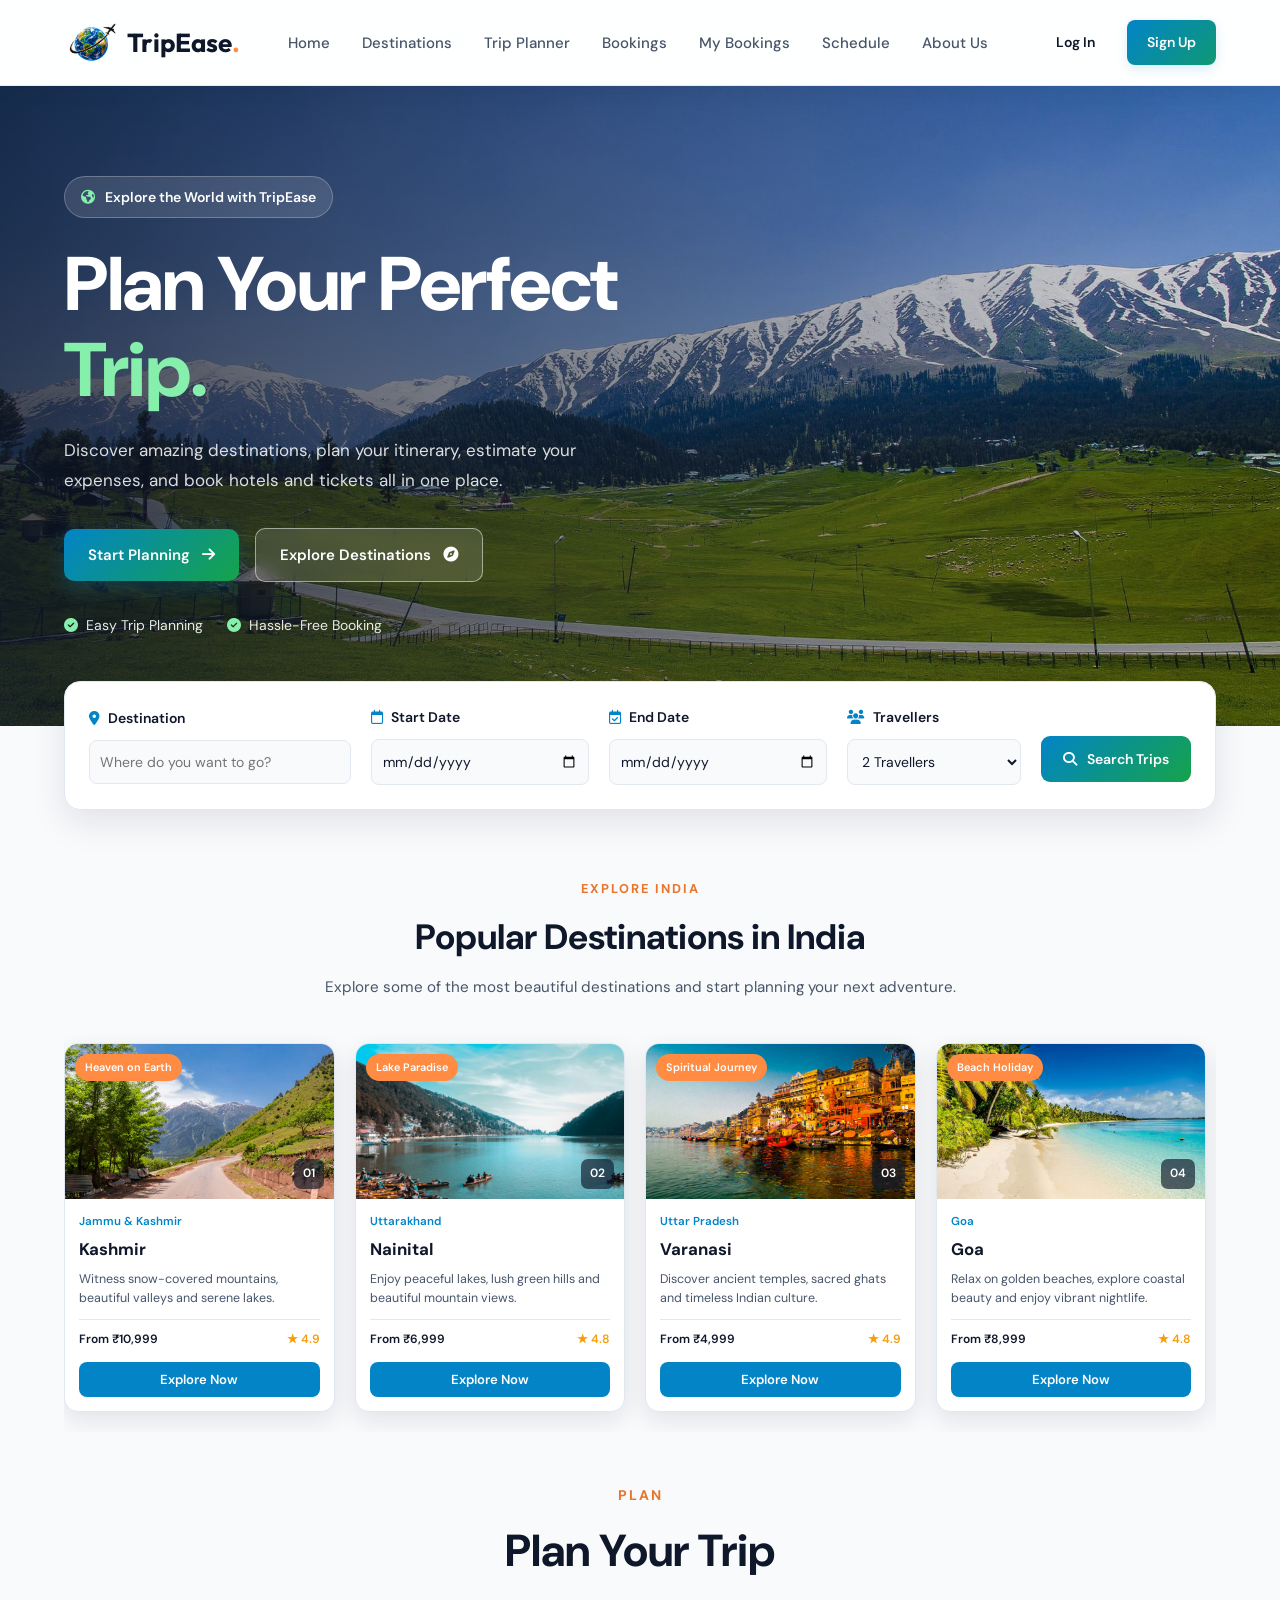
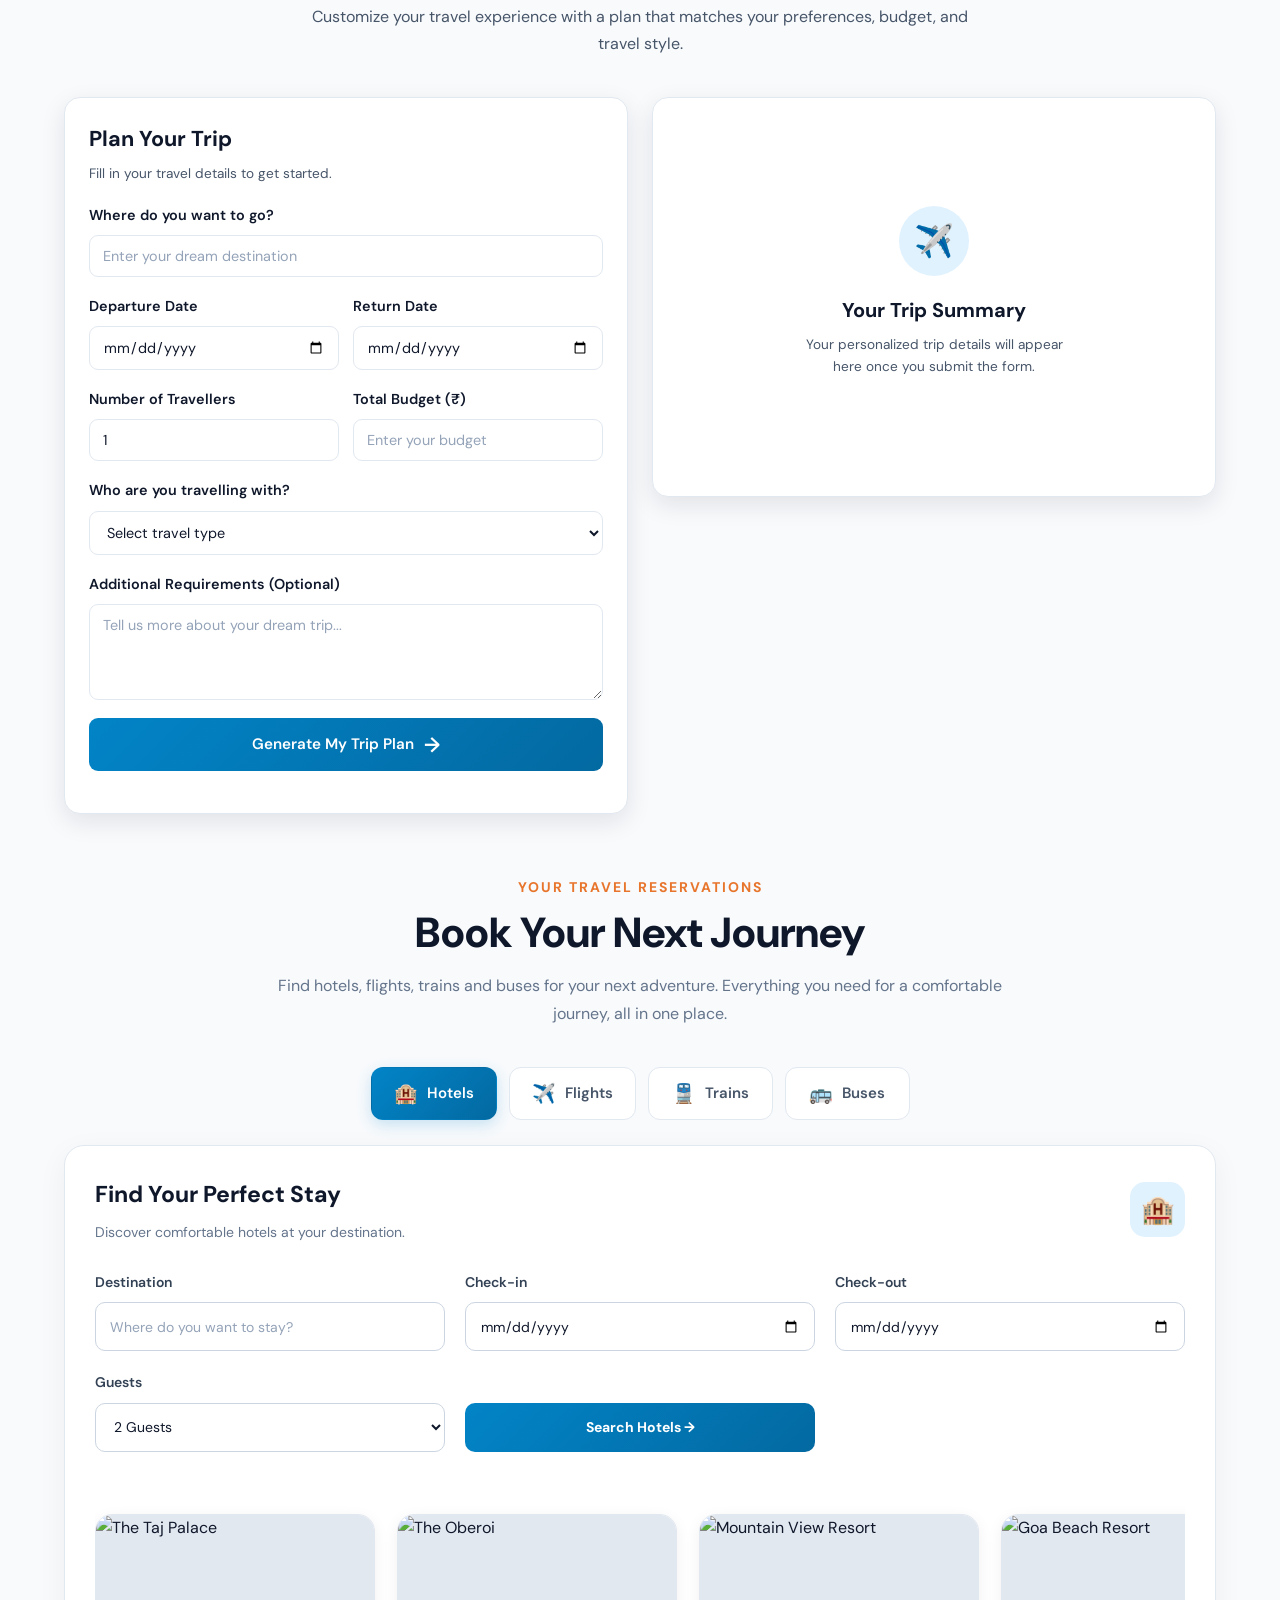
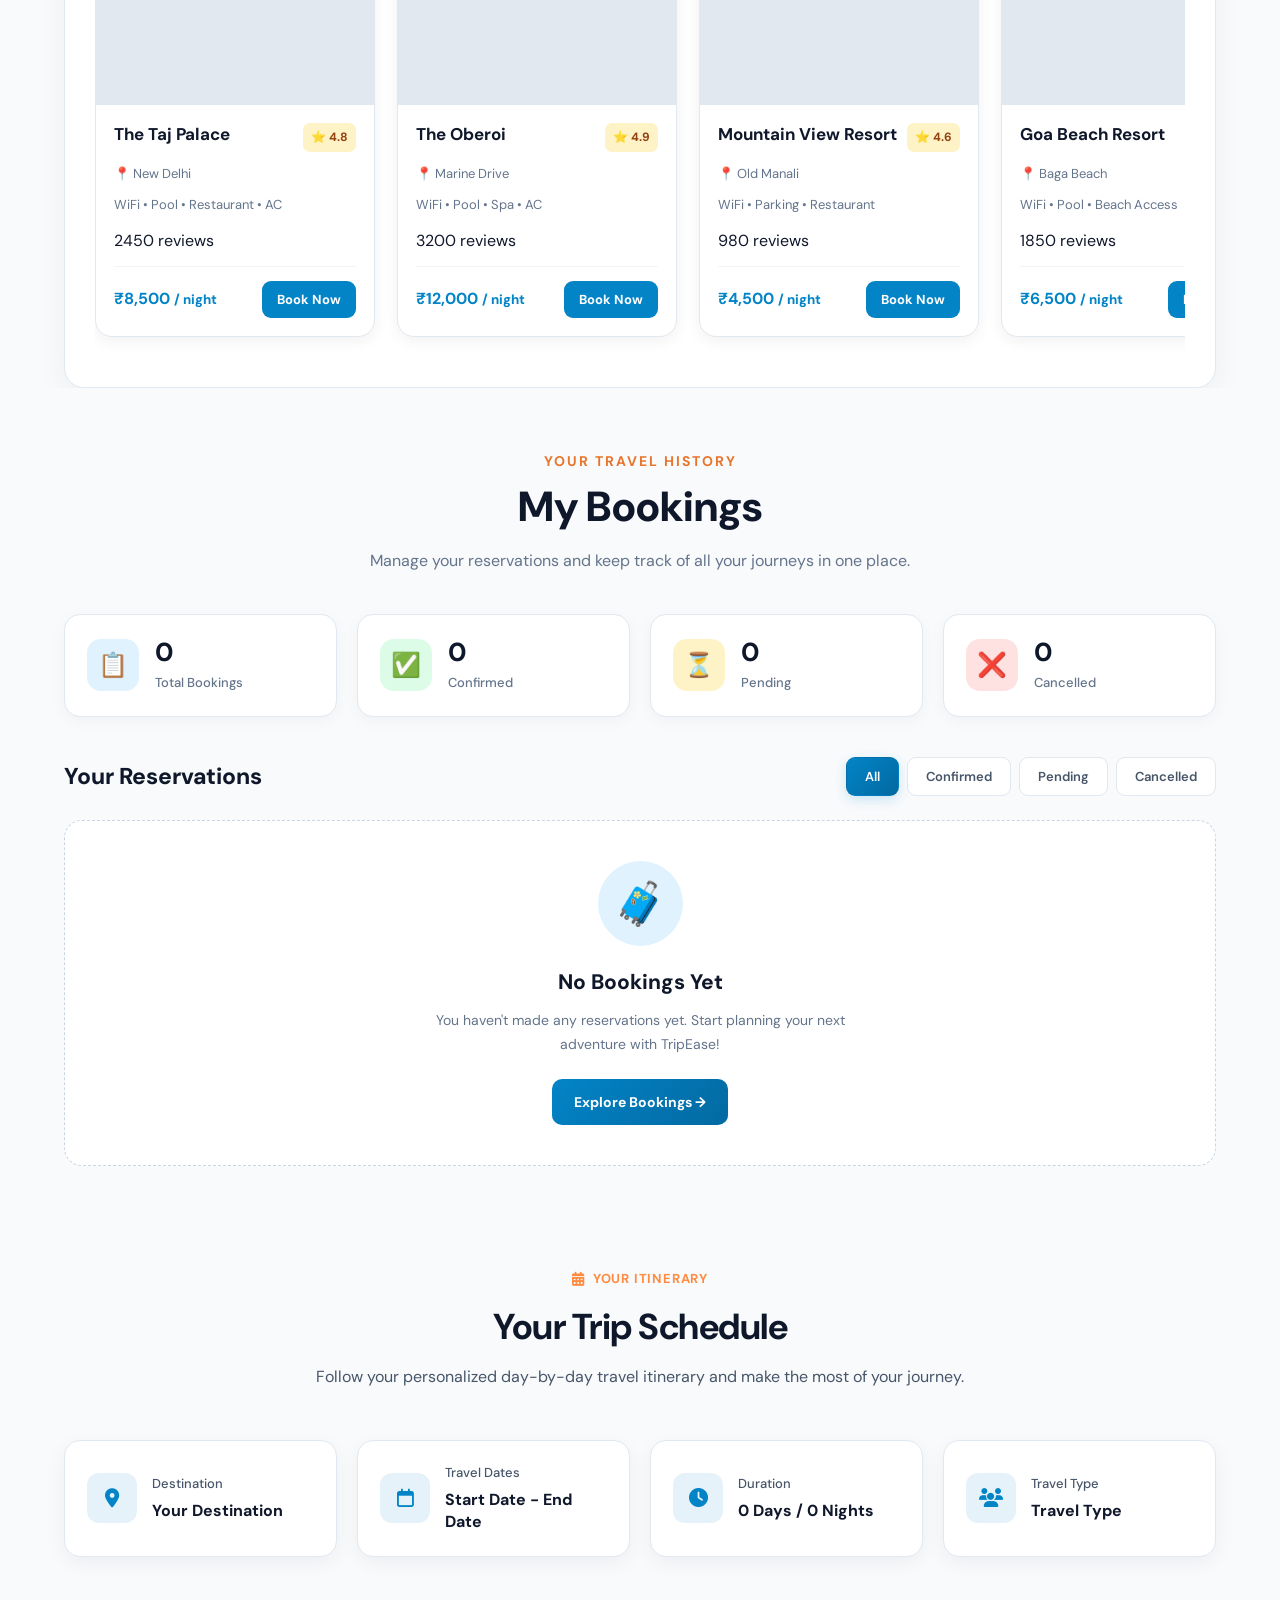
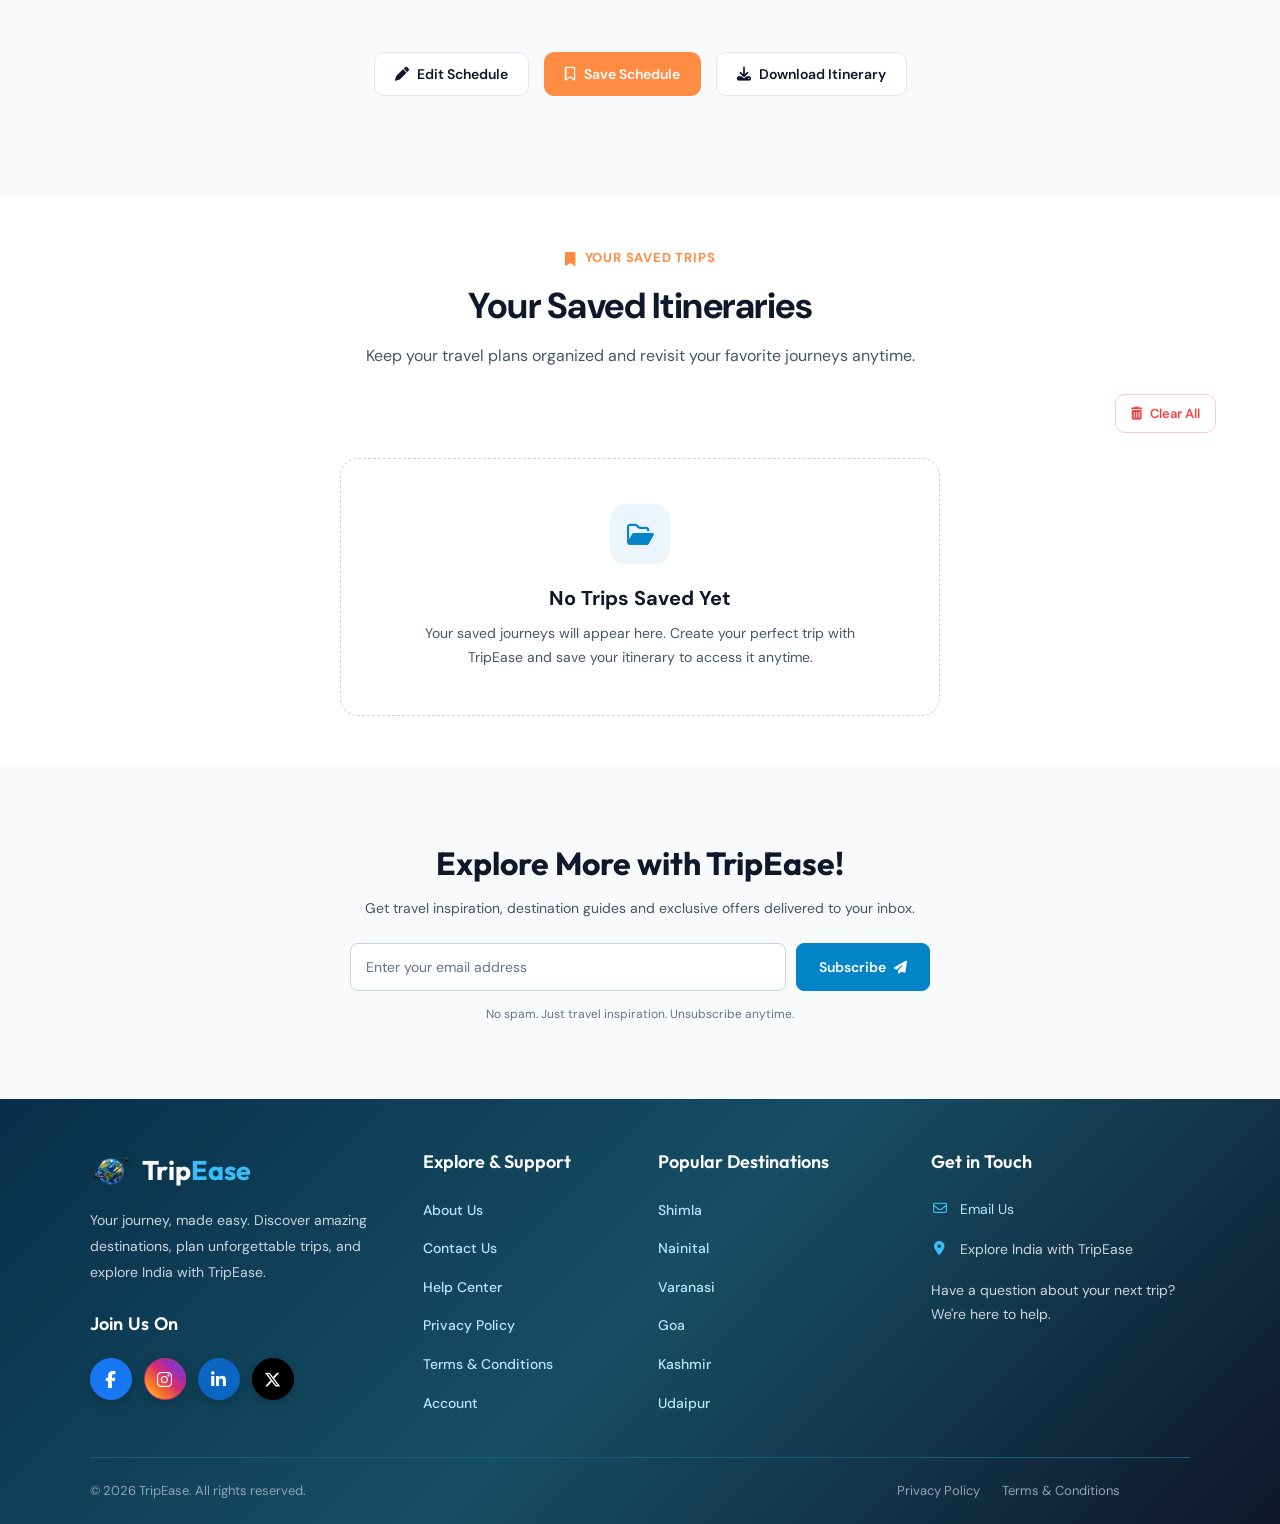
==== commit 1b21da49: "Improve footer content and design" ====
--- a/index.html
+++ b/index.html
@@ -1474,61 +1474,75 @@
           </p>
 
           <!-- Social Media -->
-          <div class="footer-socials">
-            <a
-              href="https://www.instagram.com/"
-              target="_blank"
-              rel="noopener noreferrer"
-              aria-label="Instagram"
-            >
-              <i class="fa-brands fa-instagram"></i>
-            </a>
-
-            <a
-              href="https://www.facebook.com/"
-              target="_blank"
-              rel="noopener noreferrer"
-              aria-label="Facebook"
-            >
-              <i class="fa-brands fa-facebook-f"></i>
-            </a>
-
-            <a
-              href="https://www.youtube.com/"
-              target="_blank"
-              rel="noopener noreferrer"
-              aria-label="YouTube"
-            >
-              <i class="fa-brands fa-youtube"></i>
-            </a>
-
-            <a
-              href="https://www.linkedin.com/"
-              target="_blank"
-              rel="noopener noreferrer"
-              aria-label="LinkedIn"
-            >
-              <i class="fa-brands fa-linkedin-in"></i>
-            </a>
+          <div class="footer-socials-section">
+            <h3 class="footer-socials-heading">Join Us On</h3>
+
+            <div class="footer-socials">
+              <a
+                href="https://www.facebook.com/"
+                target="_blank"
+                rel="noopener noreferrer"
+                aria-label="Facebook"
+              >
+                <i class="fa-brands fa-facebook-f"></i>
+              </a>
+
+              <a
+                href="https://www.instagram.com/"
+                target="_blank"
+                rel="noopener noreferrer"
+                aria-label="Instagram"
+              >
+                <i class="fa-brands fa-instagram"></i>
+              </a>
+
+              <a
+                href="https://www.linkedin.com/"
+                target="_blank"
+                rel="noopener noreferrer"
+                aria-label="LinkedIn"
+              >
+                <i class="fa-brands fa-linkedin-in"></i>
+              </a>
+
+              <a
+                href="https://x.com/"
+                target="_blank"
+                rel="noopener noreferrer"
+                aria-label="X (Twitter)"
+              >
+                <i class="fa-brands fa-x-twitter"></i>
+              </a>
+            </div>
           </div>
         </div>
 
-        <!-- Quick Links -->
-        <div class="footer-column">
-          <h3>Quick Links</h3>
+        <!-- Footer Pages -->
+        <div class="footer-column footer-pages">
+          <h3>Explore &amp; Support</h3>
 
           <ul class="footer-links">
-            <li><a href="#home">Home</a></li>
-            <li><a href="#destinations">Destinations</a></li>
-            <li><a href="#trip-planner">Trip Planner</a></li>
-            <li><a href="#bookings">Bookings</a></li>
-            <li><a href="#about">About Us</a></li>
-            <li><a href="#contact">Contact Us</a></li>
+            <li><a href="#about" data-page="about">About Us</a></li>
+            <li><a href="#contact" data-page="contact">Contact Us</a></li>
+            <li>
+              <a href="#help-center" data-page="help-center">Help Center</a>
+            </li>
+            <li>
+              <a href="#privacy-policy" data-page="privacy-policy">
+                Privacy Policy
+              </a>
+            </li>
+            <li>
+              <a href="#terms-and-conditions" data-page="terms">
+                Terms &amp; Conditions
+              </a>
+            </li>
+            <li><a href="#account" data-page="account">Account</a></li>
           </ul>
         </div>
 
         <!-- Popular Destinations -->
-        <div class="footer-column">
+        <div class="footer-column footer-destinations">
           <h3>Popular Destinations</h3>
 
           <ul class="footer-links">
--- a/css/responsive.css
+++ b/css/responsive.css
@@ -2051,262 +2051,254 @@
   }
 }
 
-
 /* SAVED ITINERARIES RESPONSIVE CSS*/
 
 /* Large tablets and small laptops */
 @media (max-width: 1200px) {
-
-    .saved-itineraries-section {
-        padding: 80px 0;
-    }
-
-    .saved-itineraries-grid {
-        gap: 20px;
-    }
-
-    .saved-itinerary-card {
-        flex: 0 0 330px;
-        width: 330px;
-        min-width: 330px;
-        padding: 24px;
-    }
-}
-
+  .saved-itineraries-section {
+    padding: 80px 0;
+  }
+
+  .saved-itineraries-grid {
+    gap: 20px;
+  }
+
+  .saved-itinerary-card {
+    flex: 0 0 330px;
+    width: 330px;
+    min-width: 330px;
+    padding: 24px;
+  }
+}
 
 /* Tablets */
 @media (max-width: 900px) {
-
-    .saved-itineraries-header {
-        margin-bottom: 35px;
-    }
-
-    .saved-itineraries-header h2 {
-        font-size: 32px;
-    }
-
-    .saved-itineraries-grid {
-        gap: 18px;
-        padding: 8px 4px 20px;
-    }
-
-    .saved-itinerary-card {
-        flex: 0 0 310px;
-        width: 310px;
-        min-width: 310px;
-        padding: 22px;
-    }
-
-    .saved-card-top {
-        gap: 10px;
-    }
-
-    .saved-location-text h3 {
-        font-size: 17px;
-    }
-
-    .saved-travel-type {
-        padding: 6px 8px;
-        font-size: 10px;
-    }
-
-    .saved-card-details {
-        gap: 10px;
-    }
-
-    .saved-detail-item {
-        padding: 11px;
-    }
-}
-
+  .saved-itineraries-header {
+    margin-bottom: 35px;
+  }
+
+  .saved-itineraries-header h2 {
+    font-size: 32px;
+  }
+
+  .saved-itineraries-grid {
+    gap: 18px;
+    padding: 8px 4px 20px;
+  }
+
+  .saved-itinerary-card {
+    flex: 0 0 310px;
+    width: 310px;
+    min-width: 310px;
+    padding: 22px;
+  }
+
+  .saved-card-top {
+    gap: 10px;
+  }
+
+  .saved-location-text h3 {
+    font-size: 17px;
+  }
+
+  .saved-travel-type {
+    padding: 6px 8px;
+    font-size: 10px;
+  }
+
+  .saved-card-details {
+    gap: 10px;
+  }
+
+  .saved-detail-item {
+    padding: 11px;
+  }
+}
 
 /* Mobile devices */
 @media (max-width: 767px) {
-
-    .saved-itineraries-section {
-        padding: 65px 0;
-        overflow: hidden;
-    }
-
-    .saved-itineraries-header {
-        margin-bottom: 30px;
-    }
-
-    .saved-itineraries-header h2 {
-        font-size: 28px;
-        line-height: 1.3;
-    }
-
-    .saved-itineraries-header p {
-        font-size: 14px;
-        line-height: 1.6;
-    }
-
-    .saved-itineraries-toolbar {
-        margin-top: -10px;
-        margin-bottom: 18px;
-    }
-
-    .saved-clear-all-btn {
-        padding: 9px 12px;
-        font-size: 12px;
-    }
-
-    .saved-itineraries-grid {
-        display: flex;
-        flex-direction: row;
-        gap: 15px;
-
-        width: 100%;
-        max-width: 100%;
-
-        overflow-x: auto;
-        overflow-y: hidden;
-
-        padding: 8px 3px 15px;
-
-        scroll-snap-type: x mandatory;
-        scroll-behavior: smooth;
-        -webkit-overflow-scrolling: touch;
-
-        /* Hide scrollbar */
-        scrollbar-width: none;
-        -ms-overflow-style: none;
-    }
-
-    .saved-itineraries-grid::-webkit-scrollbar {
-        display: none;
-        width: 0;
-        height: 0;
-    }
-
-    .saved-itinerary-card {
-        flex: 0 0 300px;
-        width: 300px;
-        min-width: 300px;
-
-        min-height: 250px;
-        padding: 20px;
-
-        scroll-snap-align: start;
-    }
-
-    .saved-card-footer {
-        gap: 12px;
-    }
-
-    .saved-card-date {
-        font-size: 10px;
-    }
-
-    .saved-card-btn {
-        padding: 8px 10px;
-        font-size: 11px;
-    }
-
-    .saved-itineraries-empty {
-        padding: 35px 20px;
-    }
-}
-
+  .saved-itineraries-section {
+    padding: 65px 0;
+    overflow: hidden;
+  }
+
+  .saved-itineraries-header {
+    margin-bottom: 30px;
+  }
+
+  .saved-itineraries-header h2 {
+    font-size: 28px;
+    line-height: 1.3;
+  }
+
+  .saved-itineraries-header p {
+    font-size: 14px;
+    line-height: 1.6;
+  }
+
+  .saved-itineraries-toolbar {
+    margin-top: -10px;
+    margin-bottom: 18px;
+  }
+
+  .saved-clear-all-btn {
+    padding: 9px 12px;
+    font-size: 12px;
+  }
+
+  .saved-itineraries-grid {
+    display: flex;
+    flex-direction: row;
+    gap: 15px;
+
+    width: 100%;
+    max-width: 100%;
+
+    overflow-x: auto;
+    overflow-y: hidden;
+
+    padding: 8px 3px 15px;
+
+    scroll-snap-type: x mandatory;
+    scroll-behavior: smooth;
+    -webkit-overflow-scrolling: touch;
+
+    /* Hide scrollbar */
+    scrollbar-width: none;
+    -ms-overflow-style: none;
+  }
+
+  .saved-itineraries-grid::-webkit-scrollbar {
+    display: none;
+    width: 0;
+    height: 0;
+  }
+
+  .saved-itinerary-card {
+    flex: 0 0 300px;
+    width: 300px;
+    min-width: 300px;
+
+    min-height: 250px;
+    padding: 20px;
+
+    scroll-snap-align: start;
+  }
+
+  .saved-card-footer {
+    gap: 12px;
+  }
+
+  .saved-card-date {
+    font-size: 10px;
+  }
+
+  .saved-card-btn {
+    padding: 8px 10px;
+    font-size: 11px;
+  }
+
+  .saved-itineraries-empty {
+    padding: 35px 20px;
+  }
+}
 
 /* Small mobile devices */
 @media (max-width: 480px) {
-
-    .saved-itineraries-section {
-        padding: 55px 0;
-    }
-
-    .saved-itineraries-header h2 {
-        font-size: 25px;
-    }
-
-    .saved-itineraries-header p {
-        font-size: 13px;
-    }
-
-    .saved-itineraries-grid {
-        gap: 12px;
-    }
-
-    .saved-itinerary-card {
-        flex: 0 0 270px;
-        width: 270px;
-        min-width: 270px;
-        padding: 17px;
-    }
-
-    .saved-location-icon {
-        flex: 0 0 36px;
-        width: 36px;
-        height: 36px;
-    }
-
-    .saved-location-icon i {
-        font-size: 14px;
-    }
-
-    .saved-location-text span {
-        font-size: 9px;
-    }
-
-    .saved-location-text h3 {
-        font-size: 15px;
-    }
-
-    .saved-travel-type {
-        padding: 5px 7px;
-        font-size: 9px;
-    }
-
-    .saved-card-details {
-        gap: 8px;
-    }
-
-    .saved-detail-item {
-        padding: 9px;
-        min-width: 0;
-    }
-
-    .saved-detail-item span {
-        font-size: 9px;
-    }
-
-    .saved-detail-item strong {
-        font-size: 11px;
-        overflow-wrap: anywhere;
-    }
-
-    .saved-card-footer {
-        align-items: flex-start;
-        flex-direction: column;
-    }
-
-    .saved-card-actions {
-        width: 100%;
-    }
-
-    .saved-card-btn {
-        flex: 1;
-    }
-
-    .saved-card-date {
-        font-size: 10px;
-    }
-
-    .saved-itineraries-empty h3 {
-        font-size: 18px;
-    }
-
-    .saved-itineraries-empty p {
-        font-size: 13px;
-    }
-
-    .tripease-toast {
-        top: 12px;
-        right: 12px;
-        width: calc(100vw - 24px);
-    }
+  .saved-itineraries-section {
+    padding: 55px 0;
+  }
+
+  .saved-itineraries-header h2 {
+    font-size: 25px;
+  }
+
+  .saved-itineraries-header p {
+    font-size: 13px;
+  }
+
+  .saved-itineraries-grid {
+    gap: 12px;
+  }
+
+  .saved-itinerary-card {
+    flex: 0 0 270px;
+    width: 270px;
+    min-width: 270px;
+    padding: 17px;
+  }
+
+  .saved-location-icon {
+    flex: 0 0 36px;
+    width: 36px;
+    height: 36px;
+  }
+
+  .saved-location-icon i {
+    font-size: 14px;
+  }
+
+  .saved-location-text span {
+    font-size: 9px;
+  }
+
+  .saved-location-text h3 {
+    font-size: 15px;
+  }
+
+  .saved-travel-type {
+    padding: 5px 7px;
+    font-size: 9px;
+  }
+
+  .saved-card-details {
+    gap: 8px;
+  }
+
+  .saved-detail-item {
+    padding: 9px;
+    min-width: 0;
+  }
+
+  .saved-detail-item span {
+    font-size: 9px;
+  }
+
+  .saved-detail-item strong {
+    font-size: 11px;
+    overflow-wrap: anywhere;
+  }
+
+  .saved-card-footer {
+    align-items: flex-start;
+    flex-direction: column;
+  }
+
+  .saved-card-actions {
+    width: 100%;
+  }
+
+  .saved-card-btn {
+    flex: 1;
+  }
+
+  .saved-card-date {
+    font-size: 10px;
+  }
+
+  .saved-itineraries-empty h3 {
+    font-size: 18px;
+  }
+
+  .saved-itineraries-empty p {
+    font-size: 13px;
+  }
+
+  .tripease-toast {
+    top: 12px;
+    right: 12px;
+    width: calc(100vw - 24px);
+  }
 }
 
 /* NEWSLETTER SUBSCRIPTION RESPONSIVE  */
@@ -2314,293 +2306,361 @@
 /* TABLET */
 
 @media (max-width: 768px) {
-    .newsletter-section {
-        padding: 35px 20px;
-    }
-
-    .newsletter-content {
-        margin-bottom: 22px;
-    }
-
-    .newsletter-content h2 {
-        font-size: 30px;
-    }
-
-    .newsletter-content p {
-        font-size: 14px;
-    }
-
-    .newsletter-form {
-        max-width: 560px;
-        gap: 10px;
-    }
-
-    .newsletter-form input[type="email"] {
-        height: 48px;
-    }
-
-    .newsletter-form button {
-        min-height: 48px;
-        padding: 0 18px;
-    }
+  .newsletter-section {
+    padding: 35px 20px;
+  }
+
+  .newsletter-content {
+    margin-bottom: 22px;
+  }
+
+  .newsletter-content h2 {
+    font-size: 30px;
+  }
+
+  .newsletter-content p {
+    font-size: 14px;
+  }
+
+  .newsletter-form {
+    max-width: 560px;
+    gap: 10px;
+  }
+
+  .newsletter-form input[type="email"] {
+    height: 48px;
+  }
+
+  .newsletter-form button {
+    min-height: 48px;
+    padding: 0 18px;
+  }
 }
 
 /* MOBILE */
 
 @media (max-width: 480px) {
-    .newsletter-section {
-        padding: 28px 16px;
-    }
-
-    .newsletter-content {
-        margin-bottom: 20px;
-    }
-
-    .newsletter-content h2 {
-        font-size: 26px;
-        letter-spacing: -0.3px;
-    }
-
-    .newsletter-content p {
-        font-size: 13px;
-        line-height: 1.65;
-    }
-
-    .newsletter-form {
-        flex-direction: column;
-        gap: 12px;
-    }
-
-    .newsletter-form input[type="email"] {
-        width: 100%;
-        height: 48px;
-        flex: auto;
-        font-size: 14px;
-    }
-
-    .newsletter-form button {
-        width: 100%;
-        min-height: 48px;
-        padding: 12px 16px;
-        font-size: 14px;
-    }
-
-    .newsletter-note {
-        margin-top: 12px;
-        font-size: 12px;
-    }
+  .newsletter-section {
+    padding: 28px 16px;
+  }
+
+  .newsletter-content {
+    margin-bottom: 20px;
+  }
+
+  .newsletter-content h2 {
+    font-size: 26px;
+    letter-spacing: -0.3px;
+  }
+
+  .newsletter-content p {
+    font-size: 13px;
+    line-height: 1.65;
+  }
+
+  .newsletter-form {
+    flex-direction: column;
+    gap: 12px;
+  }
+
+  .newsletter-form input[type="email"] {
+    width: 100%;
+    height: 48px;
+    flex: auto;
+    font-size: 14px;
+  }
+
+  .newsletter-form button {
+    width: 100%;
+    min-height: 48px;
+    padding: 12px 16px;
+    font-size: 14px;
+  }
+
+  .newsletter-note {
+    margin-top: 12px;
+    font-size: 12px;
+  }
 }
 
 /* Small Mobile Screens */
 
 @media (max-width: 320px) {
-    .newsletter-section {
-        padding-right: 12px;
-        padding-left: 12px;
-    }
-
-    .newsletter-content h2 {
-        font-size: 23px;
-    }
-
-    .newsletter-form input[type="email"],
-    .newsletter-form button {
-        font-size: 13px;
-    }
-}
-
-/* FOOTER - RESPONSIVE*/
-
-/* Large Tablets & Small Laptops */
+  .newsletter-section {
+    padding-right: 12px;
+    padding-left: 12px;
+  }
+
+  .newsletter-content h2 {
+    font-size: 23px;
+  }
+
+  .newsletter-form input[type="email"],
+  .newsletter-form button {
+    font-size: 13px;
+  }
+}
+
+/* FOOTER RESPONSIVE */
+
+/* TABLET */
 @media (max-width: 1024px) {
-
-    .footer-container {
-        grid-template-columns: repeat(2, minmax(0, 1fr));
-        gap: 35px;
-    }
-
-    .footer {
-        padding: 55px 30px 20px;
-    }
-
-    .footer-description {
-        max-width: 360px;
-    }
-}
-
-
-/* Tablets & Mobile Landscape */
+  .footer {
+    padding: 45px 5% 0;
+    margin-top: 40px;
+  }
+
+  .footer-container {
+    grid-template-columns: repeat(2, minmax(0, 1fr));
+    gap: 38px 30px;
+    padding-bottom: 35px;
+  }
+
+  .footer-description {
+    max-width: 350px;
+  }
+
+  .footer-column h3,
+  .footer-pages > h3,
+  .footer-destinations > h3,
+  .footer-contact h3 {
+    margin-bottom: 18px;
+  }
+
+  .footer-bottom {
+    padding: 22px 60px 22px 0;
+    gap: 14px;
+  }
+
+  .footer-legal-links {
+    gap: 16px;
+  }
+}
+
+/* MOBILE */
 @media (max-width: 768px) {
-
-    .footer {
-        padding: 45px 24px 20px;
-    }
-
-    .footer-container {
-        grid-template-columns: repeat(2, minmax(0, 1fr));
-        gap: 30px 24px;
-    }
-
-    .footer-logo img {
-        width: 38px;
-        height: 38px;
-        object-fit: contain;
-    }
-
-    .footer-logo {
-        gap: 8px;
-    }
-
-    .footer-description {
-        font-size: 14px;
-        line-height: 1.7;
-    }
-
-    .footer-column h3 {
-        font-size: 16px;
-        margin-bottom: 16px;
-    }
-
-    .footer-links li {
-        margin-bottom: 10px;
-    }
-
-    .footer-links a,
-    .footer-contact p {
-        font-size: 13px;
-        line-height: 1.6;
-    }
-
-    .footer-socials {
-        gap: 10px;
-    }
-
-    .footer-socials a {
-        width: 36px;
-        height: 36px;
-    }
-
-    .footer-bottom {
-        gap: 15px;
-        flex-wrap: wrap;
-        padding-top: 20px;
-    }
-}
-
-
-/* Mobile Devices */
+  .footer {
+    padding: 38px 5% 0;
+    margin-top: 35px;
+  }
+
+  .footer-container {
+    grid-template-columns: repeat(2, minmax(0, 1fr));
+    gap: 32px 22px;
+    padding-bottom: 30px;
+  }
+
+  .footer-logo {
+    gap: 8px;
+    font-size: 24px;
+  }
+
+  .footer-logo img {
+    width: 38px;
+    height: 38px;
+  }
+
+  .footer-description {
+    font-size: 13px;
+    line-height: 1.75;
+  }
+
+  .footer-column h3,
+  .footer-pages > h3,
+  .footer-destinations > h3,
+  .footer-contact h3 {
+    font-size: 17px;
+    margin-bottom: 16px;
+  }
+
+  .footer-socials-section {
+    margin-top: 20px;
+  }
+
+  .footer-socials-heading {
+    font-size: 16px;
+    margin-bottom: 12px;
+  }
+
+  .footer-socials {
+    gap: 10px;
+  }
+
+  .footer-socials a {
+    width: 38px;
+    height: 38px;
+    font-size: 15px;
+  }
+
+  .footer-pages .footer-links,
+  .footer-destinations .footer-links {
+    gap: 11px;
+  }
+
+  .footer-pages .footer-links a,
+  .footer-destinations .footer-links a {
+    font-size: 13px;
+  }
+
+  .footer-contact p {
+    gap: 9px;
+    font-size: 13px;
+    line-height: 1.7;
+    margin-bottom: 13px;
+  }
+
+  .footer-bottom {
+    padding: 20px 0;
+    flex-direction: column;
+    align-items: flex-start;
+    gap: 12px;
+  }
+
+  .footer-bottom p {
+    font-size: 12px;
+  }
+
+  .footer-legal-links {
+    gap: 12px 18px;
+  }
+
+  .footer-legal-links a {
+    font-size: 12px;
+  }
+
+  .back-to-top {
+    right: 16px;
+    bottom: 16px;
+    width: 42px;
+    height: 42px;
+    font-size: 16px;
+  }
+}
+
+/* SMALL MOBILE */
 @media (max-width: 480px) {
-
-    .footer {
-        padding: 38px 18px 18px;
-    }
-
-    .footer-container {
-        grid-template-columns: 1fr;
-        gap: 28px;
-    }
-
-    .footer-brand {
-        max-width: 100%;
-    }
-
-    .footer-logo img {
-        width: 34px;
-        height: 34px;
-    }
-
-    .footer-logo span {
-        font-size: 21px;
-    }
-
-    .footer-description {
-        font-size: 13px;
-        line-height: 1.7;
-        max-width: 100%;
-    }
-
-    .footer-column h3 {
-        font-size: 15px;
-        margin-bottom: 12px;
-    }
-
-    .footer-links {
-        padding: 0;
-        margin: 0;
-        list-style: none;
-    }
-
-    .footer-links li {
-        margin-bottom: 9px;
-    }
-
-    .footer-links a,
-    .footer-contact p {
-        font-size: 13px;
-    }
-
-    .footer-socials {
-        gap: 10px;
-        flex-wrap: wrap;
-    }
-
-    .footer-socials a {
-        width: 34px;
-        height: 34px;
-        font-size: 14px;
-    }
-
-    .footer-bottom {
-        flex-direction: column;
-        align-items: flex-start;
-        gap: 12px;
-        text-align: left;
-    }
-
-    .footer-bottom p {
-        font-size: 12px;
-        line-height: 1.6;
-        margin: 0;
-    }
-
-    .footer-legal-links {
-        display: flex;
-        flex-wrap: wrap;
-        gap: 12px;
-    }
-
-    .footer-legal-links a {
-        font-size: 12px;
-    }
-
-    /* Back to Top Button */
-    .back-to-top {
-        right: 16px;
-        bottom: 16px;
-        width: 42px;
-        height: 42px;
-        font-size: 16px;
-    }
-}
-
-
-/* Very Small Mobiles */
+  .footer {
+    padding: 32px 20px 0;
+    margin-top: 30px;
+  }
+
+  .footer-container {
+    grid-template-columns: minmax(0, 1fr);
+    gap: 28px;
+    padding-bottom: 28px;
+  }
+
+  .footer-brand,
+  .footer-pages,
+  .footer-destinations,
+  .footer-contact {
+    width: 100%;
+  }
+
+  .footer-logo {
+    font-size: 25px;
+    margin-bottom: 14px;
+  }
+
+  .footer-logo img {
+    width: 40px;
+    height: 40px;
+  }
+
+  .footer-description {
+    max-width: 100%;
+    font-size: 14px;
+  }
+
+  .footer-column h3,
+  .footer-pages > h3,
+  .footer-destinations > h3,
+  .footer-contact h3 {
+    font-size: 18px;
+    margin-bottom: 15px;
+  }
+
+  .footer-socials {
+    gap: 12px;
+  }
+
+  .footer-socials a {
+    width: 40px;
+    height: 40px;
+    font-size: 16px;
+  }
+
+  .footer-pages .footer-links,
+  .footer-destinations .footer-links {
+    gap: 12px;
+  }
+
+  .footer-pages .footer-links a,
+  .footer-destinations .footer-links a {
+    font-size: 14px;
+  }
+
+  .footer-contact p {
+    font-size: 14px;
+    gap: 10px;
+  }
+
+  .footer-bottom {
+    gap: 14px;
+    padding: 20px 0 75px;
+  }
+
+  .footer-bottom p {
+    line-height: 1.7;
+  }
+
+  .footer-legal-links {
+    gap: 10px 16px;
+  }
+
+  .back-to-top {
+    right: 16px;
+    bottom: 16px;
+    width: 42px;
+    height: 42px;
+  }
+}
+
+/* EXTRA SMALL MOBILE */
 @media (max-width: 360px) {
-
-    .footer {
-        padding-right: 14px;
-        padding-left: 14px;
-    }
-
-    .footer-container {
-        gap: 24px;
-    }
-
-    .footer-logo span {
-        font-size: 19px;
-    }
-
-    .footer-legal-links {
-        gap: 8px;
-    }
-}+  .footer {
+    padding-right: 16px;
+    padding-left: 16px;
+  }
+
+  .footer-container {
+    gap: 25px;
+  }
+
+  .footer-logo {
+    font-size: 23px;
+  }
+
+  .footer-logo img {
+    width: 36px;
+    height: 36px;
+  }
+
+  .footer-socials {
+    gap: 9px;
+  }
+
+  .footer-socials a {
+    width: 36px;
+    height: 36px;
+    font-size: 14px;
+  }
+
+  .footer-legal-links {
+    gap: 10px 14px;
+  }
+
+  .footer-bottom {
+    padding-bottom: 75px;
+  }
+}
--- a/css/footer.css
+++ b/css/footer.css
@@ -1,325 +1,434 @@
-
 /* FOOTER CSS */
 
 .footer {
-    --footer-heading: #ffffff;
-    --footer-text: #cbd5e1;
-    --footer-link: #bae6fd;
-    --footer-hover: #5eead4;
-    --footer-border: #155e75;
-    --footer-muted: #94a3b8;
-
-    background: linear-gradient(
-        135deg,
-        #082f49 0%,
-        #164e63 50%,
-        #0f172a 100%
-    );
-
-    color: var(--footer-text);
-    padding: 50px 7% 0;
-    margin-top: 50px;
-    font-family: "DM Sans", sans-serif;
+  --footer-heading: #ffffff;
+  --footer-text: #cbd5e1;
+  --footer-link: #bae6fd;
+  --footer-hover: #5eead4;
+  --footer-border: #155e75;
+  --footer-muted: #94a3b8;
+
+  position: relative;
+  background: linear-gradient(135deg, #082f49 0%, #164e63 50%, #0f172a 100%);
+
+  color: var(--footer-text);
+  padding: 50px 7% 0;
+  margin-top: 50px;
+  font-family: "DM Sans", sans-serif;
 }
 
 .footer,
 .footer * {
-    box-sizing: border-box;
+  box-sizing: border-box;
 }
 
 .footer a {
-    -webkit-tap-highlight-color: transparent;
-    transition:
-        color 0.25s ease,
-        background 0.25s ease,
-        border-color 0.25s ease,
-        transform 0.25s ease;
-}
-
+  -webkit-tap-highlight-color: transparent;
+
+  transition:
+    color 0.25s ease,
+    background 0.25s ease,
+    border-color 0.25s ease,
+    transform 0.25s ease,
+    box-shadow 0.25s ease;
+}
 
 /* FOOTER CONTAINER */
 
 .footer-container {
-    width: 100%;
-    max-width: 1250px;
-    margin: 0 auto;
-    padding-bottom: 42px;
-
-    display: grid;
-    grid-template-columns: 1.5fr 1fr 1.2fr 1.3fr;
-    gap: 35px;
+  width: 100%;
+  max-width: 1250px;
+  margin: 0 auto;
+  padding-bottom: 42px;
+
+  display: grid;
+  grid-template-columns: 1.5fr 1fr 1.2fr 1.3fr;
+  gap: 35px;
+  align-items: start;
 }
 
 .footer-column {
-    min-width: 0;
+  min-width: 0;
 }
 
 .footer-column h3 {
-    margin: 0 0 22px;
-    color: var(--footer-heading);
-
-    font-family: "Outfit", sans-serif;
-    font-size: 18px;
-    font-weight: 600;
-    line-height: 1.4;
-}
-
+  margin: 0 0 22px;
+  color: var(--footer-heading);
+
+  font-family: "Outfit", sans-serif;
+  font-size: 18px;
+  font-weight: 600;
+  line-height: 1.4;
+}
 
 /* BRAND & LOGO */
 
+.footer-brand {
+  min-width: 0;
+}
+
 .footer-logo {
-    display: inline-flex;
-    align-items: center;
-    gap: 10px;
-    margin-bottom: 17px;
-
-    color: var(--footer-heading);
-    text-decoration: none;
-
-    font-family: "Outfit", sans-serif;
-    font-size: 27px;
-    font-weight: 700;
-    line-height: 1.3;
+  display: inline-flex;
+  align-items: center;
+  gap: 10px;
+  margin-bottom: 17px;
+
+  color: var(--footer-heading);
+  text-decoration: none;
+
+  font-family: "Outfit", sans-serif;
+  font-size: 27px;
+  font-weight: 700;
+  line-height: 1.3;
 }
 
 .footer-logo img {
-    display: block;
-    width: 42px;
-    height: 42px;
-    object-fit: contain;
+  display: block;
+  width: 42px;
+  height: 42px;
+  object-fit: contain;
 }
 
 .footer-logo-highlight {
-    color: #38bdf8;
+  color: #38bdf8;
 }
 
 .footer-description {
-    max-width: 300px;
-    margin: 0 0 22px;
-
-    color: var(--footer-text);
-    font-size: 14px;
-    line-height: 1.85;
-}
-
-
-/* SOCIAL ICONS */
+  max-width: 300px;
+  margin: 0 0 22px;
+
+  color: var(--footer-text);
+  font-size: 14px;
+  line-height: 1.85;
+}
+
+/* SOCIAL MEDIA */
+
+.footer-socials-section {
+  margin-top: 25px;
+}
+
+.footer-socials-heading {
+  margin: 0 0 15px;
+  color: var(--footer-heading);
+
+  font-family: "Outfit", sans-serif;
+  font-size: 17px;
+  font-weight: 700;
+  line-height: 1.4;
+  letter-spacing: 0.3px;
+}
+
+/* SOCIAL MEDIA ICONS */
 
 .footer-socials {
-    display: flex;
-    flex-wrap: wrap;
-    align-items: center;
-    gap: 11px;
+  display: flex;
+  flex-wrap: wrap;
+  align-items: center;
+  gap: 12px;
 }
 
 .footer-socials a {
-    display: inline-flex;
-    align-items: center;
-    justify-content: center;
-    flex-shrink: 0;
-
-    width: 39px;
-    height: 39px;
-
-    border: 1px solid var(--footer-border);
-    border-radius: 50%;
-
-    background: rgba(255, 255, 255, 0.04);
-    color: var(--footer-link);
-
-    text-decoration: none;
-    font-size: 15px;
-}
+  display: inline-flex;
+  align-items: center;
+  justify-content: center;
+  flex-shrink: 0;
+
+  width: 42px;
+  height: 42px;
+
+  border: 1px solid transparent;
+  border-radius: 50%;
+
+  background: #ffffff;
+  color: #ffffff;
+
+  text-decoration: none;
+  font-size: 17px;
+
+  box-shadow: 0 4px 12px rgba(0, 0, 0, 0.18);
+
+  transition:
+    transform 0.3s ease,
+    background 0.3s ease,
+    color 0.3s ease,
+    box-shadow 0.3s ease;
+}
+
+/* Facebook */
+
+.footer-socials a:has(.fa-facebook),
+.footer-socials a:has(.fa-facebook-f) {
+  background: #1877f2;
+  color: #ffffff;
+  border-color: #1877f2;
+}
+
+/* Instagram */
+
+.footer-socials a:has(.fa-instagram) {
+  background: linear-gradient(
+    45deg,
+    #feda75 0%,
+    #fa7e1e 25%,
+    #d62976 55%,
+    #962fbf 75%,
+    #4f5bd5 100%
+  );
+  color: #ffffff;
+  border-color: #d62976;
+}
+
+/* LinkedIn */
+
+.footer-socials a:has(.fa-linkedin),
+.footer-socials a:has(.fa-linkedin-in) {
+  background: #0a66c2;
+  color: #ffffff;
+  border-color: #0a66c2;
+}
+
+/* Twitter */
+
+.footer-socials a:has(.fa-x-twitter) {
+  background: #000000;
+  color: #ffffff;
+  border-color: #000000;
+}
+
+.footer-socials a:has(.fa-twitter):not(:has(.fa-x-twitter)) {
+  background: #1da1f2;
+  color: #ffffff;
+  border-color: #1da1f2;
+}
+
 
 .footer-socials a:hover {
-    color: #082f49;
-    background: var(--footer-hover);
-    border-color: var(--footer-hover);
-    transform: translateY(-3px);
-}
-
-
-/* QUICK LINKS & POPULAR DESTINATIONS */
-
-.footer-links {
-    list-style: none;
-    margin: 0;
-    padding: 0;
-}
-
-.footer-links li {
-    margin-bottom: 13px;
-}
-
-.footer-links a {
-    display: inline-block;
-
-    color: var(--footer-link);
-    text-decoration: none;
-
-    font-size: 14px;
-    line-height: 1.6;
-}
-
-.footer-links a:hover {
-    color: var(--footer-hover);
-    transform: translateX(4px);
-}
-
+  transform: translateY(-5px) scale(1.06);
+  box-shadow: 0 8px 18px rgba(0, 0, 0, 0.25);
+}
+
+.footer-socials a:focus-visible {
+  outline: 2px solid #ffffff;
+  outline-offset: 4px;
+}
+
+/* FOOTER PAGES & DESTINATIONS*/
+
+.footer-pages,
+.footer-destinations {
+  min-width: 0;
+}
+
+.footer-pages > h3,
+.footer-destinations > h3 {
+  margin: 0 0 22px;
+  color: var(--footer-heading);
+
+  font-family: "Outfit", sans-serif;
+  font-size: 18px;
+  font-weight: 600;
+  line-height: 1.4;
+}
+
+.footer-pages .footer-links,
+.footer-destinations .footer-links {
+  display: flex;
+  flex-direction: column;
+  align-items: flex-start;
+  gap: 13px;
+
+  list-style: none;
+  margin: 0;
+  padding: 0;
+}
+
+.footer-pages .footer-links li,
+.footer-destinations .footer-links li {
+  margin: 0;
+  padding: 0;
+}
+
+.footer-pages .footer-links a,
+.footer-destinations .footer-links a {
+  display: inline-block;
+  margin: 0;
+
+  color: var(--footer-link);
+  text-decoration: none;
+
+  font-family: "DM Sans", sans-serif;
+  font-size: 14px;
+  line-height: 1.6;
+  font-weight: 500;
+
+  overflow-wrap: anywhere;
+}
+
+.footer-pages .footer-links a:hover,
+.footer-destinations .footer-links a:hover {
+  color: var(--footer-hover);
+  transform: translateX(4px);
+}
 
 /* CONTACT SECTION */
 
+.footer-contact {
+  min-width: 0;
+}
+
+.footer-contact h3 {
+  margin: 0 0 22px;
+}
+
 .footer-contact p {
-    display: flex;
-    align-items: flex-start;
-    gap: 12px;
-
-    margin: 0 0 16px;
-
-    color: var(--footer-text);
-    font-size: 14px;
-    line-height: 1.75;
+  display: flex;
+  align-items: flex-start;
+  gap: 12px;
+
+  margin: 0 0 16px;
+
+  color: var(--footer-text);
+  font-size: 14px;
+  line-height: 1.75;
 }
 
 .footer-contact p > i {
-    flex-shrink: 0;
-    width: 17px;
-    margin-top: 4px;
-
-    color: #38bdf8;
-    text-align: center;
+  flex-shrink: 0;
+  width: 17px;
+  margin-top: 4px;
+
+  color: #38bdf8;
+  text-align: center;
 }
 
 .footer-contact a {
-    color: var(--footer-link);
-    text-decoration: none;
-    overflow-wrap: anywhere;
+  color: var(--footer-link);
+  text-decoration: none;
+  overflow-wrap: anywhere;
 }
 
 .footer-contact a:hover {
-    color: var(--footer-hover);
+  color: var(--footer-hover);
 }
 
 .footer-contact .footer-contact-note {
-    display: block;
-    max-width: 270px;
-    margin-top: 8px;
-}
-
+  display: block;
+  max-width: 270px;
+  margin-top: 8px;
+}
 
 /* COPYRIGHT & LEGAL LINKS */
 
 .footer-bottom {
-    width: 100%;
-    max-width: 1250px;
-    margin: 0 auto;
-    padding: 22px 0;
-
-    border-top: 1px solid var(--footer-border);
-
-    display: flex;
-    align-items: center;
-    justify-content: space-between;
-    flex-wrap: wrap;
-    gap: 16px;
+  width: 100%;
+  max-width: 1250px;
+  margin: 0 auto;
+
+  padding: 22px 70px 22px 0;
+
+  border-top: 1px solid var(--footer-border);
+
+  display: flex;
+  align-items: center;
+  justify-content: space-between;
+  flex-wrap: wrap;
+  gap: 16px;
 }
 
 .footer-bottom p {
-    margin: 0;
-    color: var(--footer-muted);
-    font-size: 13px;
-    line-height: 1.7;
+  margin: 0;
+  color: var(--footer-muted);
+  font-size: 13px;
+  line-height: 1.7;
 }
 
 .footer-legal-links {
-    display: flex;
-    flex-wrap: wrap;
-    gap: 22px;
+  display: flex;
+  align-items: center;
+  flex-wrap: wrap;
+  gap: 22px;
 }
 
 .footer-legal-links a {
-    color: var(--footer-muted);
-    text-decoration: none;
-    font-size: 13px;
-    line-height: 1.7;
+  display: inline-block;
+
+  color: var(--footer-muted);
+  text-decoration: none;
+  font-size: 13px;
+  line-height: 1.7;
 }
 
 .footer-legal-links a:hover {
-    color: var(--footer-hover);
-}
-
-
-/* ACCESSIBILITY */
+  color: var(--footer-hover);
+}
 
 .footer a:focus-visible {
-    outline: 2px solid #7dd3fc;
-    outline-offset: 4px;
-}
-
+  outline: 2px solid #7dd3fc;
+  outline-offset: 4px;
+}
 
 /* BACK TO TOP BUTTON */
 
 .back-to-top {
-    position: fixed;
-    right: 25px;
-    bottom: 25px;
-    z-index: 9999;
-
-    display: flex;
-    align-items: center;
-    justify-content: center;
-
-    width: 46px;
-    height: 46px;
-    padding: 0;
-
-    background: #0284c7;
-    color: #ffffff;
-
-    border: 1px solid #0284c7;
-    border-radius: 50%;
-
-    font-size: 18px;
-    cursor: pointer;
-
-    opacity: 0;
-    visibility: hidden;
-    pointer-events: none;
-
-    box-shadow: 0 4px 14px rgba(2, 132, 199, 0.25);
-
-    transition:
-        background 0.25s ease,
-        border-color 0.25s ease,
-        opacity 0.25s ease,
-        transform 0.25s ease,
-        visibility 0.25s ease;
-}
-
-/* Show Button After Scrolling */
+  position: fixed;
+  right: 25px;
+  bottom: 25px;
+  z-index: 9999;
+
+  display: flex;
+  align-items: center;
+  justify-content: center;
+
+  width: 46px;
+  height: 46px;
+  padding: 0;
+
+  background: #0284c7;
+  color: #ffffff;
+
+  border: 1px solid #0284c7;
+  border-radius: 50%;
+
+  font-size: 18px;
+  cursor: pointer;
+
+  opacity: 0;
+  visibility: hidden;
+  pointer-events: none;
+
+  box-shadow: 0 4px 14px rgba(2, 132, 199, 0.25);
+
+  transition:
+    background 0.25s ease,
+    border-color 0.25s ease,
+    opacity 0.25s ease,
+    transform 0.25s ease,
+    visibility 0.25s ease;
+}
 
 .back-to-top.show {
-    opacity: 1;
-    visibility: visible;
-    pointer-events: auto;
+  opacity: 1;
+  visibility: visible;
+  pointer-events: auto;
 }
 
 .back-to-top:hover {
-    background: #0369a1;
-    border-color: #0369a1;
-    transform: translateY(-4px);
+  background: #0369a1;
+  border-color: #0369a1;
+  transform: translateY(-4px);
 }
 
 .back-to-top:active {
-    transform: translateY(0);
+  transform: translateY(0);
 }
 
 .back-to-top i {
-    color: #ffffff;
-    pointer-events: none;
+  color: #ffffff;
+  pointer-events: none;
 }
 
 .back-to-top:focus-visible {
-    outline: 3px solid #7dd3fc;
-    outline-offset: 4px;
-}+  outline: 3px solid #7dd3fc;
+  outline-offset: 4px;
+}
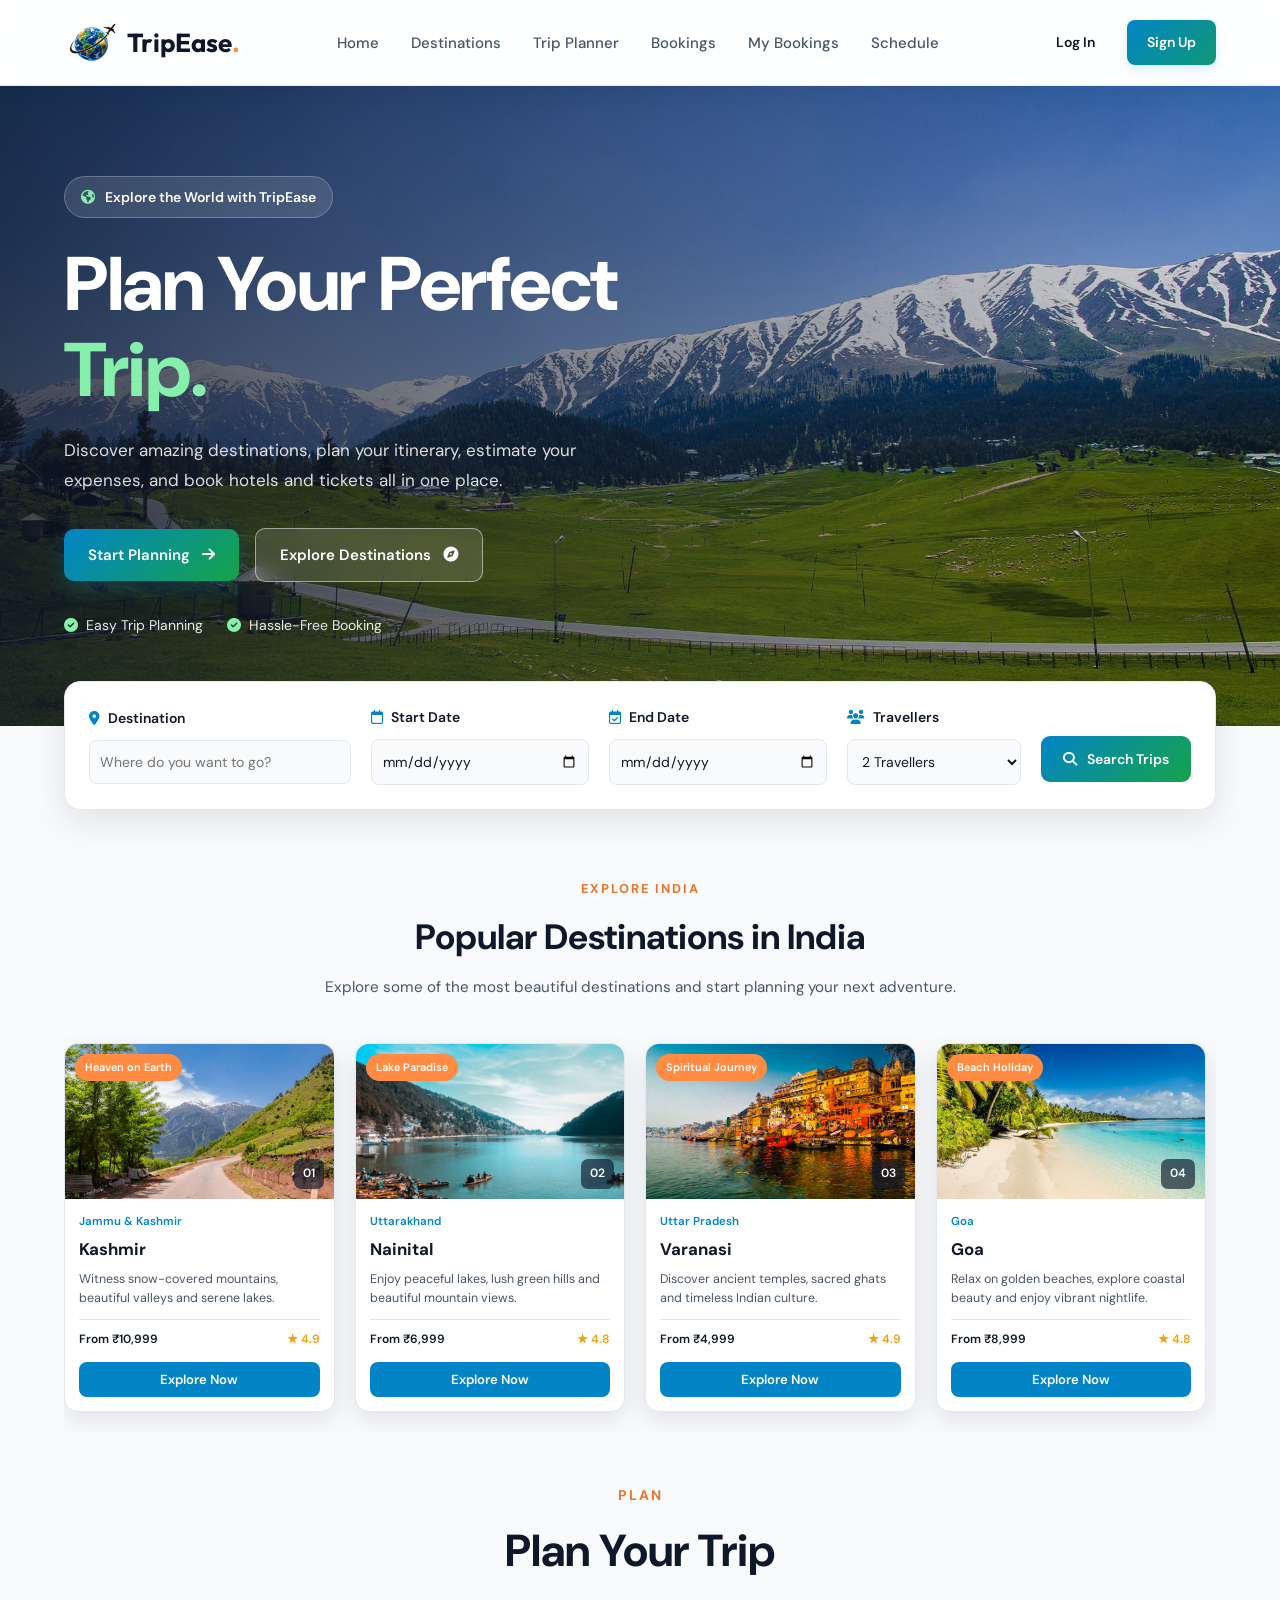
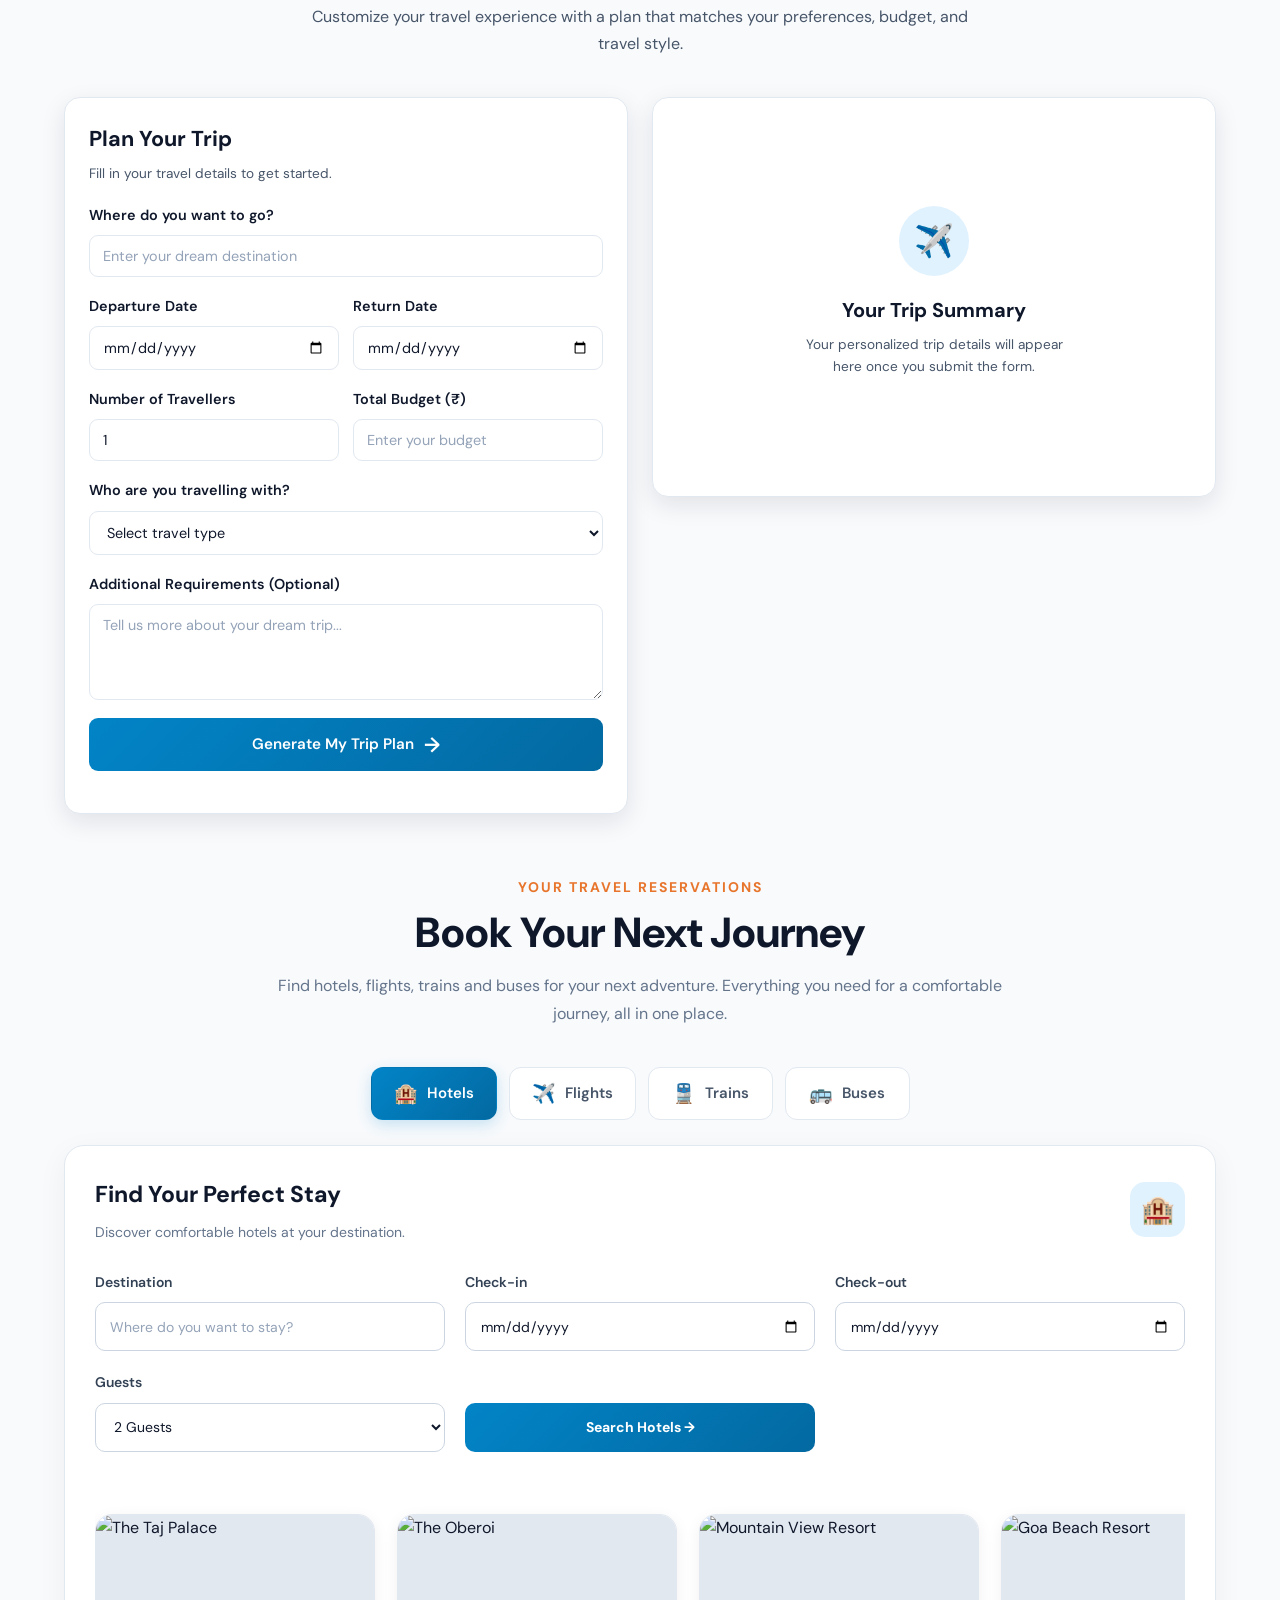
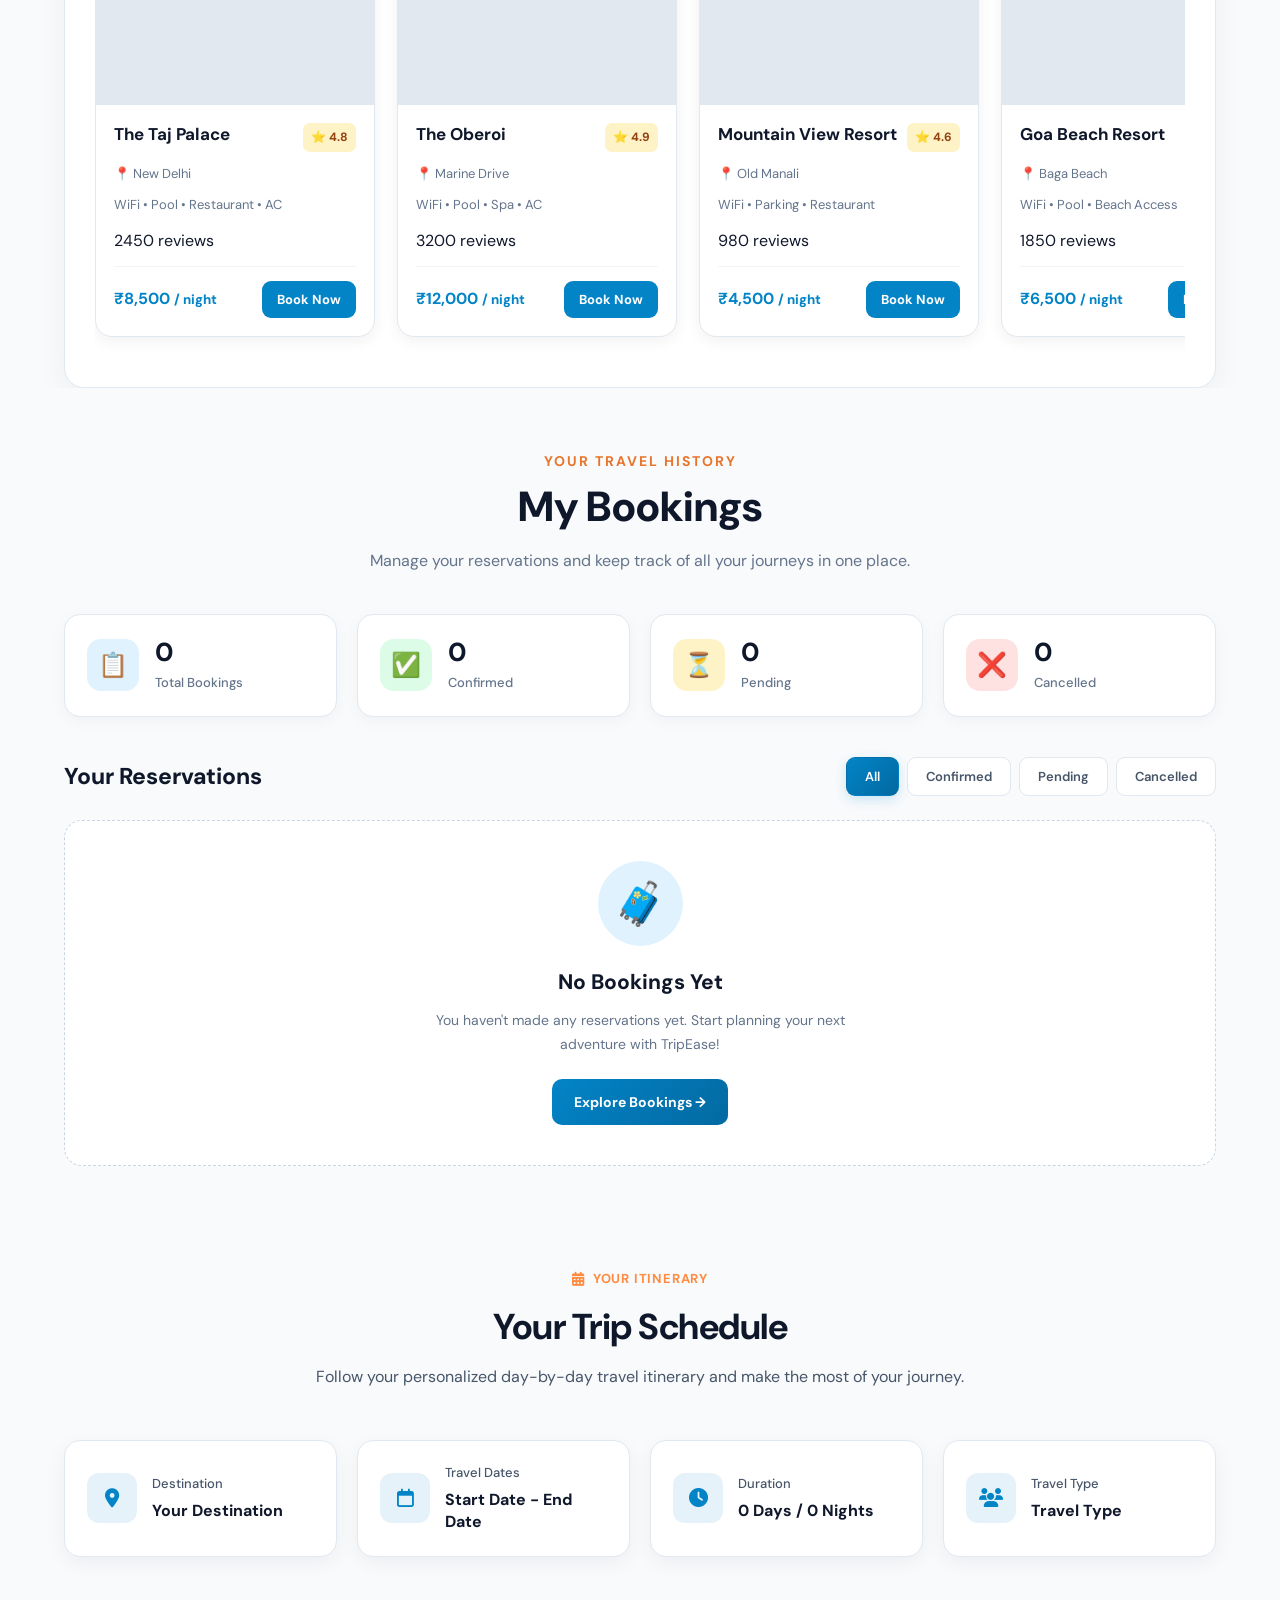
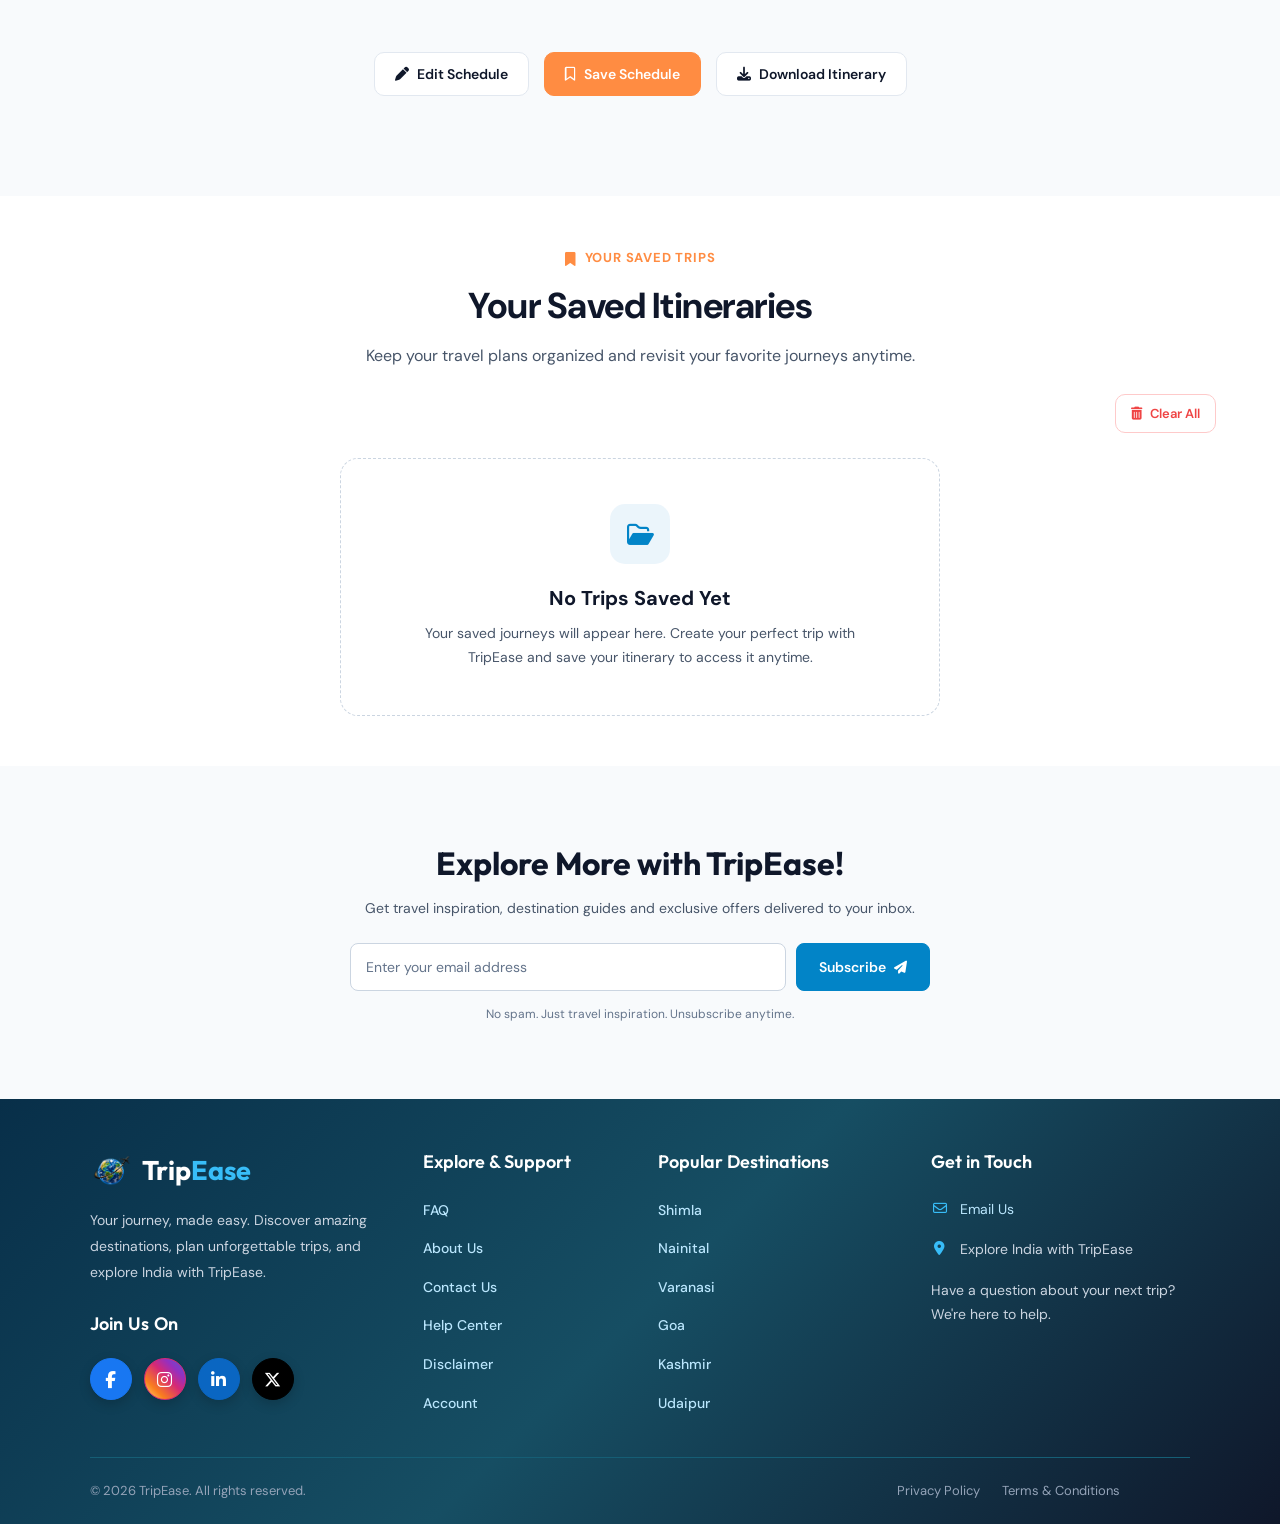
==== commit 8dde35bb: "feat: add FAQ page with Tailwind CSS" ====
--- a/index.html
+++ b/index.html
@@ -3,7 +3,7 @@
   <head>
     <meta charset="UTF-8" />
     <meta name="viewport" content="width=device-width, initial-scale=1.0" />
-    <title>TripEase</title>
+    <title>TripEase: Explore World with TipEase</title>
 
     <meta
       name="description"
@@ -40,7 +40,6 @@
           <li><a href="#bookings">Bookings</a></li>
           <li><a href="#my-bookings">My Bookings</a></li>
           <li><a href="#schedule">Schedule</a></li>
-          <li><a href="#footer">About Us</a></li>
         </ul>
 
         <!-- Auth Buttons -->
@@ -1522,22 +1521,12 @@
           <h3>Explore &amp; Support</h3>
 
           <ul class="footer-links">
-            <li><a href="#about" data-page="about">About Us</a></li>
-            <li><a href="#contact" data-page="contact">Contact Us</a></li>
-            <li>
-              <a href="#help-center" data-page="help-center">Help Center</a>
-            </li>
-            <li>
-              <a href="#privacy-policy" data-page="privacy-policy">
-                Privacy Policy
-              </a>
-            </li>
-            <li>
-              <a href="#terms-and-conditions" data-page="terms">
-                Terms &amp; Conditions
-              </a>
-            </li>
-            <li><a href="#account" data-page="account">Account</a></li>
+            <li><a href="pages/faq.html" data-page="faq">FAQ</a></li>
+            <li><a href="pages/about.html" data-page="about">About Us</a></li>
+            <li><a href="pages/contact.html" data-page="contact">Contact Us</a></li>
+            <li><a href="pages/help.html" data-page="help-center">Help Center</a></li>
+            <li><a href="pages/disclaimer.html" data-page="privacy-policy">Disclaimer</a></li>
+            <li><a href="pages/account.html" data-page="account">Account</a></li>
           </ul>
         </div>
 
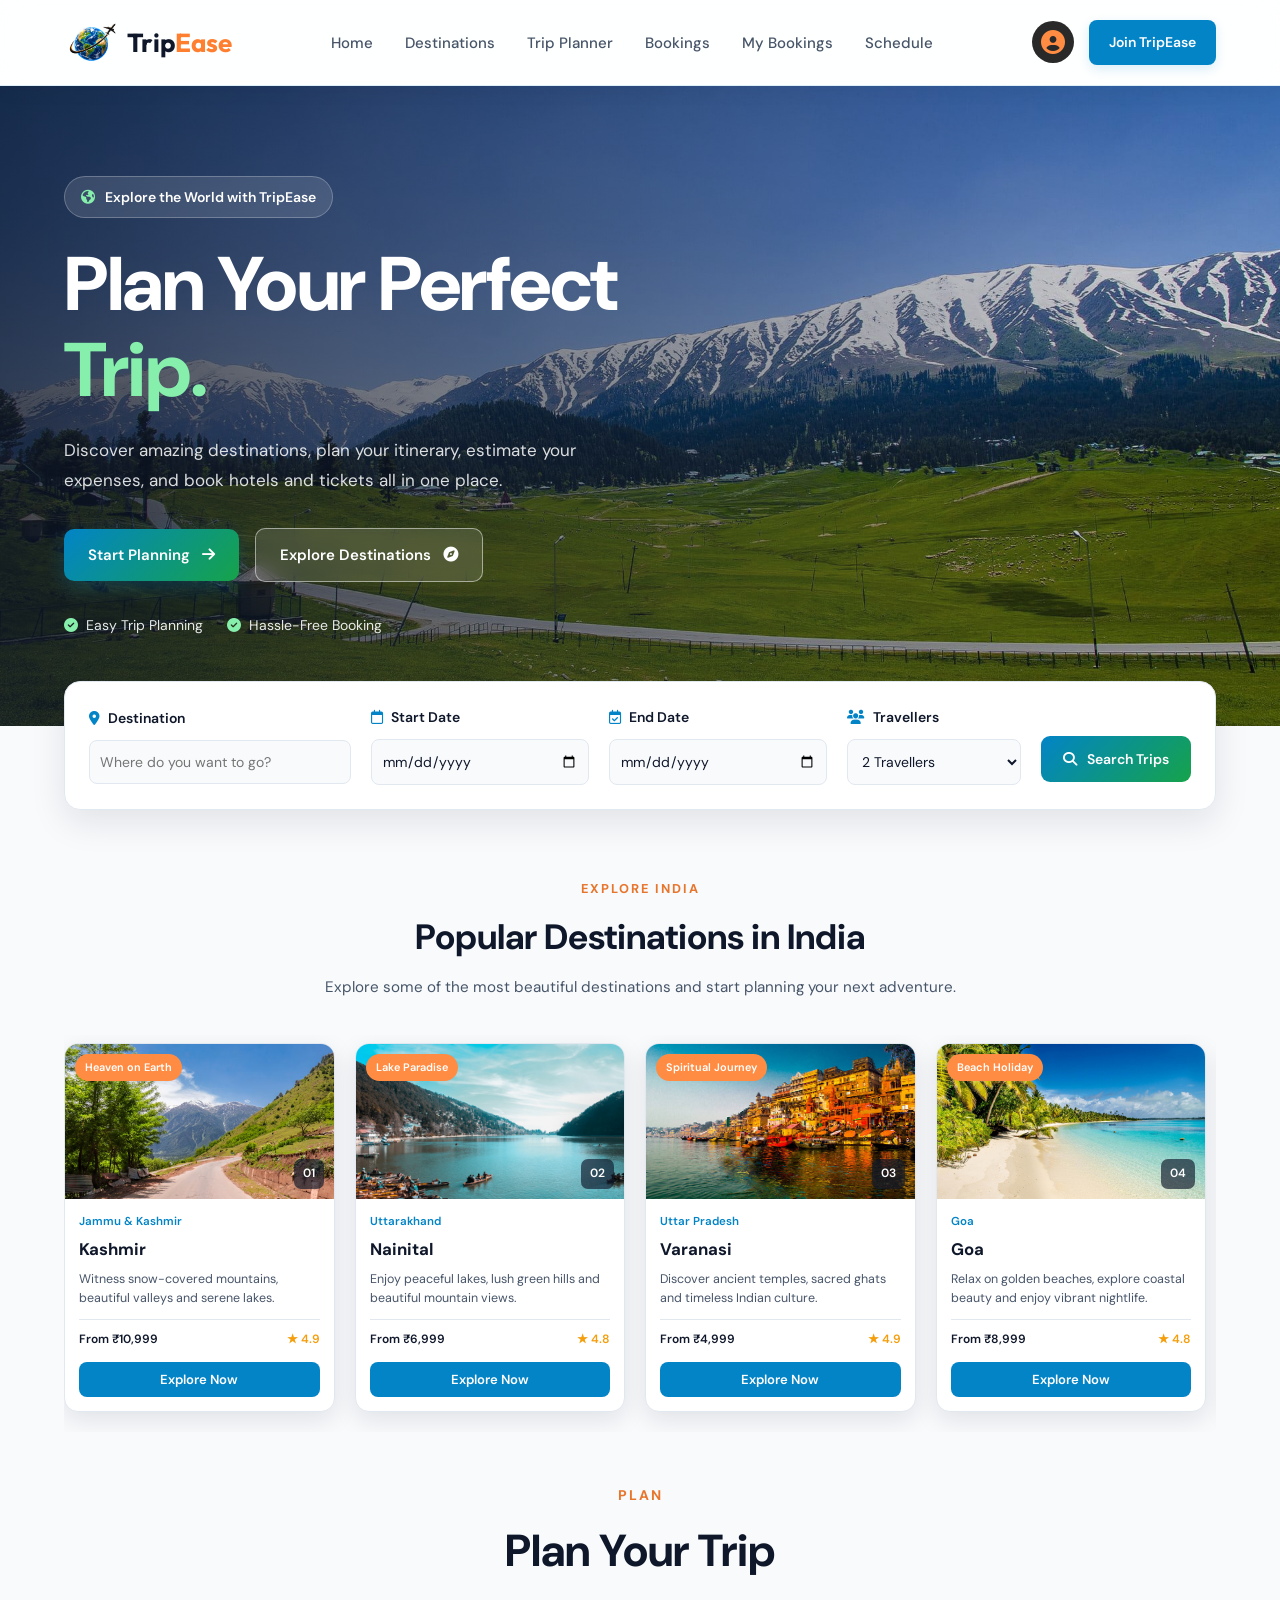
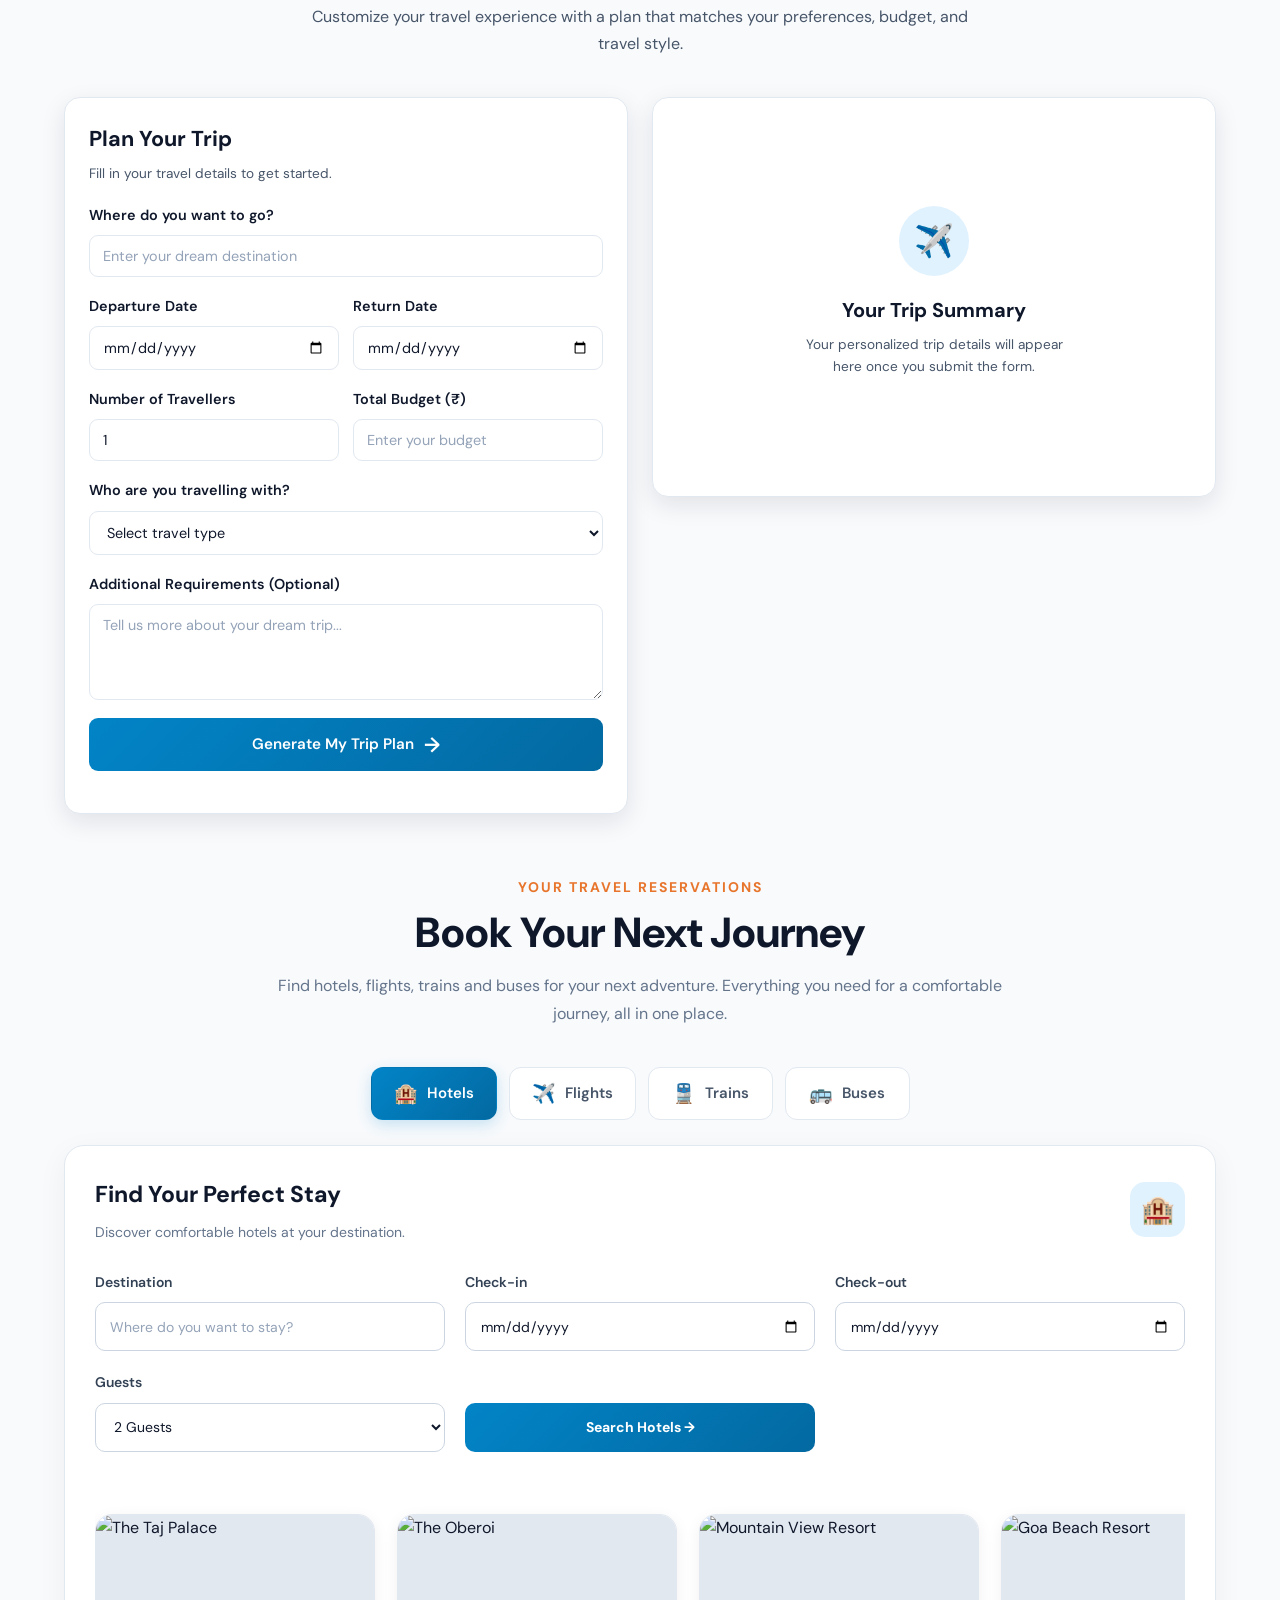
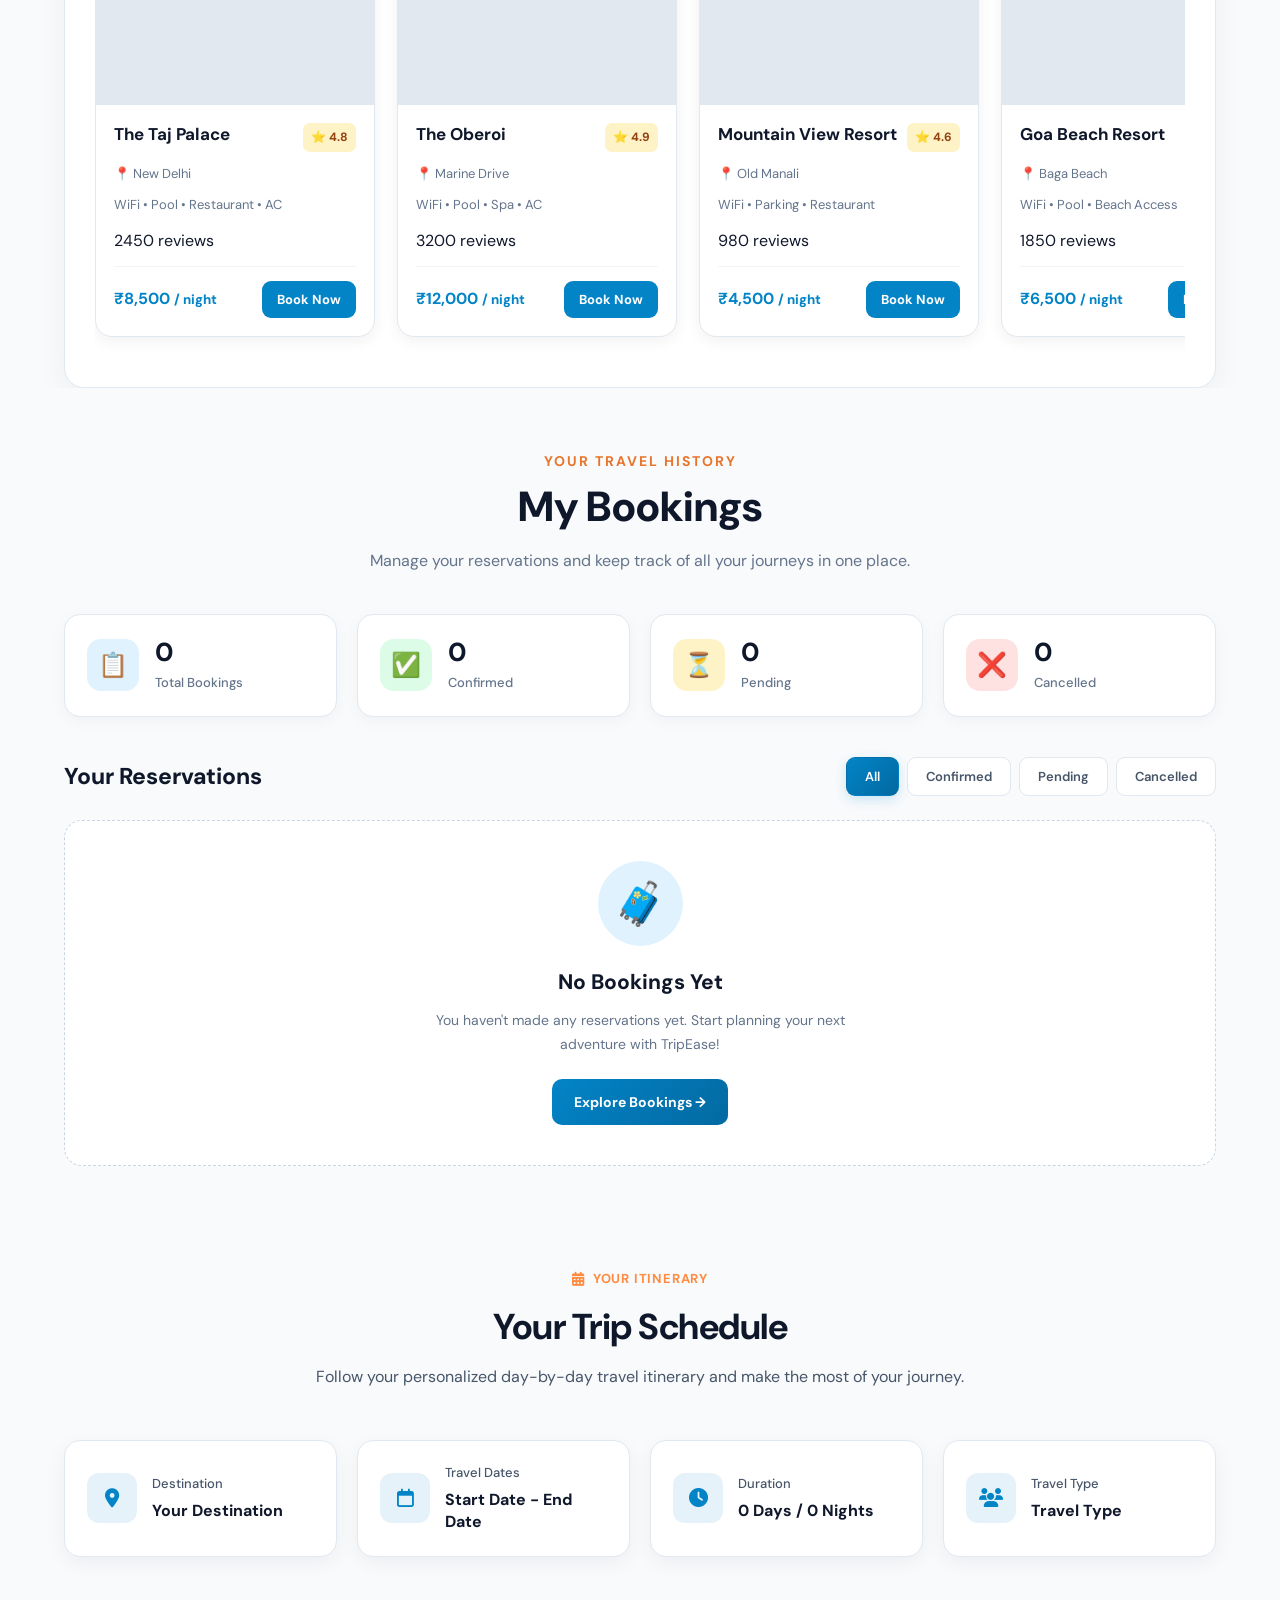
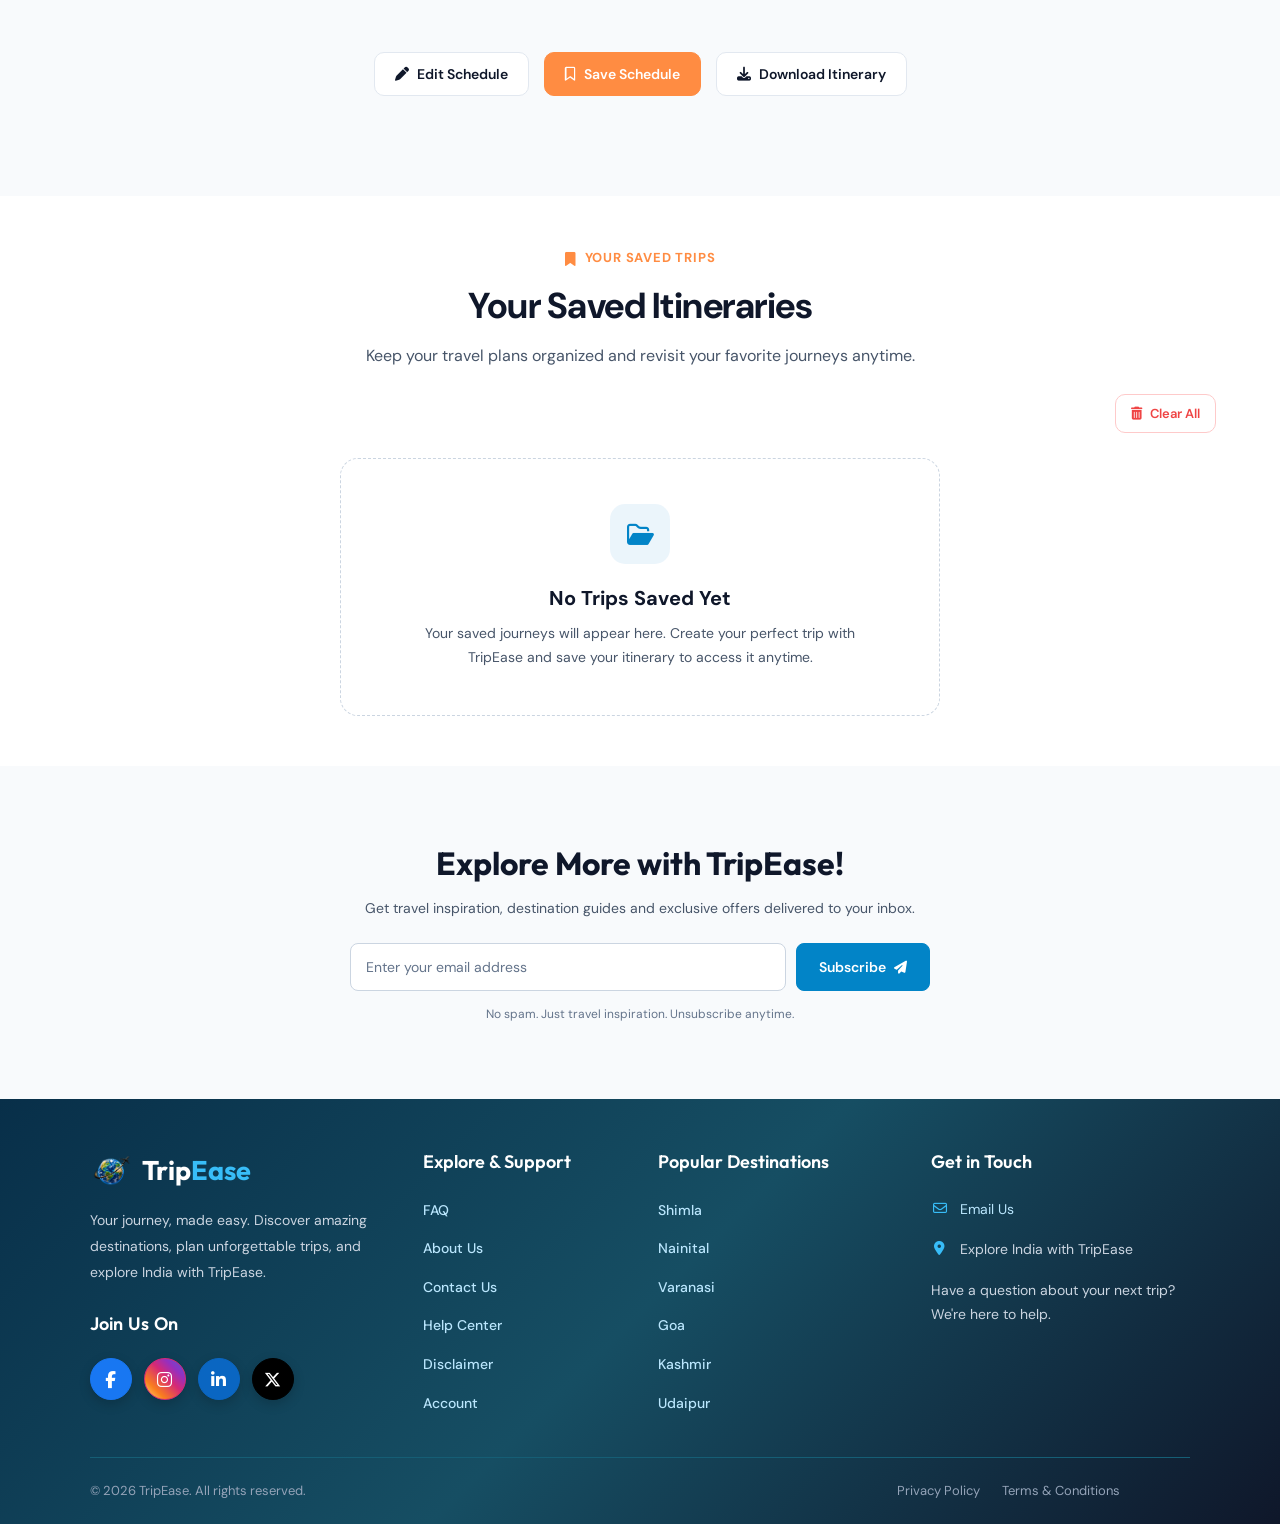
==== commit a9533a5e: "feat: add complete login page" ====
--- a/index.html
+++ b/index.html
@@ -29,7 +29,7 @@
         <!-- Logo -->
         <a href="#" class="logo">
           <img src="assets/images/tripease-logo.png" alt="TripEase Logo" />
-          <span>TripEase</span>
+          <span class="trip">Trip<span class="ease">Ease</span></span>
         </a>
 
         <!-- Navigation Links -->
@@ -44,8 +44,33 @@
 
         <!-- Auth Buttons -->
         <div class="nav-actions">
-          <a href="#login" class="login-btn" id="navLoginBtn">Log In</a>
-          <a href="#signup" class="signup-btn">Sign Up</a>
+          <div class="profile-menu">
+            <button class="profile-btn" aria-label="My Profile">
+              <i class="fa-solid fa-circle-user icon"></i>
+            </button>
+
+            <!-- Profile Dropdown -->
+            <div class="profile-dropdown">
+              <a href="pages/">
+                <i class="fa-solid fa-right-to-bracket"></i>
+                <span>Login</span>
+              </a>
+
+              <a href="pages/account-page.html#signup">
+                <i class="fa-solid fa-user-plus"></i>
+                <span>Sign Up</span>
+              </a>
+
+              <a href="pages/help-center.html">
+                <i class="fa-solid fa-circle-question"></i>
+                <span>Help Center</span>
+              </a>
+            </div>
+          </div>
+
+          <a href="pages/account-page.html" class="join-tripease">
+            Join TripEase
+          </a>
         </div>
 
         <!-- Mobile Menu Button -->
@@ -1522,11 +1547,23 @@
 
           <ul class="footer-links">
             <li><a href="pages/faq.html" data-page="faq">FAQ</a></li>
-            <li><a href="pages/about.html" data-page="about">About Us</a></li>
-            <li><a href="pages/contact.html" data-page="contact">Contact Us</a></li>
-            <li><a href="pages/help.html" data-page="help-center">Help Center</a></li>
-            <li><a href="pages/disclaimer.html" data-page="privacy-policy">Disclaimer</a></li>
-            <li><a href="pages/account.html" data-page="account">Account</a></li>
+            <li><a href="pages/aboutUs.html" data-page="about">About Us</a></li>
+            <li>
+              <a href="pages/contact.html" data-page="contact">Contact Us</a>
+            </li>
+            <li>
+              <a href="pages/help-center.html" data-page="help-center"
+                >Help Center</a
+              >
+            </li>
+            <li>
+              <a href="pages/disclaimer.html" data-page="privacy-policy"
+                >Disclaimer</a
+              >
+            </li>
+            <li>
+              <a href="pages/account-page.html" data-page="account">Account</a>
+            </li>
           </ul>
         </div>
 
--- a/css/style.css
+++ b/css/style.css
@@ -109,16 +109,15 @@
     object-fit: contain;
 }
 
-.logo span {
+.logo .trip {
     font-family: 'Outfit', sans-serif;
     font-size: 26px;
     font-weight: 700;
     color: var(--text-color);
 }
 
-.logo span::after {
-    content: ".";
-    color: var(--secondary-color);
+.logo .ease{
+    color: rgb(255, 127, 48);
 }
 
 /* Navigation */
@@ -163,11 +162,98 @@
 .nav-actions {
     display: flex;
     align-items: center;
-    gap: 12px;
-}
-
-.login-btn,
-.signup-btn {
+    gap: 15px;
+}
+
+.nav-actions .profile-btn {
+  width: 42px;
+  height: 42px;
+  border: none;
+  border-radius: 50%;
+  background-color: #292929;
+  color: var(--secondary-color);
+  font-size: 26px;
+  cursor: pointer;
+  display: flex;
+  align-items: center;
+  justify-content: center;
+  transition: all 0.3s ease;
+}
+
+.profile-btn:hover {
+  background-color: #e0f2fe;
+  color: #0369a1;
+  transform: scale(1.08);
+  box-shadow: 0 4px 15px rgba(53, 168, 226, 0.8);
+}
+
+.profile-btn .icon {
+  font-size: 22px;
+  line-height: 1;
+  margin: 0;
+  padding: 0;
+  display: block;
+  transition: transform 0.3s ease;
+}
+
+.profile-btn:hover .icon {
+  transform: scale(1.15);
+}
+
+.profile-menu {
+  position: relative;
+}
+
+.profile-dropdown {
+  position: absolute;
+  left: calc(100% + 20px);
+  right: 0;
+  width: 180px;
+  padding: 8px;
+  background: #fff;
+  border-radius: 10px;
+  box-shadow: 0 4px 15px rgba(0, 0, 0, 0.15);
+  border: 1px solid #e2e8f0;
+  z-index: 1000;
+
+  opacity: 0;
+  visibility: hidden;
+  transform: translateY(8px);
+  transition: 0.25s ease;
+}
+
+/* Hover on Profile Button */
+.profile-menu:hover .profile-dropdown,
+.profile-menu:focus-within .profile-dropdown {
+  opacity: 1;
+  visibility: visible;
+  transform: translateX(0);
+}
+
+/* Dropdown Links */
+.profile-dropdown a {
+  display: flex;
+  align-items: center;
+  gap: 12px;
+  padding: 11px;
+  text-decoration: none;
+  color: #292929;
+  font-size: 14px;
+  border-radius: 7px;
+  transition: 0.2s ease;
+}
+
+.profile-dropdown a i {
+  color: #0369a1;
+  font-size: 16px;
+}
+
+.profile-dropdown a:hover {
+  background-color: #e0f2fe;
+  color: #0369a1;
+}
+
+.join-tripease {
     display: inline-flex;
     align-items: center;
     justify-content: center;
@@ -179,25 +265,17 @@
     transition: var(--transition);
 }
 
-.login-btn {
-    color: var(--text-color);
-}
-
-.login-btn:hover {
-    color: var(--primary-color);
-}
-
-.signup-btn {
+.join-tripease {
     color: var(--white);
-    background: var(--gradient-primary);
+    background: var(--primary-color);
     background-size: 150% 150%;
     box-shadow: 0 4px 12px rgba(2, 132, 199, 0.15);
 }
 
-.signup-btn:hover {
+.join-tripease:hover {
     background-position: 100% 50%;
     transform: translateY(-2px);
-    box-shadow: 0 6px 16px rgba(2, 132, 199, 0.25);
+    box-shadow: 0 6px 16px rgba(32, 190, 238, 0.50);
 }
 
 /* Mobile Menu Toggle */
--- a/css/responsive.css
+++ b/css/responsive.css
@@ -2664,3 +2664,61 @@
     padding-bottom: 75px;
   }
 }
+
+.profile-btn {
+  width: 42px;
+  height: 42px;
+  min-width: 42px;
+  padding: 0;
+  border: none;
+  border-radius: 50%;
+  background-color: #292929;
+  color: var(--secondary-color);
+  cursor: pointer;
+
+  display: inline-grid;
+  place-items: center;
+
+  flex-shrink: 0;
+  transition: 0.3s ease;
+}
+
+.profile-btn .icon {
+  display: block;
+  font-size: 24px;
+  line-height: 1;
+  margin: 0;
+  padding: 0;
+  transition: transform 0.3s ease;
+}
+
+/* Hover Effect */
+.profile-btn:hover .icon {
+  transform: scale(1.15);
+}
+
+/* Tablet */
+@media (max-width: 768px) {
+  .profile-btn {
+    width: 40px;
+    height: 40px;
+    min-width: 40px;
+  }
+
+  .profile-btn .icon {
+    font-size: 23px;
+  }
+}
+
+/* Mobile */
+@media (max-width: 480px) {
+  .profile-btn {
+    width: 38px;
+    height: 38px;
+    min-width: 38px;
+  }
+
+  .profile-btn .icon {
+    font-size: 22px;
+  }
+}
